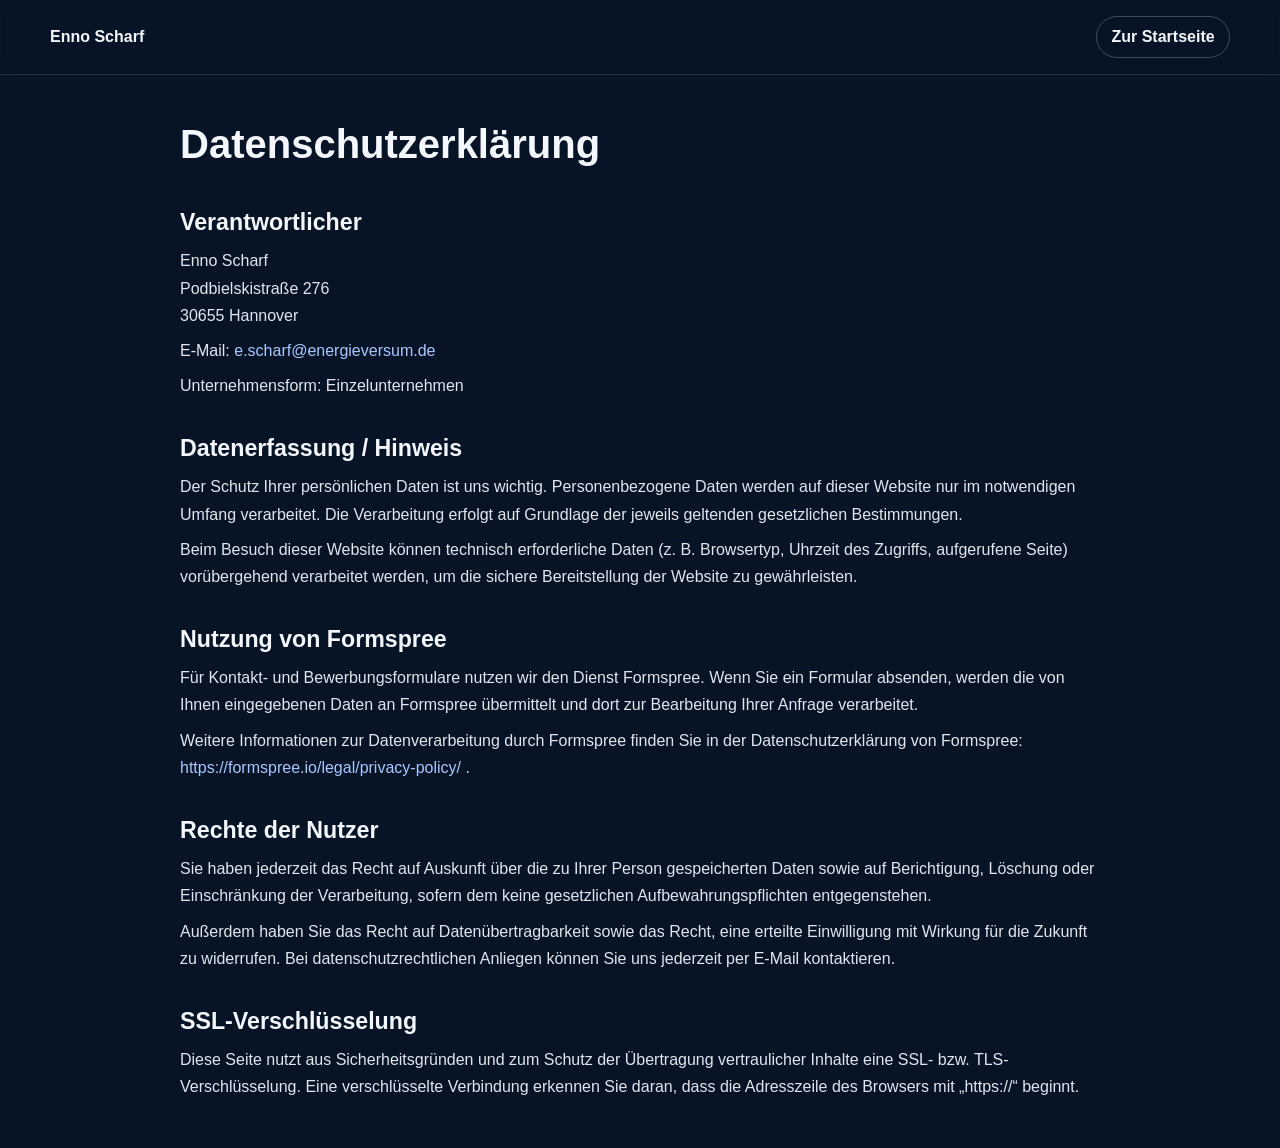
==== datenschutz.html @ aa44514f "Add files via upload" ====
<!DOCTYPE html>
<html lang="de">
<head>
  <meta charset="UTF-8">
  <meta name="viewport" content="width=device-width, initial-scale=1.0">
  <meta name="description" content="Datenschutzerklärung von Enno Scharf.">
  <title>Datenschutz | Enno Scharf</title>
  <link rel="stylesheet" href="style.css">
  <style>
    :root { color-scheme: dark; }
    body {
      margin: 0;
      background: #071426;
      color: #f4f7ff;
    }
    .legal-page {
      min-height: 100vh;
      display: flex;
      flex-direction: column;
    }
    .legal-header {
      border-bottom: 1px solid rgba(255, 255, 255, 0.12);
      background: rgba(7, 20, 38, 0.9);
      backdrop-filter: blur(8px);
    }
    .legal-header__inner {
      display: flex;
      align-items: center;
      justify-content: space-between;
      gap: 1rem;
      padding: 1rem 0;
    }
    .legal-back {
      color: #f4f7ff;
      text-decoration: none;
      border: 1px solid rgba(255, 255, 255, 0.24);
      border-radius: 999px;
      padding: 0.5rem 0.9rem;
      font-weight: 600;
    }
    .legal-main {
      width: min(920px, 92vw);
      margin: 0 auto;
      padding: 2.5rem 0 3rem;
    }
    .legal-main h1 {
      margin-top: 0;
      font-size: clamp(1.8rem, 5vw, 2.5rem);
    }
    .legal-main h2 {
      margin-top: 2rem;
      font-size: clamp(1.15rem, 3.6vw, 1.45rem);
    }
    .legal-main p {
      line-height: 1.7;
      margin: 0.5rem 0 0;
      color: rgba(244, 247, 255, 0.92);
    }
    .legal-main a {
      color: #a9c7ff;
    }
  </style>
</head>
<body>
  <div class="legal-page">
    <header class="legal-header">
      <div class="container legal-header__inner">
        <strong>Enno Scharf</strong>
        <a class="legal-back" href="index.html" aria-label="Zur Startseite">
          Zur Startseite
        </a>
      </div>
    </header>

    <main class="legal-main">
      <h1>Datenschutzerklärung</h1>

      <section aria-labelledby="verantwortlicher">
        <h2 id="verantwortlicher">Verantwortlicher</h2>
        <p>Enno Scharf<br>Podbielskistraße 276<br>30655 Hannover</p>
        <p>E-Mail: <a href="mailto:e.scharf@energieversum.de">e.scharf@energieversum.de</a></p>
        <p>Unternehmensform: Einzelunternehmen</p>
      </section>

      <section aria-labelledby="datenerfassung">
        <h2 id="datenerfassung">Datenerfassung / Hinweis</h2>
        <p>
          Der Schutz Ihrer persönlichen Daten ist uns wichtig. Personenbezogene Daten werden auf dieser Website nur im notwendigen Umfang
          verarbeitet. Die Verarbeitung erfolgt auf Grundlage der jeweils geltenden gesetzlichen Bestimmungen.
        </p>
        <p>
          Beim Besuch dieser Website können technisch erforderliche Daten (z. B. Browsertyp, Uhrzeit des Zugriffs, aufgerufene Seite)
          vorübergehend verarbeitet werden, um die sichere Bereitstellung der Website zu gewährleisten.
        </p>
      </section>

      <section aria-labelledby="formspree">
        <h2 id="formspree">Nutzung von Formspree</h2>
        <p>
          Für Kontakt- und Bewerbungsformulare nutzen wir den Dienst Formspree. Wenn Sie ein Formular absenden, werden die von Ihnen
          eingegebenen Daten an Formspree übermittelt und dort zur Bearbeitung Ihrer Anfrage verarbeitet.
        </p>
        <p>
          Weitere Informationen zur Datenverarbeitung durch Formspree finden Sie in der Datenschutzerklärung von Formspree:
          <a href="https://formspree.io/legal/privacy-policy/" target="_blank" rel="noopener noreferrer">
            https://formspree.io/legal/privacy-policy/
          </a>.
        </p>
      </section>

      <section aria-labelledby="rechte">
        <h2 id="rechte">Rechte der Nutzer</h2>
        <p>
          Sie haben jederzeit das Recht auf Auskunft über die zu Ihrer Person gespeicherten Daten sowie auf Berichtigung, Löschung
          oder Einschränkung der Verarbeitung, sofern dem keine gesetzlichen Aufbewahrungspflichten entgegenstehen.
        </p>
        <p>
          Außerdem haben Sie das Recht auf Datenübertragbarkeit sowie das Recht, eine erteilte Einwilligung mit Wirkung für die Zukunft
          zu widerrufen. Bei datenschutzrechtlichen Anliegen können Sie uns jederzeit per E-Mail kontaktieren.
        </p>
      </section>

      <section aria-labelledby="ssl">
        <h2 id="ssl">SSL-Verschlüsselung</h2>
        <p>
          Diese Seite nutzt aus Sicherheitsgründen und zum Schutz der Übertragung vertraulicher Inhalte eine SSL- bzw. TLS-Verschlüsselung.
          Eine verschlüsselte Verbindung erkennen Sie daran, dass die Adresszeile des Browsers mit „https://“ beginnt.
        </p>
      </section>
    </main>
  </div>
</body>
</html>
---- style.css ----
/* ============================================
   Enno Scharf – PV recruiting (premium LP)
   ============================================ */

:root {
  --navy-950: #020617;
  --navy-900: #071525;
  --navy-800: #0c2342;
  --navy-700: #12325c;
  --navy-600: #1a4480;
  --accent: #3b82f6;
  --accent-bright: #60a5fa;
  --accent-glow: rgba(59, 130, 246, 0.45);
  --white: #ffffff;
  --gray-50: #f8fafc;
  --gray-100: #f1f5f9;
  --gray-200: #e2e8f0;
  --gray-400: #94a3b8;
  --gray-500: #5c6b7d;
  --gray-600: #3d4d60;

  /* System UI stack (Apple-like; no bundled font files) */
  --font-sans: -apple-system, BlinkMacSystemFont, "SF Pro Text", "SF Pro Display", "Segoe UI", Roboto, "Helvetica Neue", Helvetica, Arial, sans-serif;

  --nav-height: 76px;
  --container: min(1180px, calc(100% - 2rem));
  --section-y: clamp(5.25rem, 12vw, 10.25rem);
  --ease: cubic-bezier(0.16, 1, 0.3, 1);
  --spring: cubic-bezier(0.34, 1.56, 0.64, 1);
  --dur-fast: 0.22s;
  --dur-md: 0.35s;
}

*, *::before, *::after { box-sizing: border-box; margin: 0; padding: 0; }

html {
  scroll-behavior: smooth;
  scroll-padding-top: var(--nav-height);
  -webkit-font-smoothing: antialiased;
}

body {
  font-family: var(--font-sans);
  font-size: 1rem;
  font-weight: 400;
  line-height: 1.47;
  color: var(--gray-600);
  background: var(--white);
  overflow-x: hidden;
}

img { max-width: 100%; height: auto; display: block; }
a { color: inherit; text-decoration: none; }
ul { list-style: none; }
button { font-family: inherit; cursor: pointer; border: none; background: none; }

.container { width: var(--container); margin-inline: auto; }

/* Logo fallback (prevents "broken image" boxes) */
.logo-text {
  display: inline-flex;
  align-items: center;
  font-weight: 700;
  letter-spacing: -0.02em;
  color: var(--navy-900);
}

.nav__logo img + .logo-text,
.footer__logo img + .logo-text { display: none; }

.footer .logo-text { color: rgba(255, 255, 255, 0.85); }

/* Grain overlay */
.grain {
  position: fixed;
  inset: 0;
  z-index: 9998;
  pointer-events: none;
  opacity: 0.035;
  background-image: url("data:image/svg+xml,%3Csvg viewBox='0 0 256 256' xmlns='http://www.w3.org/2000/svg'%3E%3Cfilter id='n'%3E%3CfeTurbulence type='fractalNoise' baseFrequency='0.85' numOctaves='4' stitchTiles='stitch'/%3E%3C/filter%3E%3Crect width='100%25' height='100%25' filter='url(%23n)'/%3E%3C/svg%3E");
}

/* Typography */
.section__eyebrow {
  display: inline-block;
  font-size: 0.7rem;
  font-weight: 600;
  letter-spacing: 0.16em;
  text-transform: uppercase;
  color: var(--accent);
  margin-bottom: 1rem;
}

.section__eyebrow--light { color: var(--accent-bright); }

.section__title {
  font-family: var(--font-sans);
  font-size: clamp(2.125rem, 4.75vw, 3.5rem);
  font-weight: 600;
  letter-spacing: -0.022em;
  line-height: 1.07;
  color: var(--navy-900);
  margin-bottom: 1.35rem;
}

.section__title--editorial { font-size: clamp(2.5rem, 5.5vw, 4rem); }
.section__title--light { color: var(--white); }

.text-gradient {
  background: linear-gradient(135deg, var(--navy-800) 0%, var(--accent) 100%);
  -webkit-background-clip: text;
  -webkit-text-fill-color: transparent;
  background-clip: text;
}

.text-gradient-light {
  background: linear-gradient(135deg, var(--white) 0%, var(--accent-bright) 100%);
  -webkit-background-clip: text;
  -webkit-text-fill-color: transparent;
  background-clip: text;
}

/* Buttons */
.btn {
  display: inline-flex;
  align-items: center;
  justify-content: center;
  font-size: 0.9375rem;
  font-weight: 600;
  padding: 0.875rem 1.75rem;
  border-radius: 100px;
  transition:
    transform var(--dur-md) var(--ease),
    box-shadow var(--dur-md) var(--ease),
    background var(--dur-md) var(--ease),
    color var(--dur-md) var(--ease),
    border-color var(--dur-md) var(--ease),
    filter var(--dur-md) var(--ease);
  white-space: nowrap;
}

.btn--sm { padding: 0.55rem 1.25rem; font-size: 0.8125rem; }
.btn--lg { padding: 1.05rem 2.25rem; font-size: 1rem; }
.btn--full { width: 100%; }

.btn--primary {
  background: var(--white);
  color: var(--navy-900);
  box-shadow: 0 4px 24px rgba(0, 0, 0, 0.15);
}

.btn--primary:hover {
  transform: translateY(-3px);
  box-shadow: 0 12px 40px rgba(0, 0, 0, 0.2);
  filter: brightness(1.03);
}

@media (hover: hover) and (pointer: fine) {
  .btn:active {
    transform: translateY(-1px) scale(0.99);
    transition-duration: var(--dur-fast);
  }
}

.btn--glow {
  box-shadow: 0 0 0 0 var(--accent-glow), 0 8px 32px rgba(59, 130, 246, 0.35);
  animation: btnPulse 3s ease-in-out infinite;
}

@keyframes btnPulse {
  0%, 100% { box-shadow: 0 0 0 0 rgba(59, 130, 246, 0.3), 0 8px 32px rgba(59, 130, 246, 0.25); }
  50% { box-shadow: 0 0 0 8px rgba(59, 130, 246, 0), 0 8px 40px rgba(59, 130, 246, 0.4); }
}

.btn--ghost {
  background: rgba(255, 255, 255, 0.06);
  color: var(--white);
  border: 1px solid rgba(255, 255, 255, 0.18);
  backdrop-filter: blur(12px);
}

.btn--ghost:hover {
  background: rgba(255, 255, 255, 0.12);
  border-color: rgba(255, 255, 255, 0.28);
  transform: translateY(-3px);
}

.btn--dark {
  background: var(--navy-900);
  color: var(--white);
}

.btn--dark:hover {
  background: var(--navy-800);
  transform: translateY(-3px);
  box-shadow: 0 10px 28px rgba(2, 6, 23, 0.18);
}

/* Nav */
.nav {
  position: fixed;
  inset: 0 0 auto 0;
  z-index: 1000;
  height: var(--nav-height);
  transition: background 0.4s var(--ease), box-shadow 0.4s var(--ease);
}

.nav--scrolled {
  background: rgba(7, 21, 37, 0.88);
  backdrop-filter: blur(24px);
  -webkit-backdrop-filter: blur(24px);
  box-shadow: 0 1px 0 rgba(255, 255, 255, 0.05);
}

.nav__inner {
  display: flex;
  align-items: center;
  justify-content: space-between;
  height: 100%;
  width: var(--container);
  margin-inline: auto;
}

.nav__logo img { height: 34px; width: auto; filter: brightness(0) invert(1); }

.nav__links { display: flex; gap: 2.25rem; }

.nav__links a {
  font-size: 0.8125rem;
  font-weight: 500;
  color: rgba(255, 255, 255, 0.65);
  transition: color var(--dur-md) var(--ease);
  position: relative;
}

.nav__links a:hover { color: var(--white); }

@media (hover: hover) and (pointer: fine) {
  .nav__links a::after {
    content: '';
    position: absolute;
    left: 0;
    bottom: -0.35rem;
    width: 100%;
    height: 1px;
    background: linear-gradient(90deg, transparent, rgba(255, 255, 255, 0.55), transparent);
    transform: scaleX(0);
    transform-origin: center;
    transition: transform var(--dur-md) var(--ease), opacity var(--dur-md) var(--ease);
    opacity: 0;
    pointer-events: none;
  }

  .nav__links a:hover::after,
  .nav__links a:focus-visible::after {
    transform: scaleX(1);
    opacity: 1;
  }
}

.nav__logo {
  transition: opacity var(--dur-md) var(--ease), transform var(--dur-md) var(--ease);
}

@media (hover: hover) and (pointer: fine) {
  .nav__logo:hover {
    opacity: 0.92;
    transform: translateY(-1px);
  }
}

.nav__toggle {
  display: none;
  flex-direction: column;
  gap: 6px;
  width: 28px;
}

.nav__toggle span {
  display: block;
  height: 2px;
  background: var(--white);
  border-radius: 2px;
  transition: transform 0.3s var(--ease), opacity 0.3s;
}

.nav__toggle.is-active span:first-child { transform: translateY(4px) rotate(45deg); }
.nav__toggle.is-active span:last-child { transform: translateY(-4px) rotate(-45deg); }

.nav__mobile {
  display: none;
  position: fixed;
  inset: var(--nav-height) 0 0 0;
  background: var(--navy-900);
  flex-direction: column;
  align-items: center;
  justify-content: center;
  gap: 1.75rem;
  opacity: 0;
  visibility: hidden;
  transition: opacity 0.3s, visibility 0.3s;
}

.nav__mobile.is-open { opacity: 1; visibility: visible; }
.nav__mobile a { font-size: 1.35rem; font-weight: 600; color: var(--white); }

/* Hero */
.hero {
  position: relative;
  min-height: 100vh;
  min-height: 100svh;
  min-height: 100dvh;
  display: flex;
  align-items: center;
  overflow: hidden;
}

.hero__bg {
  position: absolute;
  inset: 0;
  background: var(--navy-950);
}

.hero__img {
  position: absolute;
  inset: 0;
  width: 100%;
  height: 100%;
  object-fit: cover;
  object-position: center center;
  transform-origin: center center;
}

.hero__mesh {
  position: absolute;
  inset: 0;
  pointer-events: none;
  background:
    radial-gradient(ellipse 85% 65% at 15% 85%, rgba(59, 130, 246, 0.22) 0%, transparent 55%),
    radial-gradient(ellipse 70% 55% at 90% 15%, rgba(34, 197, 94, 0.1) 0%, transparent 48%);
  mix-blend-mode: soft-light;
  opacity: 0.65;
}

.hero__mesh::before {
  content: "";
  position: absolute;
  inset: 0;
  background-image:
    linear-gradient(rgba(255, 255, 255, 0.02) 1px, transparent 1px),
    linear-gradient(90deg, rgba(255, 255, 255, 0.02) 1px, transparent 1px);
  background-size: 52px 52px;
  mask-image: radial-gradient(ellipse 90% 80% at 50% 40%, #000 15%, transparent 72%);
  opacity: 0.5;
}

.hero__overlay {
  position: absolute;
  inset: 0;
  background:
    linear-gradient(
      180deg,
      rgba(2, 6, 23, 0.78) 0%,
      rgba(7, 21, 37, 0.42) 38%,
      rgba(2, 6, 23, 0.55) 62%,
      rgba(12, 35, 66, 0.88) 100%
    ),
    radial-gradient(ellipse 120% 90% at 50% 35%, rgba(2, 6, 23, 0.35) 0%, rgba(2, 6, 23, 0.72) 72%);
  pointer-events: none;
}

/* Sharpen-ish live layer — only populated when motion is allowed (see media query below) */
.hero__overlay::after {
  content: none;
}

.hero__glow {
  position: absolute;
  bottom: -20%;
  left: 50%;
  transform: translateX(-50%);
  width: 80%;
  height: 50%;
  background: radial-gradient(ellipse, rgba(59, 130, 246, 0.25) 0%, transparent 70%);
  pointer-events: none;
}

@media (prefers-reduced-motion: no-preference) {
  .hero__mesh {
    animation: hero-mesh-chroma 20s ease-in-out infinite alternate;
  }

  .hero__mesh::before {
    animation: hero-mesh-grid-drift 22s linear infinite;
  }

  .hero__glow {
    animation: hero-glow-chroma 18s ease-in-out infinite alternate;
  }

  .hero__img {
    animation: hero-img-breathe 24s ease-in-out infinite alternate;
  }

  .hero__overlay::after {
    content: "";
    position: absolute;
    inset: 0;
    pointer-events: none;
    background: transparent;
    -webkit-backdrop-filter: contrast(1.02) saturate(1.04);
    backdrop-filter: contrast(1.02) saturate(1.04);
    animation: hero-overlay-sharp-pulse 16s ease-in-out infinite alternate;
  }
}

/* Skip heavier backdrop / zoom on narrow viewports */
@media (prefers-reduced-motion: no-preference) and (max-width: 640px) {
  .hero__overlay::after {
    content: none;
    animation: none;
    backdrop-filter: none;
    -webkit-backdrop-filter: none;
  }

  .hero__img {
    animation: none;
  }
}

/* Titelbild: auf Phone nicht zuschneiden — vollflächig scharf im Viewport */
@media (max-width: 640px) {
  .hero__img {
    object-fit: contain;
    object-position: center center;
  }
}

@keyframes hero-mesh-chroma {
  0% {
    filter: hue-rotate(-10deg) saturate(1.02);
    opacity: 0.6;
  }
  100% {
    filter: hue-rotate(14deg) saturate(1.1);
    opacity: 0.72;
  }
}

@keyframes hero-mesh-grid-drift {
  0% {
    background-position: 0 0, 0 0;
    opacity: 0.48;
  }
  50% {
    opacity: 0.55;
  }
  100% {
    background-position: 28px 22px, 28px 22px;
    opacity: 0.48;
  }
}

@keyframes hero-glow-chroma {
  0% {
    filter: hue-rotate(-18deg);
    opacity: 0.88;
  }
  100% {
    filter: hue-rotate(22deg);
    opacity: 1;
  }
}

@keyframes hero-img-breathe {
  0% {
    transform: scale(1);
  }
  100% {
    transform: scale(1.028);
  }
}

@keyframes hero-overlay-sharp-pulse {
  0% {
    opacity: 0.65;
    -webkit-backdrop-filter: contrast(1.015) saturate(1.03) brightness(1.01);
    backdrop-filter: contrast(1.015) saturate(1.03) brightness(1.01);
  }
  100% {
    opacity: 0.85;
    -webkit-backdrop-filter: contrast(1.045) saturate(1.07) brightness(1.02);
    backdrop-filter: contrast(1.045) saturate(1.07) brightness(1.02);
  }
}

.hero__content {
  position: relative;
  z-index: 1;
  width: 100%;
  padding: calc(var(--nav-height) + 1rem) 0 1rem;
  text-align: center;
}

.hero__title {
  font-family: var(--font-sans);
  font-size: clamp(1.85rem, 5vw + 0.85rem, 6rem);
  font-weight: 600;
  letter-spacing: -0.028em;
  line-height: 1.04;
  color: var(--white);
  margin-bottom: clamp(0.65rem, 1.5vw + 0.35rem, 1.85rem);
}

.hero__title em {
  font-style: normal;
  background: linear-gradient(135deg, var(--white) 30%, var(--accent-bright) 100%);
  -webkit-background-clip: text;
  -webkit-text-fill-color: transparent;
  background-clip: text;
}

.hero__subtitle {
  font-size: clamp(0.8125rem, 1.65vw + 0.42rem, 1.25rem);
  font-weight: 400;
  color: rgba(255, 255, 255, 0.72);
  max-width: 40rem;
  margin-inline: auto;
  margin-bottom: clamp(0.85rem, 2vw + 0.5rem, 2.35rem);
  line-height: 1.34;
}

.hero__subtitle--stack p {
  margin: 0 0 0.5rem;
}

.hero__subtitle--stack p:last-child {
  margin-bottom: 0;
}

.hero__actions {
  display: flex;
  flex-wrap: wrap;
  gap: 0.625rem;
  justify-content: center;
}

.hero__actions .btn {
  min-height: 44px;
}

@media (min-width: 1200px) and (min-height: 800px) {
  .hero__content {
    padding: calc(var(--nav-height) + 2.75rem) 0 3.25rem;
  }

  .hero__subtitle--stack p {
    margin: 0 0 1rem;
  }

  .hero__actions {
    gap: 1rem;
  }
}

@media (max-height: 700px) {
  .hero__content {
    padding: calc(var(--nav-height) + 0.5rem) 0 0.5rem;
  }

  .hero__title {
    font-size: clamp(1.45rem, 3.8vw + 0.65rem, 3.75rem);
    line-height: 1.03;
    margin-bottom: 0.45rem;
  }

  .hero__subtitle {
    font-size: clamp(0.75rem, 1.35vw + 0.38rem, 1.0625rem);
    line-height: 1.3;
    margin-bottom: 0.55rem;
  }

  .hero__subtitle--stack p {
    margin: 0 0 0.3rem;
  }

  .hero__actions {
    gap: 0.5rem;
  }
}

.section--divider {
  position: relative;
}

.section--divider::before {
  content: '';
  position: absolute;
  top: 0;
  left: 50%;
  transform: translateX(-50%);
  width: min(720px, 70%);
  height: 1px;
  background: linear-gradient(90deg, transparent, rgba(26, 68, 128, 0.15), transparent);
  pointer-events: none;
}

.section--soft-top { padding-top: var(--section-y); }

.editorial { padding: var(--section-y) 0; }

.editorial--light { background: var(--white); }

.editorial--dark {
  background: var(--navy-900);
  color: rgba(255, 255, 255, 0.7);
  position: relative;
  overflow: hidden;
}

.editorial--dark::before {
  content: '';
  position: absolute;
  top: 0;
  right: -10%;
  width: 50%;
  height: 100%;
  background: radial-gradient(ellipse at center, rgba(59, 130, 246, 0.12) 0%, transparent 70%);
  pointer-events: none;
}

.editorial__copy--solo {
  max-width: min(44rem, 100%);
}

.editorial__lead {
  font-size: 1.2rem;
  line-height: 1.47;
  font-weight: 400;
  color: var(--navy-800);
  margin-bottom: 1.25rem;
}

.editorial__body p {
  margin-bottom: 1.1rem;
  color: var(--gray-600);
  line-height: 1.47;
}

.editorial__body em {
  color: var(--navy-800);
  font-style: italic;
}

.editorial__body strong { color: var(--navy-900); font-weight: 600; }

.editorial__closing {
  font-family: var(--font-sans);
  font-size: 1.15rem;
  font-weight: 500;
  color: var(--navy-900) !important;
  line-height: 1.35;
  padding-left: 1.25rem;
  border-left: 3px solid var(--accent);
  margin-top: 1.5rem !important;
}

.editorial--dark .editorial__closing {
  color: rgba(255, 255, 255, 0.93) !important;
  border-left-color: var(--accent-bright);
}

/* Pull quote */
.pull-quote {
  font-family: var(--font-sans);
  font-size: clamp(1.75rem, 4vw, 3rem);
  font-weight: 600;
  line-height: 1.15;
  letter-spacing: -0.022em;
  color: var(--white);
  text-align: center;
  max-width: min(38rem, 92%);
  margin: 0 auto 3.5rem;
  position: relative;
}

.pull-quote__mark {
  display: block;
  font-size: 4rem;
  line-height: 0.5;
  color: var(--accent);
  opacity: 0.6;
}

.pull-quote__text {
  display: block;
  margin: 0.25rem 0 0.75rem;
}

.pull-quote__mark--end { margin-top: 0.5rem; }

.editorial__split {
  display: grid;
  grid-template-columns: 1fr 1fr;
  gap: 3rem;
  margin-bottom: 2.5rem;
}

.editorial__body--light p { color: rgba(255, 255, 255, 0.72); line-height: 1.47; }
.editorial__body--light strong { color: var(--white); }

.highlight-num { color: var(--accent-bright); }

.pill-row {
  display: flex;
  flex-wrap: wrap;
  gap: 0.6rem;
  justify-content: center;
}

.pill {
  font-size: 0.8125rem;
  font-weight: 500;
  padding: 0.5rem 1.1rem;
  border-radius: 100px;
  background: rgba(255, 255, 255, 0.06);
  border: 1px solid rgba(255, 255, 255, 0.1);
  color: rgba(255, 255, 255, 0.75);
  transition:
    background var(--dur-md) var(--ease),
    border-color var(--dur-md) var(--ease),
    color var(--dur-md) var(--ease),
    transform var(--dur-md) var(--ease),
    box-shadow var(--dur-md) var(--ease);
}

@media (hover: hover) and (pointer: fine) {
  .pill:hover {
    background: rgba(255, 255, 255, 0.1);
    border-color: rgba(255, 255, 255, 0.16);
    color: rgba(255, 255, 255, 0.9);
    transform: translateY(-1px);
    box-shadow: 0 6px 20px rgba(2, 6, 23, 0.2);
  }
}

/* ─── Phone showcase (Intro-Film) ───────────────────────────── */
.phone-showcase {
  padding-block: var(--section-y) calc(var(--section-y) * 0.92);
  background: linear-gradient(180deg, var(--gray-50) 0%, #e9eef5 100%);
  color: var(--gray-600);
}

.phone-showcase .container {
  display: grid;
  gap: clamp(2rem, 5vw, 3rem);
  align-items: center;
  justify-items: center;
  text-align: center;
}

.phone-showcase__copy {
  width: min(100%, 26rem);
  display: grid;
  gap: 0.8rem;
  font-size: 0.95rem;
  line-height: 1.62;
  color: #334155;
}

.phone-showcase__copy h2 {
  font-family: var(--font-sans);
  font-size: clamp(1.3rem, 2.2vw, 1.75rem);
  font-weight: 600;
  letter-spacing: -0.022em;
  line-height: 1.12;
  color: var(--navy-900);
  margin-bottom: 0.15rem;
}

.phone-showcase__copy .phone-showcase__subhead {
  font-size: 0.78rem;
  font-weight: 600;
  letter-spacing: 0.1em;
  text-transform: uppercase;
  color: #475569;
  margin-bottom: 0.35rem;
}

.phone-showcase__copy p {
  margin: 0;
}

.phone-showcase__copy strong {
  color: var(--navy-900);
  font-weight: 600;
}

.phone-showcase__copy .phone-showcase__highlight {
  margin-top: 0.2rem;
  padding: 0.58rem 0.82rem 0.58rem 0.9rem;
  border-left: 3px solid var(--accent);
  border-radius: 0 12px 12px 0;
  background: linear-gradient(90deg, rgba(59, 130, 246, 0.14) 0%, rgba(59, 130, 246, 0.02) 100%);
  color: var(--navy-900);
  font-weight: 600;
  letter-spacing: -0.01em;
  line-height: 1.45;
  transition:
    border-left-color var(--dur-md) var(--ease),
    box-shadow var(--dur-md) var(--ease);
}

@media (hover: hover) and (pointer: fine) {
  .phone-showcase__copy .phone-showcase__highlight:hover {
    border-left-color: var(--accent-bright);
    box-shadow: 0 4px 20px rgba(15, 23, 42, 0.06);
  }
}

@media (max-width: 899px) {
  .phone-showcase__copy {
    width: min(100%, 31rem);
    gap: 0.72rem;
  }

  .phone-showcase__copy h2 {
    font-size: clamp(1.18rem, 5.6vw, 1.55rem);
  }

  .phone-showcase__copy .phone-showcase__subhead {
    font-size: 0.74rem;
    letter-spacing: 0.09em;
  }

  .phone-showcase__copy .phone-showcase__highlight {
    padding: 0.54rem 0.78rem 0.54rem 0.84rem;
  }
}

/* Device shell: bezel + inset screen; padding ≈ 2.5% device width (+ extra top for island) */
.phone-showcase__device {
  --phone-pad-x: 2.5%;
  --phone-pad-top: 3.1%;
  --phone-pad-bottom: 2.6%;
  --phone-r-outer: clamp(1.85rem, 7.2vw, 2.35rem);
  --phone-r-screen: clamp(1.28rem, 5.2vw, 1.72rem);

  position: relative;
  width: min(100%, 280px);
  max-width: 320px;
  padding: var(--phone-pad-top) var(--phone-pad-x) var(--phone-pad-bottom);
  border-radius: var(--phone-r-outer);
  background: linear-gradient(
    165deg,
    #2a3444 0%,
    var(--navy-900) 38%,
    var(--navy-950) 100%
  );
  box-shadow:
    inset 0 1px 0 rgba(255, 255, 255, 0.2),
    inset 0 -2px 2px rgba(0, 0, 0, 0.45),
    0 0 0 1px rgba(0, 0, 0, 0.35),
    0 12px 28px rgba(7, 21, 37, 0.18),
    0 28px 56px rgba(7, 21, 37, 0.12);
  transition:
    transform 0.55s var(--ease),
    box-shadow 0.55s var(--ease);
}

@media (hover: hover) and (pointer: fine) {
  .phone-showcase__device:hover {
    transform: translateY(-4px);
    box-shadow:
      inset 0 1px 0 rgba(255, 255, 255, 0.22),
      inset 0 -2px 2px rgba(0, 0, 0, 0.45),
      0 0 0 1px rgba(0, 0, 0, 0.3),
      0 18px 40px rgba(7, 21, 37, 0.22),
      0 34px 64px rgba(7, 21, 37, 0.14);
  }
}

.phone-showcase__island {
  display: block;
  width: min(34%, 5.5rem);
  height: 0.82rem;
  margin: 0 auto 0.55rem;
  border-radius: 999px;
  background: linear-gradient(180deg, #1c2431 0%, #0a0e14 100%);
  box-shadow:
    inset 0 1px 0 rgba(255, 255, 255, 0.12),
    inset 0 -1px 1px rgba(0, 0, 0, 0.6),
    0 0 0 1px rgba(0, 0, 0, 0.35);
  pointer-events: none;
}

.phone-showcase__screen {
  position: relative;
  width: 100%;
  aspect-ratio: 9 / 16;
  border-radius: var(--phone-r-screen);
  overflow: hidden;
  background: #020617;
  box-shadow:
    inset 0 0 0 1px rgba(255, 255, 255, 0.06),
    inset 0 2px 4px rgba(255, 255, 255, 0.04),
    inset 0 -12px 32px rgba(0, 0, 0, 0.35);
}

.phone-showcase__video {
  display: block;
  width: 100%;
  height: 100%;
  object-fit: cover;
  object-position: center;
  border-radius: inherit;
  background: #000;
}

@media (min-width: 900px) {
  .phone-showcase .container {
    grid-template-columns: minmax(0, 1fr) minmax(220px, 320px);
    justify-items: start;
    text-align: left;
    gap: clamp(2rem, 4vw, 3.5rem);
  }

  .phone-showcase__copy {
    justify-self: start;
    text-align: left;
  }

  .phone-showcase__device {
    justify-self: end;
  }
}

@media (max-width: 899px) {
  .phone-showcase__device {
    width: min(100%, 280px);
  }
}

@supports not (aspect-ratio: 9 / 16) {
  .phone-showcase__screen {
    min-height: 18rem;
  }
}

/* Recruit – Für dich */
.editorial--recruit {
  background: var(--navy-900);
  color: rgba(255, 255, 255, 0.7);
  position: relative;
  overflow: hidden;
}

.editorial--recruit::before {
  content: '';
  position: absolute;
  top: 0;
  right: -10%;
  width: 50%;
  height: 100%;
  background: radial-gradient(ellipse at center, rgba(59, 130, 246, 0.12) 0%, transparent 70%);
  pointer-events: none;
}

.editorial--recruit .container {
  position: relative;
  z-index: 1;
}

.recruit-panel {
  max-width: 560px;
}

.recruit-panel__title {
  font-family: var(--font-sans);
  font-size: clamp(2.65rem, 5.5vw, 4.25rem);
  font-weight: 600;
  letter-spacing: -0.028em;
  line-height: 1.07;
  color: var(--white);
  margin-bottom: 2rem;
}

.recruit-panel__quote {
  position: relative;
  padding: 1.5rem 0 1.5rem 1.5rem;
  margin-bottom: 1.5rem;
  border-left: 3px solid var(--accent);
}

.recruit-panel__quote p {
  font-family: var(--font-sans);
  font-size: clamp(1.25rem, 2.5vw, 1.6rem);
  font-weight: 500;
  line-height: 1.35;
  color: var(--white);
  letter-spacing: -0.015em;
}

.recruit-panel__body p {
  color: rgba(255, 255, 255, 0.72);
  margin-bottom: 1.5rem;
  font-size: 1.05rem;
  line-height: 1.47;
}

.recruit-checklist {
  margin-bottom: 2rem;
}

.recruit-checklist li {
  position: relative;
  padding: 0.6rem 0 0.6rem 2rem;
  color: rgba(255, 255, 255, 0.8);
  font-weight: 500;
  border-bottom: 1px solid rgba(255, 255, 255, 0.06);
  transition:
    background var(--dur-md) var(--ease),
    color var(--dur-md) var(--ease);
  border-radius: 6px;
}

@media (hover: hover) and (pointer: fine) {
  .recruit-checklist li:hover {
    background: rgba(255, 255, 255, 0.04);
    color: rgba(255, 255, 255, 0.92);
  }
}

.recruit-checklist li::before {
  content: '✓';
  position: absolute;
  left: 0;
  color: var(--accent-bright);
  font-weight: 700;
}

/* Bento benefits */
.benefits {
  padding: var(--section-y) 0 calc(var(--section-y) * 0.92);
  background: var(--gray-50);
}

/* Lead economics infographic (benefits follow-up) — iridescent glass / neon club accent */
.lead-econ,
.growth-section {
  --lead-iris-a: #ec4899;
  --lead-iris-b: #a855f7;
  --lead-iris-c: #22d3ee;
  --lead-iris-d: #6366f1;
  --lead-glass-top: rgba(255, 255, 255, 0.16);
  --lead-glass-mid: rgba(255, 255, 255, 0.05);
  margin-top: clamp(2.25rem, 4.5vw, 3.25rem);
}

.lead-econ__card,
.growth-section__card {
  position: relative;
  border-radius: clamp(20px, 3vw, 28px);
  padding: clamp(1.75rem, 3.5vw, 2.75rem) clamp(1.25rem, 3vw, 2.5rem);
  border: 1.5px solid transparent;
  background:
    linear-gradient(168deg, rgba(10, 14, 28, 0.97) 0%, rgba(7, 21, 37, 0.98) 42%, rgba(15, 23, 42, 0.96) 100%) padding-box,
    linear-gradient(125deg, var(--lead-iris-a), var(--lead-iris-b) 38%, var(--lead-iris-c) 68%, var(--lead-iris-d)) border-box;
  background-origin: padding-box, border-box;
  background-clip: padding-box, border-box;
  box-shadow:
    0 1px 0 rgba(255, 255, 255, 0.12) inset,
    0 0 0 1px rgba(255, 255, 255, 0.04) inset,
    0 32px 72px rgba(2, 6, 23, 0.55),
    0 0 48px rgba(236, 72, 153, 0.12),
    0 0 80px rgba(34, 211, 238, 0.08);
  overflow: hidden;
  transition:
    transform 0.5s var(--ease),
    box-shadow 0.5s var(--ease);
}

@media (hover: hover) and (pointer: fine) {
  .lead-econ__card:hover,
  .growth-section__card:hover {
    transform: translateY(-3px);
    box-shadow:
      0 1px 0 rgba(255, 255, 255, 0.14) inset,
      0 0 0 1px rgba(255, 255, 255, 0.06) inset,
      0 36px 80px rgba(2, 6, 23, 0.58),
      0 0 52px rgba(236, 72, 153, 0.14),
      0 0 88px rgba(34, 211, 238, 0.1);
  }
}

.lead-econ__card::before,
.growth-section__card::before {
  content: '';
  position: absolute;
  inset: -2px;
  background:
    radial-gradient(ellipse 85% 65% at 8% -10%, rgba(236, 72, 153, 0.22), transparent 55%),
    radial-gradient(ellipse 70% 55% at 96% 8%, rgba(34, 211, 238, 0.16), transparent 52%),
    radial-gradient(ellipse 60% 70% at 48% 108%, rgba(168, 85, 247, 0.2), transparent 55%),
    radial-gradient(ellipse 45% 40% at 72% 42%, rgba(99, 102, 241, 0.12), transparent 50%);
  opacity: 0.95;
  pointer-events: none;
}

.lead-econ__card::after,
.growth-section__card::after {
  content: '';
  position: absolute;
  inset: 0;
  border-radius: inherit;
  background: linear-gradient(180deg, rgba(255, 255, 255, 0.09) 0%, transparent 38%, transparent 62%, rgba(34, 211, 238, 0.04) 100%);
  box-shadow: inset 0 1px 0 rgba(255, 255, 255, 0.22);
  pointer-events: none;
}

.lead-econ__card > *,
.growth-section__card > * {
  position: relative;
  z-index: 1;
}

.lead-econ__header,
.growth-section__header {
  text-align: center;
  max-width: 40rem;
  margin: 0 auto clamp(1.75rem, 3vw, 2.25rem);
}

.lead-econ__eyebrow,
.growth-section__eyebrow {
  display: inline-block;
  font-size: 0.7rem;
  font-weight: 600;
  letter-spacing: 0.14em;
  text-transform: uppercase;
  background: linear-gradient(92deg, #f9a8d4, #c4b5fd 45%, #67e8f9);
  -webkit-background-clip: text;
  background-clip: text;
  color: transparent;
  -webkit-text-fill-color: transparent;
  margin-bottom: 0.65rem;
  filter: drop-shadow(0 0 14px rgba(236, 72, 153, 0.35));
}

.lead-econ__title,
.growth-section__title {
  font-family: var(--font-sans);
  font-size: clamp(1.35rem, 2.8vw, 1.85rem);
  font-weight: 600;
  letter-spacing: -0.022em;
  line-height: 1.15;
  color: rgba(255, 255, 255, 0.96);
  margin-bottom: 0.65rem;
  text-shadow: 0 1px 0 rgba(0, 0, 0, 0.35);
}

.lead-econ__lede,
.growth-section__lede {
  font-size: 0.9375rem;
  line-height: 1.47;
  color: rgba(203, 213, 225, 0.88);
}

.lead-econ__lede strong,
.growth-section__lede strong { color: rgba(255, 255, 255, 0.95); font-weight: 600; }

.lead-econ__flow {
  display: grid;
  grid-template-columns: 1fr auto 1fr auto 1fr;
  align-items: stretch;
  gap: clamp(0.5rem, 1.5vw, 1rem);
  max-width: 56rem;
  margin-inline: auto;
}

.lead-econ__step,
.growth-section__tile {
  display: flex;
  flex-direction: column;
  align-items: center;
  text-align: center;
  padding: 1.35rem 1rem 1.25rem;
  border-radius: 18px;
  position: relative;
  background:
    linear-gradient(155deg, var(--lead-glass-top) 0%, var(--lead-glass-mid) 48%, rgba(2, 6, 23, 0.35) 100%);
  border: 1px solid rgba(255, 255, 255, 0.14);
  box-shadow:
    inset 0 1px 0 rgba(255, 255, 255, 0.28),
    inset 0 -1px 0 rgba(0, 0, 0, 0.22),
    0 14px 40px rgba(2, 6, 23, 0.45),
    0 0 0 1px rgba(236, 72, 153, 0.06);
  backdrop-filter: blur(14px);
  -webkit-backdrop-filter: blur(14px);
  transition:
    border-color var(--dur-md) var(--ease),
    box-shadow var(--dur-md) var(--ease),
    transform var(--dur-md) var(--ease);
}

@media (hover: hover) and (pointer: fine) {
  .lead-econ__step:hover,
  .growth-section__tile:hover {
    border-color: rgba(255, 255, 255, 0.22);
    transform: translateY(-2px);
    box-shadow:
      inset 0 1px 0 rgba(255, 255, 255, 0.32),
      inset 0 -1px 0 rgba(0, 0, 0, 0.22),
      0 18px 46px rgba(2, 6, 23, 0.5),
      0 0 0 1px rgba(255, 255, 255, 0.06);
  }
}

.lead-econ__step::before,
.growth-section__tile::before {
  content: '';
  position: absolute;
  inset: 0;
  border-radius: inherit;
  background: radial-gradient(120% 80% at 50% -20%, rgba(255, 255, 255, 0.12), transparent 55%);
  pointer-events: none;
}

.lead-econ__step > *,
.growth-section__tile > * {
  position: relative;
  z-index: 1;
}

.lead-econ__step--accent,
.growth-section__tile--accent {
  background:
    linear-gradient(158deg, rgba(99, 102, 241, 0.22) 0%, rgba(15, 23, 42, 0.92) 38%, rgba(7, 21, 37, 0.95) 100%);
  border-color: rgba(255, 255, 255, 0.18);
  box-shadow:
    inset 0 1px 0 rgba(255, 255, 255, 0.22),
    0 0 0 1px rgba(34, 211, 238, 0.12),
    0 20px 56px rgba(2, 6, 23, 0.55),
    0 0 40px rgba(168, 85, 247, 0.15),
    0 0 64px rgba(236, 72, 153, 0.1);
}

.lead-econ__step--accent::before,
.growth-section__tile--accent::before {
  background:
    radial-gradient(100% 90% at 12% 0%, rgba(236, 72, 153, 0.18), transparent 50%),
    radial-gradient(90% 70% at 92% 100%, rgba(34, 211, 238, 0.14), transparent 52%);
}

.lead-econ__step--accent .lead-econ__step-label,
.growth-section__tile--accent .growth-section__label { color: rgba(226, 232, 240, 0.62); }

.lead-econ__step--accent .lead-econ__step-value {
  color: rgba(255, 255, 255, 0.98);
}

.growth-section__tile--accent .growth-section__big {
  color: rgba(255, 255, 255, 0.98);
}

.lead-econ__step--accent .lead-econ__approx {
  color: #a5f3fc;
  opacity: 0.95;
  text-shadow: 0 0 18px rgba(34, 211, 238, 0.45);
}

.lead-econ__step--accent .lead-econ__num { color: #fafafa; }

.lead-econ__step--accent .lead-econ__unit,
.lead-econ__step--accent .lead-econ__per { color: rgba(248, 250, 252, 0.9); }

.lead-econ__step--accent .lead-econ__step-meta,
.growth-section__tile--accent .growth-section__body { color: rgba(203, 213, 225, 0.62); }

.lead-econ__step-label,
.growth-section__label {
  font-size: 0.68rem;
  font-weight: 600;
  letter-spacing: 0.12em;
  text-transform: uppercase;
  color: rgba(186, 198, 214, 0.78);
  margin-bottom: 0.65rem;
}

.lead-econ__step-value {
  position: relative;
  overflow: hidden;
  border-radius: 0.35rem;
  font-family: var(--font-sans);
  font-weight: 600;
  font-size: clamp(1.45rem, 3.2vw, 2rem);
  letter-spacing: -0.025em;
  line-height: 1.12;
  color: rgba(255, 255, 255, 0.97);
  margin: 0 0 0.5rem;
  text-shadow: 0 1px 2px rgba(0, 0, 0, 0.45);
}

.lead-econ__step-value::after {
  content: '';
  position: absolute;
  inset: -50% -80%;
  background: linear-gradient(
    105deg,
    transparent 42%,
    rgba(255, 255, 255, 0) 44%,
    rgba(255, 255, 255, 0.55) 49.5%,
    rgba(244, 244, 255, 0.35) 50.5%,
    rgba(255, 255, 255, 0) 56%,
    transparent 58%
  );
  transform: translateX(-120%) skewX(-12deg);
  opacity: 0.85;
  pointer-events: none;
}

.lead-econ__approx {
  font-weight: 700;
  background: linear-gradient(100deg, #f472b6, #c4b5fd 50%, #22d3ee);
  -webkit-background-clip: text;
  background-clip: text;
  color: transparent;
  -webkit-text-fill-color: transparent;
  margin-right: 0.05em;
  filter: drop-shadow(0 0 10px rgba(168, 85, 247, 0.35));
}

.lead-econ__num {
  font-variant-numeric: tabular-nums;
  position: relative;
  z-index: 1;
}

.lead-econ__unit {
  font-size: 0.72em;
  font-weight: 700;
  color: rgba(226, 232, 240, 0.92);
}

.lead-econ__unit-wrap {
  display: inline;
  font-size: 0.58em;
  font-weight: 700;
  letter-spacing: -0.02em;
  vertical-align: middle;
  line-height: 1.35;
}

.lead-econ__thin { font-weight: 600; color: rgba(226, 232, 240, 0.9); }

.lead-econ__per {
  display: inline;
  font-size: 0.48em;
  font-weight: 600;
  letter-spacing: 0.01em;
  text-transform: none;
  color: rgba(203, 213, 225, 0.92);
}

.lead-econ__step--accent .lead-econ__unit-wrap .lead-econ__thin,
.lead-econ__step--accent .lead-econ__unit-wrap .lead-econ__per {
  color: rgba(248, 250, 252, 0.88);
}

.lead-econ__step-meta {
  font-size: 0.8125rem;
  line-height: 1.45;
  color: rgba(186, 198, 214, 0.82);
  max-width: 14rem;
  margin: 0;
}

.lead-econ__connector {
  display: flex;
  align-items: center;
  justify-content: center;
  min-width: 2rem;
}

.lead-econ__op {
  display: flex;
  align-items: center;
  justify-content: center;
  width: 2.35rem;
  height: 2.35rem;
  border-radius: 50%;
  font-family: var(--font-sans);
  font-size: 1.1rem;
  font-weight: 700;
  color: rgba(15, 23, 42, 0.92);
  background: linear-gradient(145deg, rgba(255, 255, 255, 0.98) 0%, rgba(226, 232, 240, 0.88) 45%, rgba(199, 210, 254, 0.75) 100%);
  border: 1px solid rgba(255, 255, 255, 0.45);
  box-shadow:
    0 1px 0 rgba(255, 255, 255, 0.65) inset,
    0 8px 22px rgba(2, 6, 23, 0.35);
}

.lead-econ__note,
.growth-section__closing {
  margin: clamp(1.5rem, 2.5vw, 1.85rem) auto 0;
  max-width: 38rem;
  text-align: center;
  font-size: 0.8125rem;
  line-height: 1.55;
  color: rgba(186, 198, 214, 0.82);
}

.lead-econ__note strong,
.growth-section__closing strong { color: rgba(255, 255, 255, 0.92); font-weight: 600; }

.lead-econ__sr {
  position: absolute;
  width: 1px;
  height: 1px;
  padding: 0;
  margin: -1px;
  overflow: hidden;
  clip: rect(0, 0, 0, 0);
  white-space: nowrap;
  border: 0;
}

@media (prefers-reduced-motion: no-preference) {
  .lead-econ__step-value::after {
    animation: lead-econ-sheen 5.2s ease-in-out infinite;
  }

  .lead-econ__flow > .lead-econ__step:nth-child(3) .lead-econ__step-value::after {
    animation-delay: 1.1s;
  }

  .lead-econ__flow > .lead-econ__step:nth-child(5) .lead-econ__step-value::after {
    animation-delay: 2.2s;
  }

  .lead-econ__num {
    animation: lead-econ-num-shimmer 4s ease-in-out infinite alternate;
  }

  .lead-econ__flow > .lead-econ__step:nth-child(3) .lead-econ__num {
    animation-delay: 0.6s;
  }

  .lead-econ__flow > .lead-econ__step:nth-child(5) .lead-econ__num {
    animation-delay: 1.2s;
  }

  .lead-econ__op {
    animation: lead-econ-op-pulse 2.75s ease-in-out infinite;
  }

  .lead-econ__flow > .lead-econ__connector:nth-child(4) .lead-econ__op {
    animation-delay: 0.55s;
  }
}

@keyframes lead-econ-sheen {
  0%, 18% { transform: translateX(-130%) skewX(-12deg); opacity: 0; }
  22% { opacity: 0.9; }
  42%, 100% { transform: translateX(130%) skewX(-12deg); opacity: 0; }
}

@keyframes lead-econ-num-shimmer {
  0% {
    text-shadow:
      0 0 0 transparent,
      0 1px 2px rgba(0, 0, 0, 0.45);
  }
  100% {
    text-shadow:
      0 0 14px rgba(236, 72, 153, 0.45),
      0 0 28px rgba(34, 211, 238, 0.28),
      0 0 42px rgba(168, 85, 247, 0.22),
      0 1px 2px rgba(0, 0, 0, 0.45);
  }
}

@keyframes lead-econ-op-pulse {
  0%, 100% {
    box-shadow:
      0 1px 0 rgba(255, 255, 255, 0.65) inset,
      0 8px 22px rgba(2, 6, 23, 0.35),
      0 0 0 0 rgba(236, 72, 153, 0.25),
      0 0 0 0 rgba(34, 211, 238, 0.12);
  }
  50% {
    box-shadow:
      0 1px 0 rgba(255, 255, 255, 0.75) inset,
      0 8px 22px rgba(2, 6, 23, 0.35),
      0 0 22px 3px rgba(236, 72, 153, 0.38),
      0 0 36px 6px rgba(34, 211, 238, 0.22);
  }
}

@media (max-width: 960px) {
  .lead-econ__flow {
    grid-template-columns: 1fr;
    gap: 0;
    max-width: 22rem;
  }

  .lead-econ__connector {
    min-height: 2.25rem;
    padding: 0.35rem 0;
  }
}

@media (max-width: 480px) {
  .lead-econ__step,
  .growth-section__tile { padding-inline: 0.85rem; }
}

/* Personal growth — same glass / neon system as .lead-econ */
.growth-section__grid {
  display: grid;
  grid-template-columns: repeat(3, 1fr);
  gap: clamp(0.65rem, 1.8vw, 1.15rem);
  max-width: 56rem;
  margin: clamp(0.25rem, 1vw, 0.5rem) auto 0;
  align-items: stretch;
}

.growth-section__big {
  font-family: var(--font-sans);
  font-weight: 600;
  font-size: clamp(1.2rem, 2.35vw, 1.42rem);
  letter-spacing: -0.024em;
  line-height: 1.18;
  color: rgba(255, 255, 255, 0.96);
  margin: 0 0 0.55rem;
  text-shadow:
    0 1px 2px rgba(0, 0, 0, 0.45),
    0 0 20px rgba(236, 72, 153, 0.12);
}

.growth-section__body {
  font-size: 0.875rem;
  line-height: 1.5;
  color: rgba(186, 198, 214, 0.86);
  max-width: 17.5rem;
  margin: 0;
}

.growth-section__tile--pink::before {
  background:
    radial-gradient(100% 90% at 12% 0%, rgba(236, 72, 153, 0.16), transparent 48%),
    radial-gradient(120% 80% at 50% -20%, rgba(255, 255, 255, 0.12), transparent 55%);
}

.growth-section__tile--cyan::before {
  background:
    radial-gradient(100% 90% at 90% 0%, rgba(34, 211, 238, 0.14), transparent 48%),
    radial-gradient(120% 80% at 50% -20%, rgba(255, 255, 255, 0.12), transparent 55%);
}

.growth-section__tile--pink {
  box-shadow:
    inset 0 1px 0 rgba(255, 255, 255, 0.28),
    inset 0 -1px 0 rgba(0, 0, 0, 0.22),
    0 14px 40px rgba(2, 6, 23, 0.45),
    0 0 0 1px rgba(236, 72, 153, 0.1),
    0 0 36px rgba(236, 72, 153, 0.08);
}

.growth-section__tile--cyan {
  box-shadow:
    inset 0 1px 0 rgba(255, 255, 255, 0.28),
    inset 0 -1px 0 rgba(0, 0, 0, 0.22),
    0 14px 40px rgba(2, 6, 23, 0.45),
    0 0 0 1px rgba(34, 211, 238, 0.12),
    0 0 36px rgba(34, 211, 238, 0.08);
}

.growth-section__closing {
  margin-top: clamp(1.85rem, 3.2vw, 2.35rem);
}

.growth-section__cta {
  margin-top: clamp(1.35rem, 2.5vw, 1.85rem);
  display: flex;
  flex-direction: column;
  align-items: center;
  gap: 1rem;
  text-align: center;
}

.growth-section__cta-line {
  font-family: var(--font-sans);
  font-size: clamp(1rem, 2vw, 1.125rem);
  font-weight: 600;
  letter-spacing: -0.018em;
  line-height: 1.35;
  color: rgba(255, 255, 255, 0.94);
  margin: 0;
  text-shadow: 0 1px 0 rgba(0, 0, 0, 0.35);
}

@media (prefers-reduced-motion: no-preference) {
  .growth-section__card::before {
    animation: growth-card-iris-hue 19s ease-in-out infinite alternate;
  }

  .growth-section__card::after {
    animation: growth-card-glass-pulse 14s ease-in-out infinite alternate;
  }

  .growth-section__tile::before {
    animation: growth-tile-mist 18s ease-in-out infinite alternate;
  }

  .growth-section__tile:nth-child(1)::before {
    animation-delay: 0s;
  }

  .growth-section__tile:nth-child(2)::before {
    animation-delay: -6s;
  }

  .growth-section__tile:nth-child(3)::before {
    animation-delay: -12s;
  }
}

@keyframes growth-card-iris-hue {
  0% {
    filter: hue-rotate(-9deg) saturate(1);
    opacity: 0.92;
  }
  100% {
    filter: hue-rotate(14deg) saturate(1.08);
    opacity: 1;
  }
}

@keyframes growth-card-glass-pulse {
  0% {
    filter: contrast(1) saturate(1);
  }
  100% {
    filter: contrast(1.04) saturate(1.06);
  }
}

@keyframes growth-tile-mist {
  0% {
    filter: hue-rotate(-6deg);
  }
  100% {
    filter: hue-rotate(10deg);
  }
}

@media (max-width: 960px) {
  .growth-section__grid {
    grid-template-columns: 1fr;
    max-width: 22rem;
  }
}

/* Trust */
.trust {
  padding: var(--section-y) 0 calc(var(--section-y) * 0.85);
  background: var(--white);
}

.trust-banner {
  display: flex;
  align-items: center;
  justify-content: center;
  flex-wrap: wrap;
  gap: 2rem;
  padding: 2.5rem 3rem;
  background: var(--navy-900);
  border-radius: 24px;
  margin-bottom: 4rem;
  border: 1px solid rgba(255, 255, 255, 0.06);
  transition:
    box-shadow var(--dur-md) var(--ease),
    border-color var(--dur-md) var(--ease),
    transform var(--dur-md) var(--ease);
}

@media (hover: hover) and (pointer: fine) {
  .trust-banner:hover {
    border-color: rgba(255, 255, 255, 0.1);
    box-shadow:
      0 20px 48px rgba(2, 6, 23, 0.12),
      0 0 0 1px rgba(59, 130, 246, 0.08);
    transform: translateY(-2px);
  }
}

.trust-banner__item { text-align: center; }

.trust-banner__value {
  display: block;
  font-family: var(--font-sans);
  font-size: clamp(2rem, 4vw, 3rem);
  font-weight: 600;
  color: var(--white);
  letter-spacing: -0.025em;
  line-height: 1;
}

.trust-banner__label {
  display: block;
  font-size: 0.8125rem;
  color: rgba(255, 255, 255, 0.58);
  margin-top: 0.4rem;
}

.trust-banner__divider {
  width: 1px;
  height: 48px;
  background: rgba(255, 255, 255, 0.1);
}

.trust__grid {
  display: grid;
  grid-template-columns: 1fr 1fr;
  gap: 4rem;
  align-items: center;
}

.trust__text .section__title { margin-bottom: 1rem; }

.trust__text p {
  color: var(--gray-600);
  margin-bottom: 2rem;
  font-size: 1.0625rem;
  line-height: 1.47;
}

.trust__visual {
  position: relative;
  border-radius: 24px;
  overflow: hidden;
  aspect-ratio: 4/5;
  box-shadow: 0 8px 32px rgba(2, 6, 23, 0.08);
  transition: box-shadow 0.6s var(--ease);
}

@media (hover: hover) and (pointer: fine) {
  .trust__visual:hover {
    box-shadow:
      0 12px 40px rgba(2, 6, 23, 0.1),
      0 36px 72px rgba(2, 6, 23, 0.06);
  }
}

.trust__visual img {
  width: 100%;
  height: 100%;
  object-fit: cover;
  transition: transform 1s var(--ease);
}

@media (hover: hover) {
  .trust__visual:hover img {
    transform: scale(1.04);
  }
}

.trust__badge {
  position: absolute;
  bottom: 1.5rem;
  left: 1.5rem;
  right: 1.5rem;
  display: flex;
  align-items: center;
  gap: 1rem;
  padding: 1rem 1.25rem;
  background: rgba(255, 255, 255, 0.95);
  backdrop-filter: blur(12px);
  border-radius: 16px;
  box-shadow: 0 12px 40px rgba(0, 0, 0, 0.15);
}

.trust__badge img { width: 40px; height: 40px; object-fit: contain; }

.trust__badge strong {
  display: block;
  font-family: var(--font-sans);
  font-size: 0.9375rem;
  color: var(--navy-900);
}

.trust__badge span { font-size: 0.75rem; color: var(--gray-500); }

/* FAQ */
.faq {
  padding: var(--section-y) 0 calc(var(--section-y) * 0.85);
  background: var(--gray-50);
}

.section__header--center { text-align: center; margin-bottom: 3rem; }

.faq__list { max-width: 720px; margin-inline: auto; }

.faq__item {
  background: var(--white);
  border-radius: 16px;
  margin-bottom: 0.65rem;
  border: 1px solid var(--gray-200);
  overflow: hidden;
  transition:
    box-shadow var(--dur-md) var(--ease),
    border-color var(--dur-md) var(--ease),
    transform var(--dur-md) var(--ease);
}

.faq__item[open] { box-shadow: 0 8px 32px rgba(10, 22, 40, 0.08); }

@media (hover: hover) and (pointer: fine) {
  .faq__item:hover {
    border-color: rgba(148, 163, 184, 0.55);
    transform: translateY(-1px);
  }
}

.faq__item summary {
  display: flex;
  align-items: center;
  justify-content: space-between;
  gap: 1rem;
  padding: 1.35rem 1.5rem;
  font-family: var(--font-sans);
  font-size: 1.05rem;
  font-weight: 500;
  color: var(--navy-900);
  cursor: pointer;
  list-style: none;
  transition: background var(--dur-md) var(--ease);
}

@media (hover: hover) and (pointer: fine) {
  .faq__item summary:hover {
    background: rgba(248, 250, 252, 0.85);
  }

  .faq__item[open] summary:hover {
    background: rgba(248, 250, 252, 0.5);
  }
}

.faq__item summary::-webkit-details-marker { display: none; }

.faq__item summary::after {
  content: '+';
  flex-shrink: 0;
  width: 32px;
  height: 32px;
  display: flex;
  align-items: center;
  justify-content: center;
  font-size: 1.25rem;
  font-weight: 400;
  color: var(--accent);
  background: var(--gray-100);
  border-radius: 50%;
  transition: transform 0.3s var(--spring), background 0.2s, color 0.2s;
}

.faq__item[open] summary::after {
  content: '−';
  background: var(--navy-900);
  color: var(--white);
  transform: rotate(180deg);
}

.faq__item p {
  padding: 0 1.5rem 1.35rem;
  font-size: 0.9375rem;
  color: var(--gray-600);
  line-height: 1.47;
}

/* Apply */
.apply {
  position: relative;
  padding: var(--section-y) 0;
  overflow: hidden;
}

.apply__bg {
  position: absolute;
  inset: 0;
  background: linear-gradient(145deg, var(--navy-950) 0%, var(--navy-800) 60%, var(--navy-700) 100%);
}

.apply__bg::after {
  content: '';
  position: absolute;
  top: -30%;
  right: -15%;
  width: 60%;
  height: 80%;
  background: radial-gradient(ellipse, rgba(59, 130, 246, 0.2) 0%, transparent 65%);
}

.apply__inner {
  position: relative;
  z-index: 1;
  display: grid;
  grid-template-columns: 1fr 1.1fr;
  gap: 4rem;
  align-items: start;
}

.apply__text p {
  color: rgba(255, 255, 255, 0.7);
  font-size: 1.0625rem;
  margin-bottom: 1.5rem;
  line-height: 1.47;
}

.apply__trust {
  display: flex;
  flex-wrap: wrap;
  gap: 1rem;
}

.apply__trust span {
  font-size: 0.8125rem;
  font-weight: 500;
  color: rgba(255, 255, 255, 0.55);
  padding: 0.4rem 0.9rem;
  background: rgba(255, 255, 255, 0.06);
  border-radius: 100px;
  border: 1px solid rgba(255, 255, 255, 0.08);
  transition:
    background var(--dur-md) var(--ease),
    border-color var(--dur-md) var(--ease),
    color var(--dur-md) var(--ease);
}

@media (hover: hover) and (pointer: fine) {
  .apply__trust span:hover {
    background: rgba(255, 255, 255, 0.09);
    border-color: rgba(255, 255, 255, 0.14);
    color: rgba(255, 255, 255, 0.72);
  }
}

.apply__form {
  background: rgba(255, 255, 255, 0.04);
  border: 1px solid rgba(255, 255, 255, 0.1);
  border-radius: 24px;
  padding: 2rem;
  backdrop-filter: blur(16px);
}

.form__row {
  display: grid;
  grid-template-columns: 1fr 1fr;
  gap: 1rem;
}

.form__field { display: block; margin-bottom: 1rem; }

.form__field span {
  display: block;
  font-size: 0.75rem;
  font-weight: 600;
  letter-spacing: 0.04em;
  text-transform: uppercase;
  color: rgba(255, 255, 255, 0.5);
  margin-bottom: 0.4rem;
}

.form__field input,
.form__field textarea,
.form__field select {
  width: 100%;
  padding: 0.9rem 1rem;
  font-family: inherit;
  font-size: 0.9375rem;
  color: var(--white);
  background: rgba(255, 255, 255, 0.06);
  border: 1px solid rgba(255, 255, 255, 0.12);
  border-radius: 12px;
  transition: border-color 0.2s, box-shadow 0.2s;
}

.form__field input::placeholder,
.form__field textarea::placeholder { color: rgba(255, 255, 255, 0.28); }

.form__field input:focus,
.form__field textarea:focus,
.form__field select:focus {
  outline: none;
  border-color: var(--accent-bright);
  box-shadow: 0 0 0 3px rgba(59, 130, 246, 0.2);
}

.form__field textarea { resize: vertical; min-height: 88px; }

.form__field select {
  appearance: none;
  background-image:
    linear-gradient(45deg, transparent 50%, rgba(255, 255, 255, 0.72) 50%),
    linear-gradient(135deg, rgba(255, 255, 255, 0.72) 50%, transparent 50%);
  background-position:
    calc(100% - 18px) calc(50% - 4px),
    calc(100% - 12px) calc(50% - 4px);
  background-size: 6px 6px, 6px 6px;
  background-repeat: no-repeat;
  padding-right: 2.4rem;
}

.form__checkbox {
  display: flex;
  align-items: flex-start;
  gap: 0.75rem;
  margin-bottom: 1.25rem;
  cursor: pointer;
}

.form__checkbox input { margin-top: 0.2rem; accent-color: var(--accent); width: 18px; height: 18px; }

.form__checkbox span { font-size: 0.8125rem; color: rgba(255, 255, 255, 0.5); line-height: 1.5; }

/* Footer */
.footer {
  background: var(--navy-950);
  padding: 3rem 0 2rem;
  color: rgba(255, 255, 255, 0.45);
}

.footer__top {
  display: flex;
  align-items: center;
  justify-content: space-between;
  padding-bottom: 2rem;
  border-bottom: 1px solid rgba(255, 255, 255, 0.06);
  margin-bottom: 1.5rem;
}

.footer__logo img { height: 30px; filter: brightness(0) invert(1); opacity: 0.85; }

.footer__nav { display: flex; gap: 2rem; }

.footer__nav a {
  font-size: 0.875rem;
  color: rgba(255, 255, 255, 0.5);
  transition: color var(--dur-md) var(--ease);
}

.footer__nav a:hover { color: var(--white); }

.footer__bottom {
  display: flex;
  justify-content: space-between;
  flex-wrap: wrap;
  gap: 1rem;
  font-size: 0.8125rem;
}

.footer__legal { display: flex; gap: 1.5rem; }
.footer__legal a {
  color: rgba(255, 255, 255, 0.45);
  transition: color var(--dur-md) var(--ease);
}
.footer__legal a:hover { color: var(--white); }

/* Keyboard focus — visible rings, clipped shapes avoided where needed */
.nav__links a:focus-visible,
.nav__mobile a:focus-visible,
.nav__cta:focus-visible,
.nav__toggle:focus-visible,
.footer__nav a:focus-visible,
.footer__legal a:focus-visible,
.footer__logo:focus-visible,
.nav__logo:focus-visible {
  outline: 2px solid rgba(96, 165, 250, 0.95);
  outline-offset: 3px;
}

.btn:focus-visible {
  outline: 2px solid rgba(96, 165, 250, 0.95);
  outline-offset: 3px;
}

.trust__text .btn--dark:focus-visible {
  outline-color: rgba(147, 197, 253, 0.95);
}

.faq__item summary:focus-visible {
  outline: none;
  box-shadow: inset 0 0 0 2px var(--accent);
}

/* Reveal */
.reveal {
  opacity: 0;
  transform: translate3d(0, 26px, 0);
  transition: opacity 0.88s var(--ease), transform 0.88s var(--ease);
}

.reveal.is-visible { opacity: 1; transform: translate3d(0, 0, 0); }

.reveal--delay-1 { transition-delay: 0.1s; }
.reveal--delay-2 { transition-delay: 0.2s; }
.reveal--delay-3 { transition-delay: 0.32s; }
.reveal--delay-4 { transition-delay: 0.44s; }
.reveal--delay-5 { transition-delay: 0.54s; }
.reveal--delay-6 { transition-delay: 0.64s; }

/* Toast */
.toast {
  position: fixed;
  bottom: 5rem;
  left: 50%;
  transform: translateX(-50%) translateY(80px);
  background: var(--navy-900);
  color: var(--white);
  padding: 1rem 1.5rem;
  border-radius: 14px;
  font-weight: 500;
  font-size: 0.9375rem;
  box-shadow: 0 16px 48px rgba(0, 0, 0, 0.3);
  z-index: 10000;
  opacity: 0;
  transition: transform 0.5s var(--spring), opacity 0.3s;
}

.toast.is-visible {
  transform: translateX(-50%) translateY(0);
  opacity: 1;
}

/* Responsive */
@media (max-width: 1024px) {
  .editorial__split,
  .trust__grid,
  .apply__inner { grid-template-columns: 1fr; }

  .trust-banner__divider { display: none; }
}

@media (max-width: 768px) {
  :root { --nav-height: 64px; }

  .nav__links, .nav__cta { display: none; }
  .nav__toggle { display: flex; }
  .nav__mobile { display: flex; }

  .form__row { grid-template-columns: 1fr; }

  .footer__top { flex-direction: column; align-items: flex-start; gap: 1.5rem; }
  .footer__bottom { flex-direction: column; }

}

@media (min-width: 769px) {}

@media (max-width: 480px) {
  .hero__actions { flex-direction: column; width: 100%; }
  .hero__actions .btn { width: 100%; }
}

@media (prefers-reduced-motion: reduce) {
  *, *::before, *::after {
    animation-duration: 0.01ms !important;
    animation-iteration-count: 1 !important;
    transition-duration: 0.01ms !important;
  }
  .btn--glow { animation: none !important; }
  .reveal {
    opacity: 1 !important;
    transform: none !important;
    transition: none !important;
  }
  html { scroll-behavior: auto; }
}
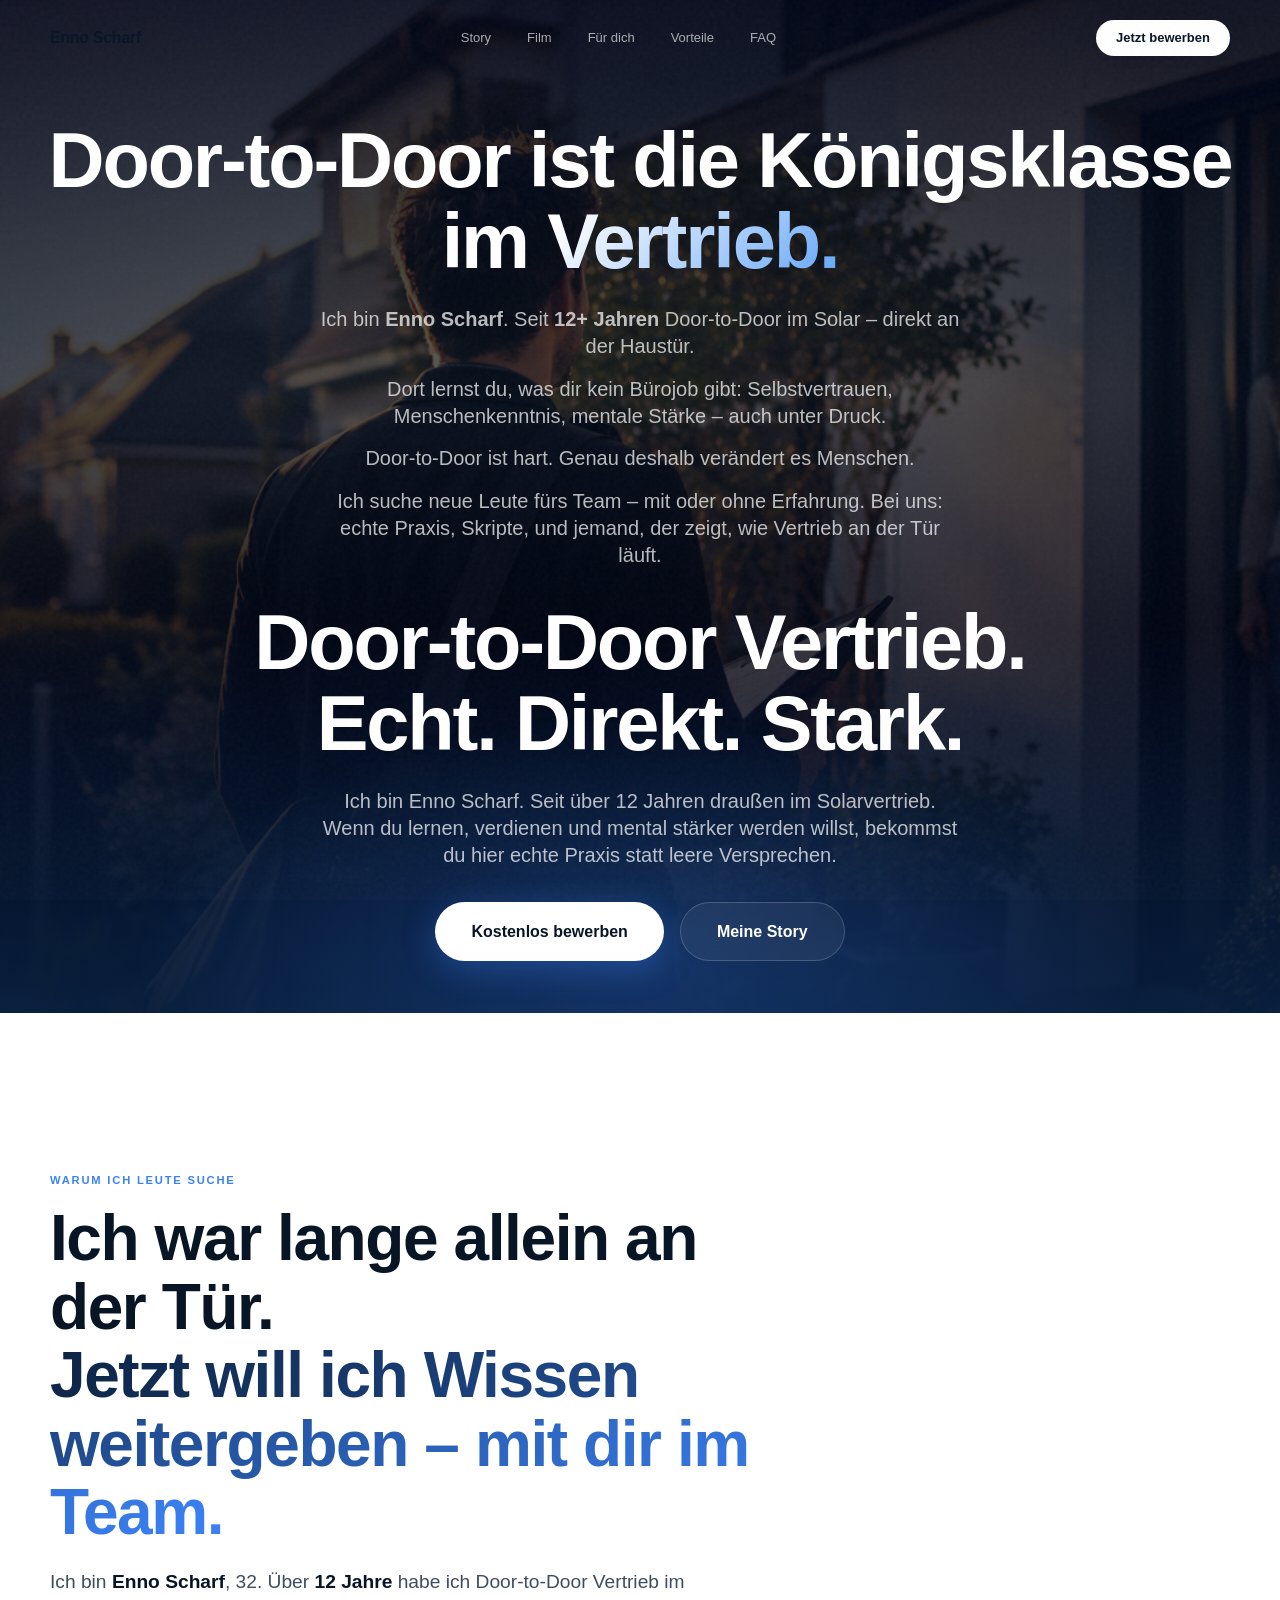
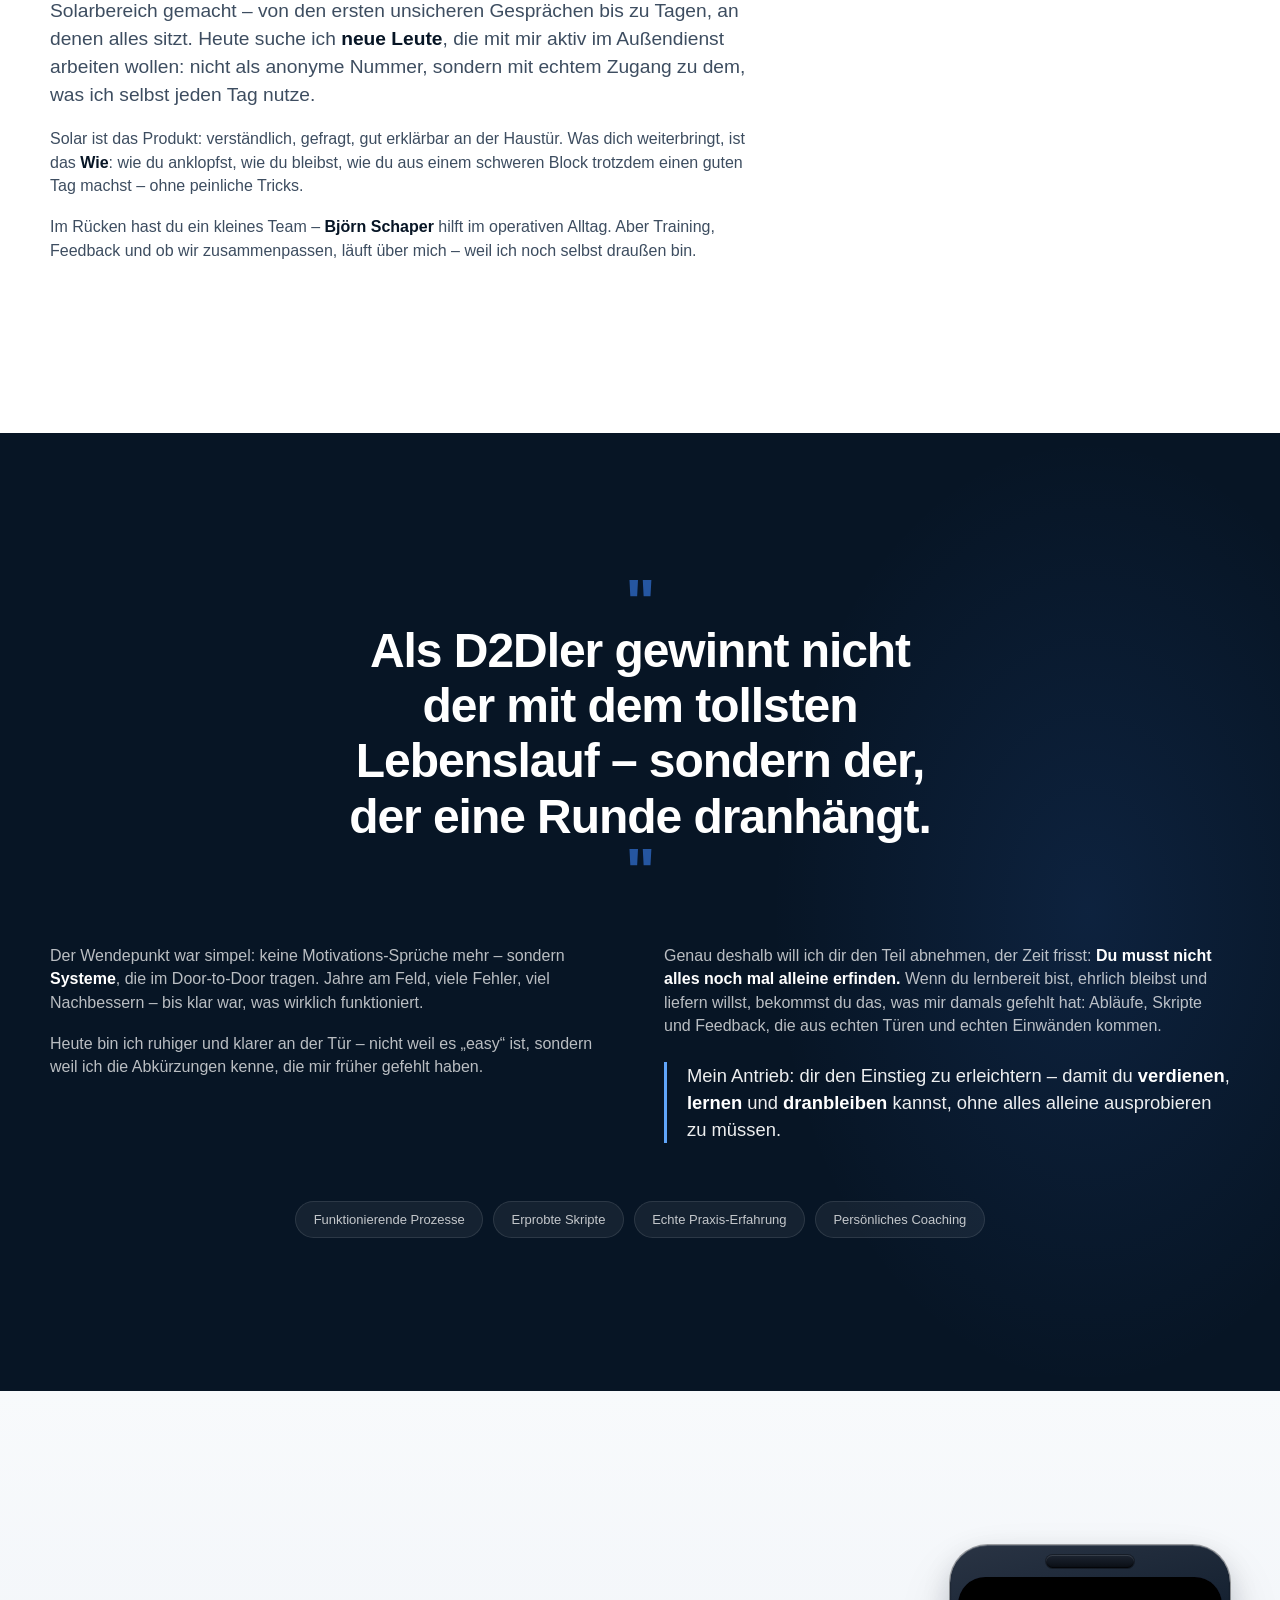
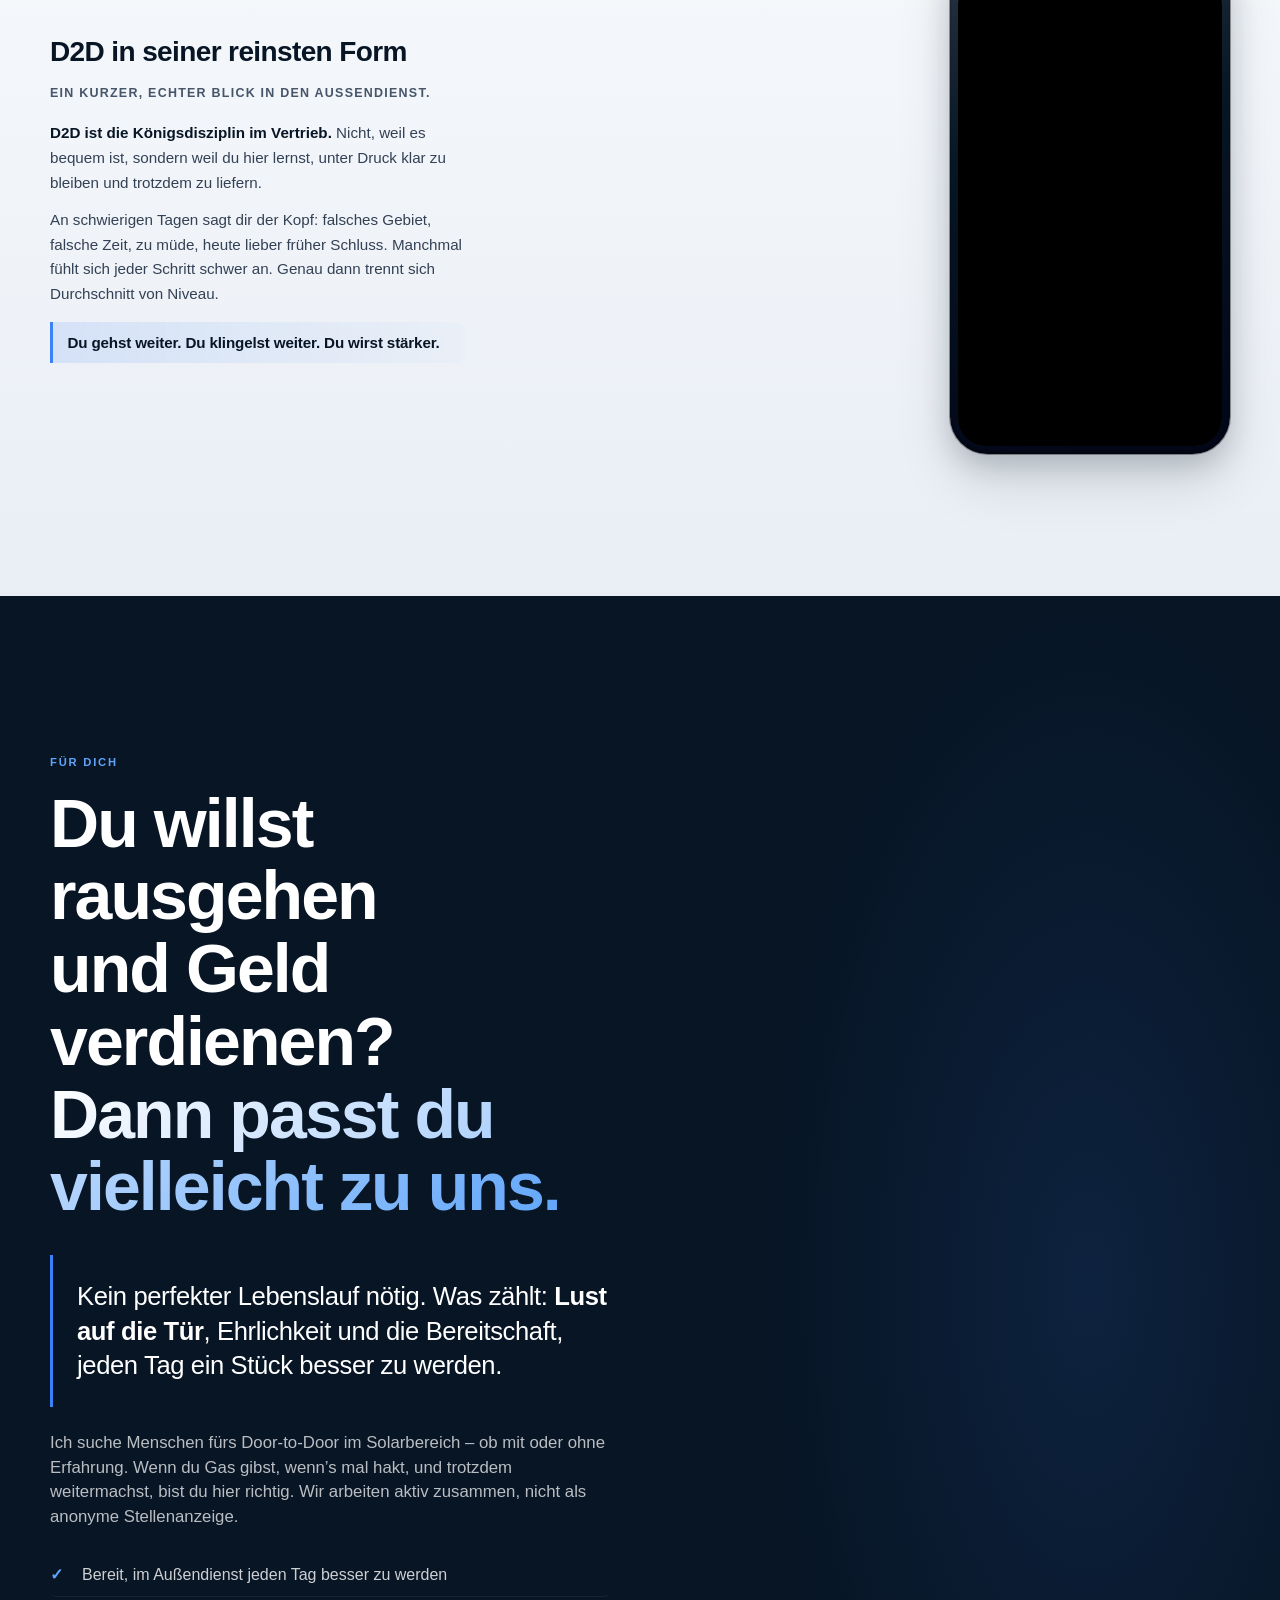
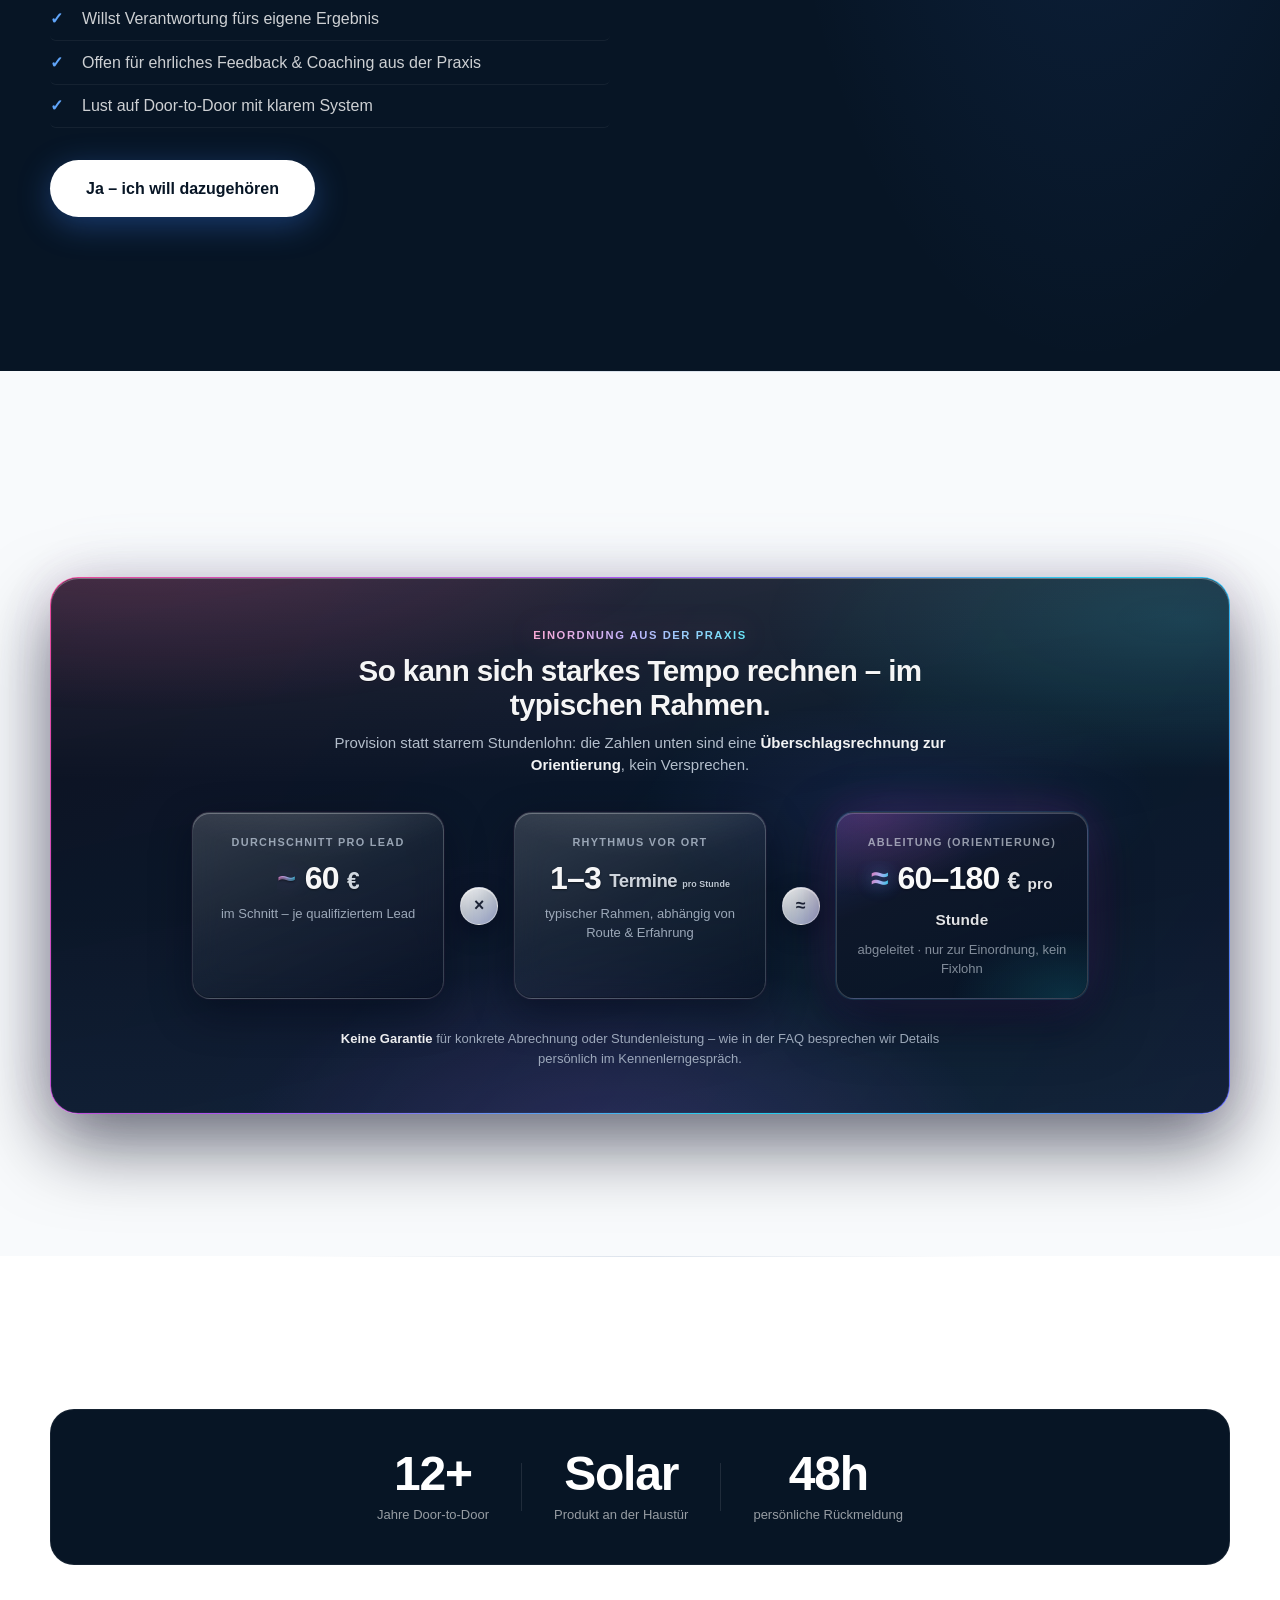
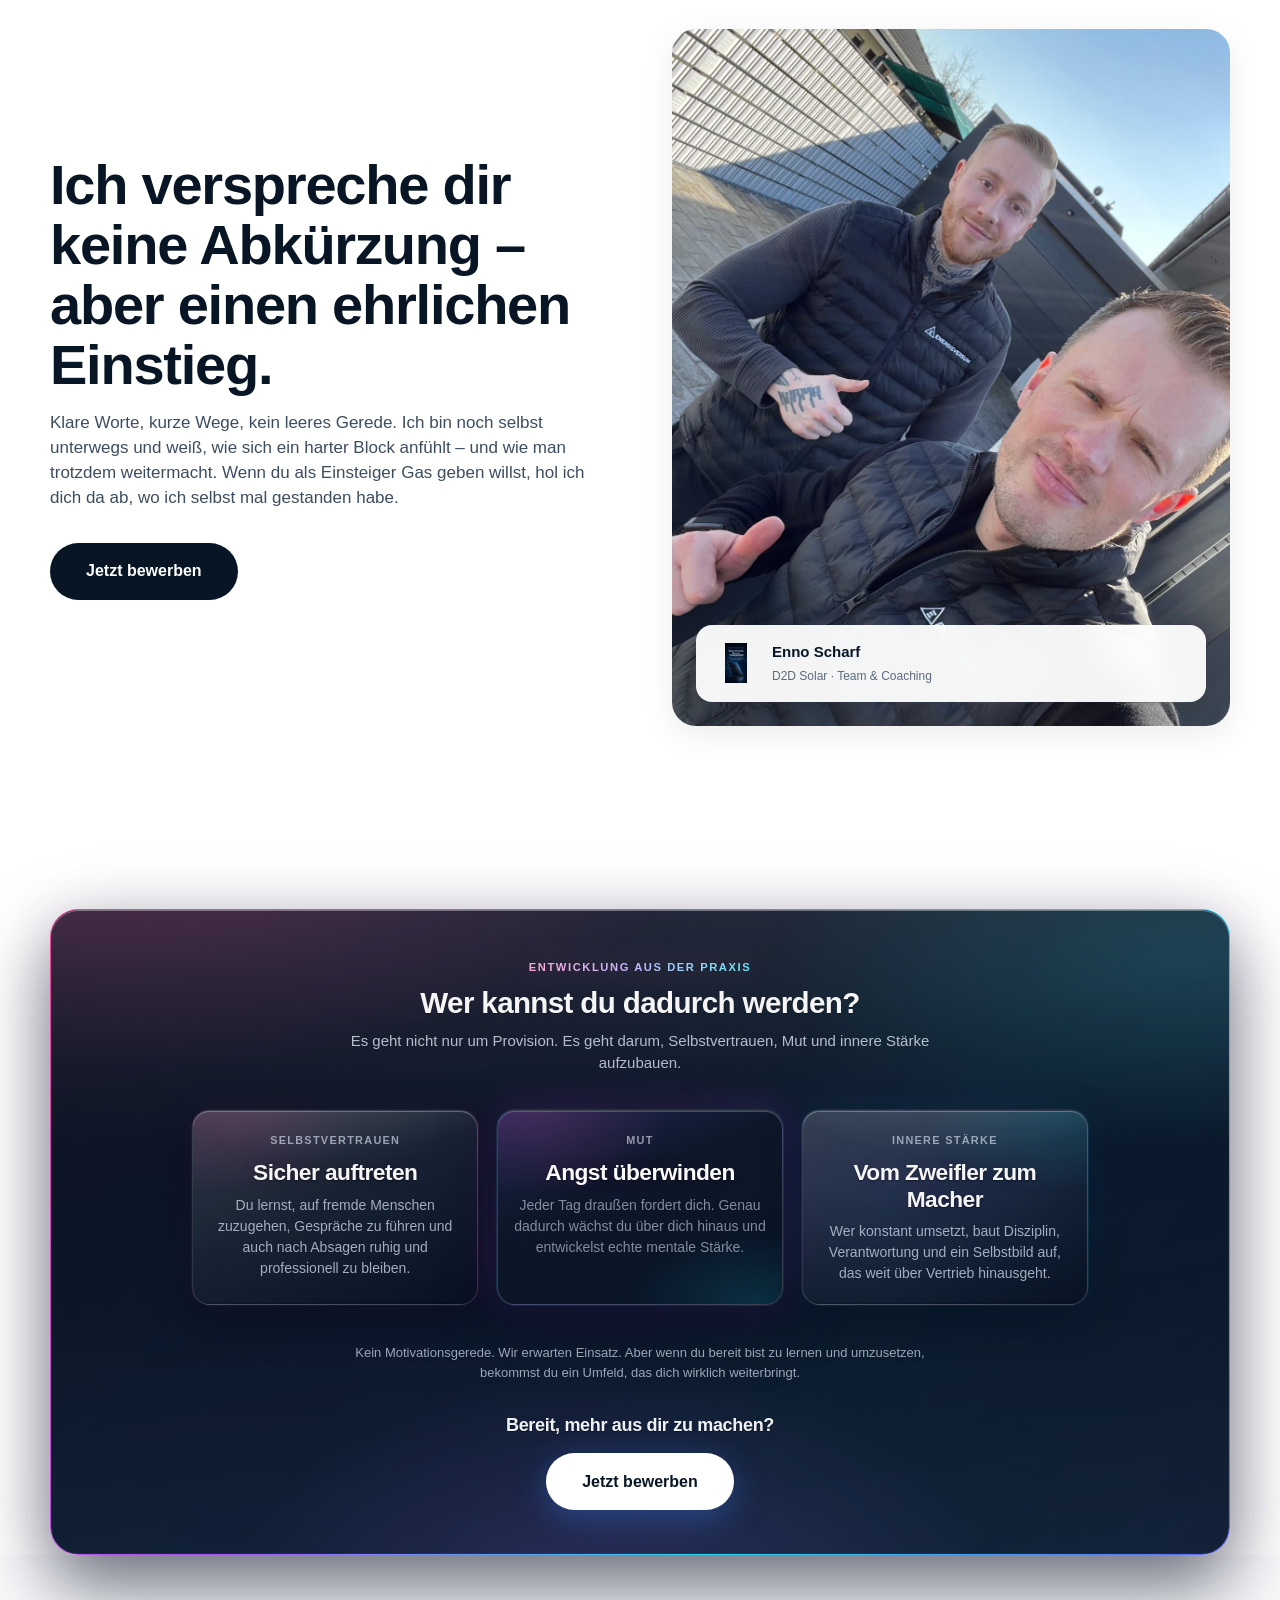
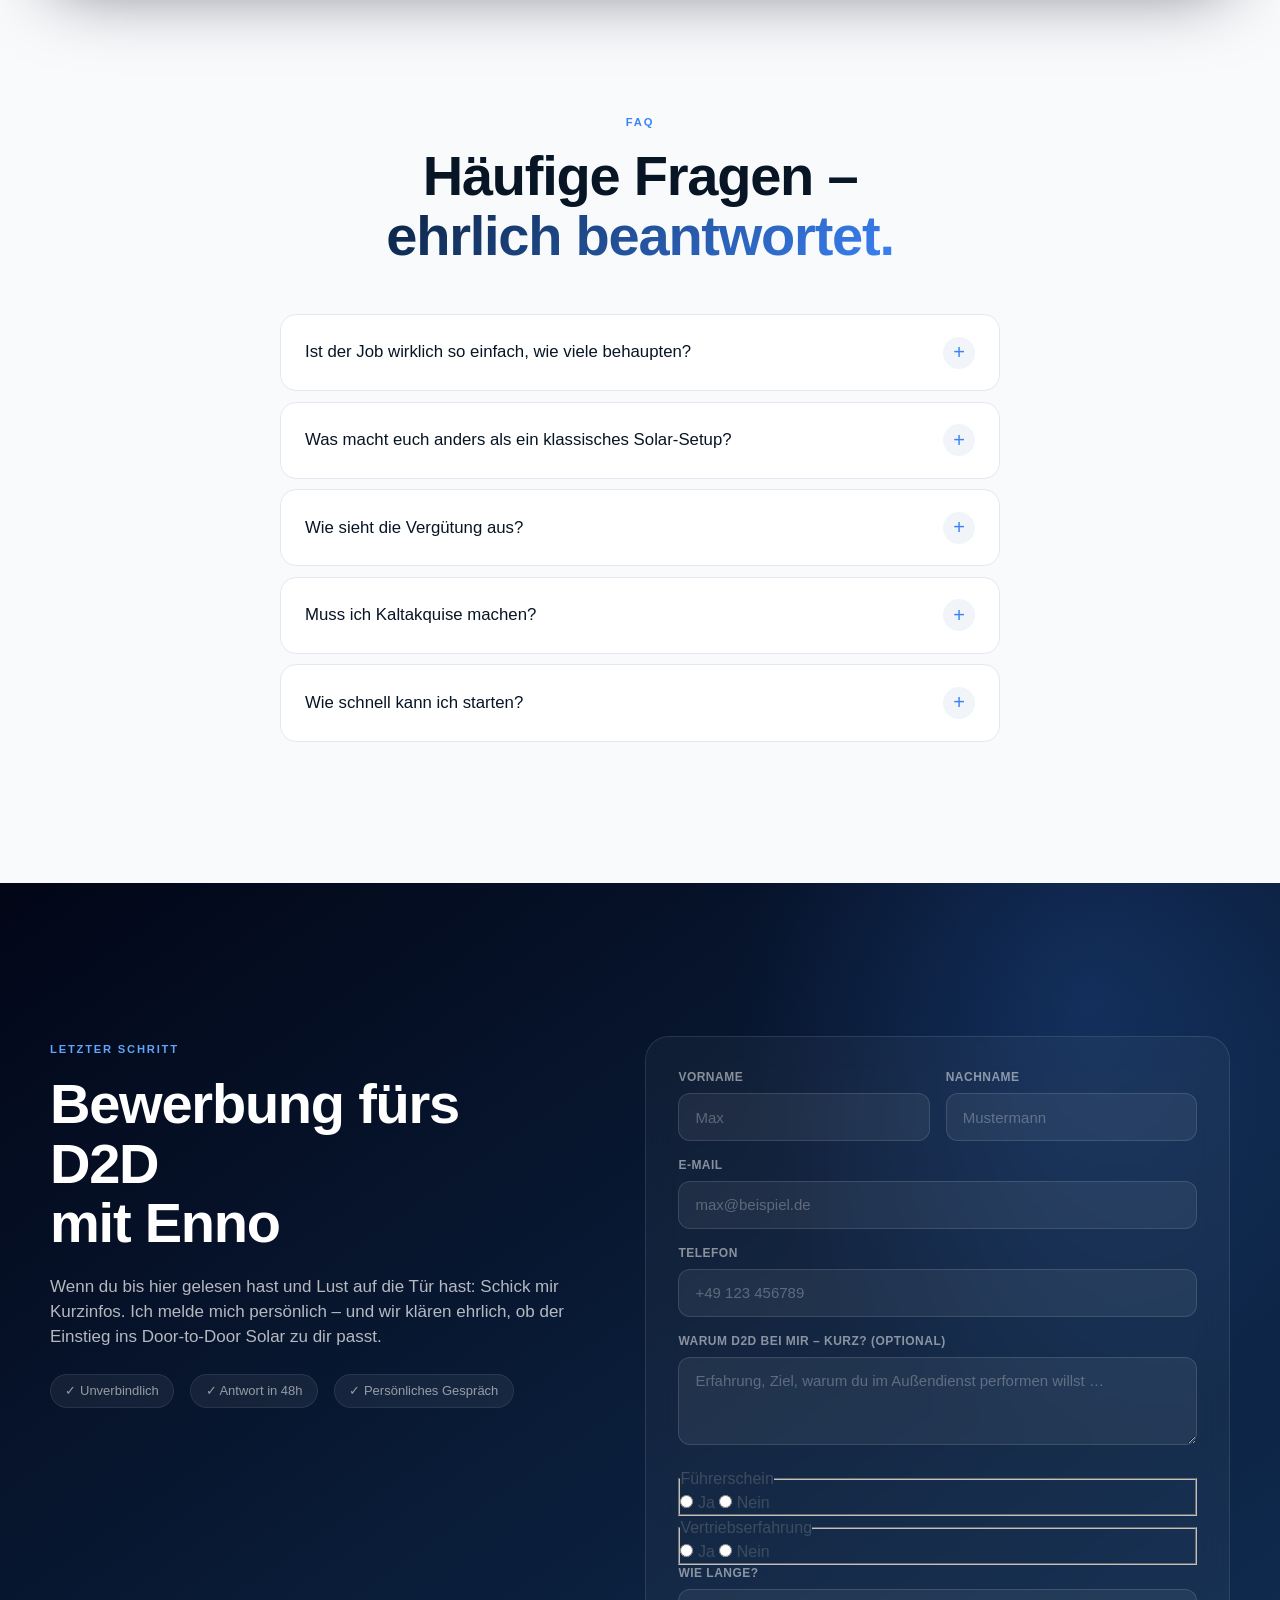
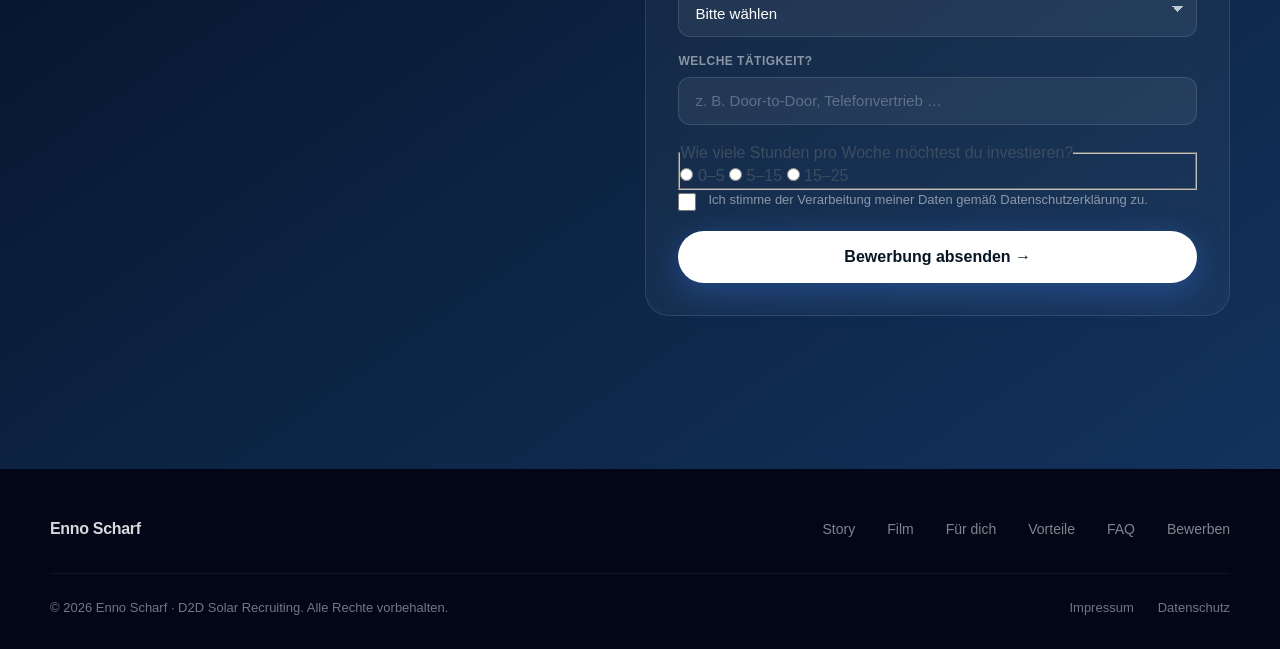
==== commit e5d80341: "Update datenschutz.html" ====
--- a/datenschutz.html
+++ b/datenschutz.html
@@ -3,131 +3,541 @@
 <head>
   <meta charset="UTF-8">
   <meta name="viewport" content="width=device-width, initial-scale=1.0">
-  <meta name="description" content="Datenschutzerklärung von Enno Scharf.">
-  <title>Datenschutz | Enno Scharf</title>
+  <meta name="description" content="Door-to-Door ist die Königsklasse im Vertrieb: Enno Scharf, 12+ Jahre D2D Solar an der Haustür. Team, Praxis, Skripte – auch für Einsteiger.">
+  <title>D2D Solar Recruiting | Mit Enno Scharf ins Team</title>
   <link rel="stylesheet" href="style.css">
-  <style>
-    :root { color-scheme: dark; }
-    body {
-      margin: 0;
-      background: #071426;
-      color: #f4f7ff;
-    }
-    .legal-page {
-      min-height: 100vh;
-      display: flex;
-      flex-direction: column;
-    }
-    .legal-header {
-      border-bottom: 1px solid rgba(255, 255, 255, 0.12);
-      background: rgba(7, 20, 38, 0.9);
-      backdrop-filter: blur(8px);
-    }
-    .legal-header__inner {
-      display: flex;
-      align-items: center;
-      justify-content: space-between;
-      gap: 1rem;
-      padding: 1rem 0;
-    }
-    .legal-back {
-      color: #f4f7ff;
-      text-decoration: none;
-      border: 1px solid rgba(255, 255, 255, 0.24);
-      border-radius: 999px;
-      padding: 0.5rem 0.9rem;
-      font-weight: 600;
-    }
-    .legal-main {
-      width: min(920px, 92vw);
-      margin: 0 auto;
-      padding: 2.5rem 0 3rem;
-    }
-    .legal-main h1 {
-      margin-top: 0;
-      font-size: clamp(1.8rem, 5vw, 2.5rem);
-    }
-    .legal-main h2 {
-      margin-top: 2rem;
-      font-size: clamp(1.15rem, 3.6vw, 1.45rem);
-    }
-    .legal-main p {
-      line-height: 1.7;
-      margin: 0.5rem 0 0;
-      color: rgba(244, 247, 255, 0.92);
-    }
-    .legal-main a {
-      color: #a9c7ff;
-    }
-  </style>
 </head>
 <body>
-  <div class="legal-page">
-    <header class="legal-header">
-      <div class="container legal-header__inner">
-        <strong>Enno Scharf</strong>
-        <a class="legal-back" href="index.html" aria-label="Zur Startseite">
-          Zur Startseite
+
+  <div class="grain" aria-hidden="true"></div>
+
+  <!-- Navigation -->
+  <header class="nav" id="nav">
+    <div class="nav__inner">
+      <a href="#" class="nav__logo" aria-label="Startseite">
+        <span class="logo-text" aria-hidden="true">Enno Scharf</span>
+      </a>
+      <nav class="nav__links" aria-label="Hauptnavigation">
+        <a href="#story">Story</a>
+        <a href="#company-video">Film</a>
+        <a href="#recruit">Für dich</a>
+        <a href="#benefits">Vorteile</a>
+        <a href="#faq">FAQ</a>
+      </nav>
+      <a href="#apply" class="nav__cta btn btn--primary btn--sm">Jetzt bewerben</a>
+      <button class="nav__toggle" id="navToggle" aria-label="Menü öffnen" aria-expanded="false">
+        <span></span><span></span>
+      </button>
+    </div>
+    <div class="nav__mobile" id="navMobile" aria-hidden="true">
+      <a href="#story">Story</a>
+      <a href="#company-video">Film</a>
+      <a href="#recruit">Für dich</a>
+      <a href="#benefits">Vorteile</a>
+      <a href="#faq">FAQ</a>
+      <a href="#apply" class="btn btn--primary">Jetzt bewerben</a>
+    </div>
+  </header>
+
+  <main>
+
+    <!-- 1. Hero -->
+    <section class="hero" id="hero">
+      <div class="hero__bg" aria-hidden="true">
+        <img
+          src="Titelbild.PNG"
+          alt=""
+          class="hero__img"
+          width="1920"
+          height="1080"
+          fetchpriority="high"
+          decoding="async"
+          onerror="this.remove()"
+        >
+        <div class="hero__mesh"></div>
+        <div class="hero__overlay"></div>
+        <div class="hero__glow"></div>
+      </div>
+      <div class="hero__content container">
+        <div class="desktop-only">
+          <h1 class="hero__title reveal">
+            Door-to-Door ist die Königsklasse<br>
+            <em>im Vertrieb.</em>
+          </h1>
+          <div class="hero__subtitle hero__subtitle--stack reveal reveal--delay-1">
+            <p>
+              Ich bin <strong>Enno Scharf</strong>. Seit <strong>12+ Jahren</strong> Door-to-Door im Solar – direkt an der Haustür.
+            </p>
+            <p>
+              Dort lernst du, was dir kein Bürojob gibt: Selbstvertrauen, Menschenkenntnis, mentale Stärke – auch unter Druck.
+            </p>
+            <p>
+              Door-to-Door ist hart. Genau deshalb verändert es Menschen.
+            </p>
+            <p>
+              Ich suche neue Leute fürs Team – mit oder ohne Erfahrung. Bei uns: echte Praxis, Skripte, und jemand, der zeigt, wie Vertrieb an der Tür läuft.
+            </p>
+          </div>
+        </div>
+        <div class="mobile-only">
+          <h1 class="hero__title reveal">
+            Door-to-Door Vertrieb.<br>
+            Echt. Direkt. Stark.
+          </h1>
+          <p class="hero__subtitle reveal reveal--delay-1">
+            Ich bin Enno Scharf. Seit über 12 Jahren draußen im Solarvertrieb. Wenn du lernen, verdienen und mental stärker werden willst, bekommst du hier echte Praxis statt leere Versprechen.
+          </p>
+        </div>
+        <div class="hero__actions reveal reveal--delay-2">
+          <a href="#apply" class="btn btn--primary btn--lg btn--glow">Kostenlos bewerben</a>
+          <a href="#story" class="btn btn--ghost btn--lg">Meine Story</a>
+        </div>
+      </div>
+    </section>
+
+    <!-- 2. Story – Enno-led -->
+    <section class="editorial editorial--light section--soft-top" id="story">
+      <div class="container">
+        <div class="editorial__copy editorial__copy--solo reveal">
+            <span class="section__eyebrow">Warum ich Leute suche</span>
+            <h2 class="section__title section__title--editorial">
+              Ich war lange allein an der Tür.<br>
+              <span class="text-gradient">Jetzt will ich Wissen weitergeben – mit dir im Team.</span>
+            </h2>
+            <div class="editorial__body">
+              <p class="editorial__lead">
+                Ich bin <strong>Enno Scharf</strong>, 32. Über <strong>12 Jahre</strong> habe ich Door-to-Door Vertrieb im Solarbereich gemacht – von den ersten unsicheren Gesprächen bis zu Tagen, an denen alles sitzt. Heute suche ich <strong>neue Leute</strong>, die mit mir aktiv im Außendienst arbeiten wollen: nicht als anonyme Nummer, sondern mit echtem Zugang zu dem, was ich selbst jeden Tag nutze.
+              </p>
+              <p>
+                Solar ist das Produkt: verständlich, gefragt, gut erklärbar an der Haustür. Was dich weiterbringt, ist das <strong>Wie</strong>: wie du anklopfst, wie du bleibst, wie du aus einem schweren Block trotzdem einen guten Tag machst – ohne peinliche Tricks.
+              </p>
+              <p>
+                Im Rücken hast du ein kleines Team – <strong>Björn Schaper</strong> hilft im operativen Alltag. Aber Training, Feedback und ob wir zusammenpassen, läuft über mich – weil ich noch selbst draußen bin.
+              </p>
+            </div>
+        </div>
+      </div>
+    </section>
+
+    <!-- Story Teil 2 – Dunkle Sektion -->
+    <section class="editorial editorial--dark">
+      <div class="container">
+        <blockquote class="pull-quote reveal">
+          <span class="pull-quote__mark" aria-hidden="true">"</span>
+          <span class="pull-quote__text">Als D2Dler gewinnt nicht der mit dem tollsten Lebenslauf – sondern der, der eine Runde dranhängt.</span>
+          <span class="pull-quote__mark pull-quote__mark--end" aria-hidden="true">"</span>
+        </blockquote>
+        <div class="editorial__split reveal reveal--delay-1">
+          <div class="editorial__body editorial__body--light">
+            <p>
+              Der Wendepunkt war simpel: keine Motivations-Sprüche mehr – sondern <strong>Systeme</strong>, die im Door-to-Door tragen. Jahre am Feld, viele Fehler, viel Nachbessern – bis klar war, was wirklich funktioniert.
+            </p>
+            <p>
+              Heute bin ich ruhiger und klarer an der Tür – nicht weil es „easy“ ist, sondern weil ich die Abkürzungen kenne, die mir früher gefehlt haben.
+            </p>
+          </div>
+          <div class="editorial__body editorial__body--light">
+            <p>
+              Genau deshalb will ich dir den Teil abnehmen, der Zeit frisst: <strong>Du musst nicht alles noch mal alleine erfinden.</strong> Wenn du lernbereit bist, ehrlich bleibst und liefern willst, bekommst du das, was mir damals gefehlt hat: Abläufe, Skripte und Feedback, die aus echten Türen und echten Einwänden kommen.
+            </p>
+            <p class="editorial__closing">
+              Mein Antrieb: dir den Einstieg zu erleichtern – damit du <strong>verdienen</strong>, <strong>lernen</strong> und <strong>dranbleiben</strong> kannst, ohne alles alleine ausprobieren zu müssen.
+            </p>
+          </div>
+        </div>
+        <div class="pill-row reveal reveal--delay-2">
+          <span class="pill">Funktionierende Prozesse</span>
+          <span class="pill">Erprobte Skripte</span>
+          <span class="pill">Echte Praxis-Erfahrung</span>
+          <span class="pill">Persönliches Coaching</span>
+        </div>
+      </div>
+    </section>
+
+    <!-- Intro-Film (iPhone-Demo) -->
+    <section class="phone-showcase section--soft-top" id="company-video" aria-labelledby="phone-showcase-heading">
+      <div class="container">
+        <div class="phone-showcase__copy reveal">
+          <h2 id="phone-showcase-heading">D2D in seiner reinsten Form</h2>
+          <p class="phone-showcase__subhead">Ein kurzer, echter Blick in den Außendienst.</p>
+          <p>
+            <strong>D2D ist die Königsdisziplin im Vertrieb.</strong> Nicht, weil es bequem ist, sondern weil du hier lernst,
+            unter Druck klar zu bleiben und trotzdem zu liefern.
+          </p>
+          <p>
+            An schwierigen Tagen sagt dir der Kopf: falsches Gebiet, falsche Zeit, zu müde, heute lieber früher Schluss.
+            Manchmal fühlt sich jeder Schritt schwer an. Genau dann trennt sich Durchschnitt von Niveau.
+          </p>
+          <p class="phone-showcase__highlight">
+            Du gehst weiter. Du klingelst weiter. Du wirst stärker.
+          </p>
+        </div>
+        <div
+          class="phone-showcase__device"
+          role="group"
+          aria-label="Videoplayer: Enno Scharf – Außendienst &amp; Zusammenarbeit"
+        >
+          <span class="phone-showcase__island" aria-hidden="true"></span>
+          <div class="phone-showcase__screen">
+            <iframe
+              class="phone-showcase__video"
+              src="https://www.youtube.com/embed/DAJzPwBrLqo"
+              title="Enno Scharf Video"
+              frameborder="0"
+              allow="accelerometer; autoplay; clipboard-write; encrypted-media; gyroscope; picture-in-picture"
+              allowfullscreen>
+            </iframe>
+          </div>
+        </div>
+      </div>
+    </section>
+
+    <!-- Recruit Block – Für dich -->
+    <section class="editorial editorial--recruit" id="recruit">
+      <div class="container">
+        <div class="recruit-panel reveal">
+          <span class="section__eyebrow section__eyebrow--light">Für dich</span>
+          <h2 class="recruit-panel__title">
+            Du willst rausgehen<br>
+            und Geld verdienen?<br>
+            <span class="text-gradient-light">Dann passt du vielleicht zu uns.</span>
+          </h2>
+          <div class="recruit-panel__quote">
+            <p>Kein perfekter Lebenslauf nötig. Was zählt: <strong>Lust auf die Tür</strong>, Ehrlichkeit und die Bereitschaft, jeden Tag ein Stück besser zu werden.</p>
+          </div>
+          <div class="recruit-panel__body">
+            <p>
+              Ich suche Menschen fürs Door-to-Door im Solarbereich – ob mit oder ohne Erfahrung. Wenn du Gas gibst, wenn’s mal hakt, und trotzdem weitermachst, bist du hier richtig. Wir arbeiten aktiv zusammen, nicht als anonyme Stellenanzeige.
+            </p>
+          </div>
+          <ul class="recruit-checklist">
+            <li>Bereit, im Außendienst jeden Tag besser zu werden</li>
+            <li>Willst Verantwortung fürs eigene Ergebnis</li>
+            <li>Offen für ehrliches Feedback &amp; Coaching aus der Praxis</li>
+            <li>Lust auf Door-to-Door mit klarem System</li>
+          </ul>
+          <a href="#apply" class="btn btn--primary btn--lg btn--glow">Ja – ich will dazugehören</a>
+        </div>
+      </div>
+    </section>
+
+    <!-- 3. Vorteile -->
+    <section class="section benefits section--divider" id="benefits">
+      <div class="container">
+        <aside class="lead-econ reveal reveal--delay-2" aria-labelledby="lead-econ-title">
+          <div class="lead-econ__card">
+            <header class="lead-econ__header">
+              <span class="lead-econ__eyebrow">Einordnung aus der Praxis</span>
+              <h3 class="lead-econ__title" id="lead-econ-title">So kann sich starkes Tempo rechnen – im typischen Rahmen.</h3>
+              <p class="lead-econ__lede">Provision statt starrem Stundenlohn: die Zahlen unten sind eine <strong>Überschlagsrechnung zur Orientierung</strong>, kein Versprechen.</p>
+            </header>
+
+            <div class="lead-econ__flow" role="group" aria-describedby="lead-econ-note">
+              <div class="lead-econ__step">
+                <span class="lead-econ__step-label">Durchschnitt pro Lead</span>
+                <p class="lead-econ__step-value">
+                  <span class="lead-econ__approx" aria-hidden="true">~</span><span class="lead-econ__sr">circa</span>&nbsp;<span class="lead-econ__num">60</span>&nbsp;<span class="lead-econ__unit">€</span>
+                </p>
+                <p class="lead-econ__step-meta">im Schnitt – je qualifiziertem Lead</p>
+              </div>
+
+              <div class="lead-econ__connector" aria-hidden="true">
+                <span class="lead-econ__op">×</span>
+              </div>
+
+              <div class="lead-econ__step">
+                <span class="lead-econ__step-label">Rhythmus vor Ort</span>
+                <p class="lead-econ__step-value">
+                  <span class="lead-econ__num">1–3</span>&nbsp;<span class="lead-econ__unit-wrap"><span class="lead-econ__thin">Termine</span> <span class="lead-econ__per">pro Stunde</span></span>
+                </p>
+                <p class="lead-econ__step-meta">typischer Rahmen, abhängig von Route &amp; Erfahrung</p>
+              </div>
+
+              <div class="lead-econ__connector" aria-hidden="true">
+                <span class="lead-econ__op">≈</span>
+              </div>
+
+              <div class="lead-econ__step lead-econ__step--accent">
+                <span class="lead-econ__step-label">Ableitung (Orientierung)</span>
+                <p class="lead-econ__step-value">
+                  <span class="lead-econ__approx" aria-hidden="true">≈</span><span class="lead-econ__sr">ungefähr</span>&nbsp;<span class="lead-econ__num">60–180</span>&nbsp;<span class="lead-econ__unit">€</span>&nbsp;<span class="lead-econ__per">pro Stunde</span>
+                </p>
+                <p class="lead-econ__step-meta">abgeleitet · nur zur Einordnung, kein Fixlohn</p>
+              </div>
+            </div>
+
+            <p class="lead-econ__note" id="lead-econ-note"><strong>Keine Garantie</strong> für konkrete Abrechnung oder Stundenleistung – wie in der FAQ besprechen wir Details persönlich im Kennenlerngespräch.</p>
+          </div>
+        </aside>
+
+      </div>
+    </section>
+
+    <!-- 4. Vertrauen -->
+    <section class="section trust section--divider section--soft-top" id="trust">
+      <div class="container">
+        <div class="trust-banner reveal">
+          <div class="trust-banner__item">
+            <span class="trust-banner__value">12+</span>
+            <span class="trust-banner__label">Jahre Door-to-Door</span>
+          </div>
+          <div class="trust-banner__divider"></div>
+          <div class="trust-banner__item">
+            <span class="trust-banner__value">Solar</span>
+            <span class="trust-banner__label">Produkt an der Haustür</span>
+          </div>
+          <div class="trust-banner__divider"></div>
+          <div class="trust-banner__item">
+            <span class="trust-banner__value">48h</span>
+            <span class="trust-banner__label">persönliche Rückmeldung</span>
+          </div>
+        </div>
+        <div class="trust__grid reveal reveal--delay-1">
+          <div class="trust__text">
+            <h2 class="section__title">Ich verspreche dir keine Abkürzung – aber einen ehrlichen Einstieg.</h2>
+            <p>Klare Worte, kurze Wege, kein leeres Gerede. Ich bin noch selbst unterwegs und weiß, wie sich ein harter Block anfühlt – und wie man trotzdem weitermacht. Wenn du als Einsteiger Gas geben willst, hol ich dich da ab, wo ich selbst mal gestanden habe.</p>
+            <a href="#apply" class="btn btn--dark btn--lg">Jetzt bewerben</a>
+          </div>
+          <div class="trust__visual">
+            <img src="Schaper Scharf.jpg" alt="Enno Scharf – Door-to-Door &amp; Team" onerror="this.remove()">
+            <div class="trust__badge">
+              <img src="logo 1.PNG" alt="" onerror="this.remove()">
+              <div>
+                <strong>Enno Scharf</strong>
+                <span>D2D Solar · Team &amp; Coaching</span>
+              </div>
+            </div>
+          </div>
+        </div>
+      </div>
+    </section>
+
+    <section class="section">
+      <div class="container">
+        <aside class="growth-section reveal reveal--delay-3" aria-labelledby="growth-section-title">
+          <div class="growth-section__card">
+            <header class="growth-section__header">
+              <span class="growth-section__eyebrow">ENTWICKLUNG AUS DER PRAXIS</span>
+              <h2 class="growth-section__title" id="growth-section-title">Wer kannst du dadurch werden?</h2>
+              <p class="growth-section__lede">Es geht nicht nur um Provision. Es geht darum, Selbstvertrauen, Mut und innere Stärke aufzubauen.</p>
+            </header>
+
+            <div class="growth-section__grid">
+              <article class="growth-section__tile growth-section__tile--pink">
+                <span class="growth-section__label">SELBSTVERTRAUEN</span>
+                <h3 class="growth-section__big">Sicher auftreten</h3>
+                <p class="growth-section__body">Du lernst, auf fremde Menschen zuzugehen, Gespräche zu führen und auch nach Absagen ruhig und professionell zu bleiben.</p>
+              </article>
+              <article class="growth-section__tile growth-section__tile--accent">
+                <span class="growth-section__label">MUT</span>
+                <h3 class="growth-section__big">Angst überwinden</h3>
+                <p class="growth-section__body">Jeder Tag draußen fordert dich. Genau dadurch wächst du über dich hinaus und entwickelst echte mentale Stärke.</p>
+              </article>
+              <article class="growth-section__tile growth-section__tile--cyan">
+                <span class="growth-section__label">INNERE STÄRKE</span>
+                <h3 class="growth-section__big">Vom Zweifler zum Macher</h3>
+                <p class="growth-section__body">Wer konstant umsetzt, baut Disziplin, Verantwortung und ein Selbstbild auf, das weit über Vertrieb hinausgeht.</p>
+              </article>
+            </div>
+
+            <p class="growth-section__closing">Kein Motivationsgerede. Wir erwarten Einsatz. Aber wenn du bereit bist zu lernen und umzusetzen, bekommst du ein Umfeld, das dich wirklich weiterbringt.</p>
+
+            <div class="growth-section__cta">
+              <p class="growth-section__cta-line">Bereit, mehr aus dir zu machen?</p>
+              <a href="#apply" class="btn btn--primary btn--lg btn--glow">Jetzt bewerben</a>
+            </div>
+          </div>
+        </aside>
+      </div>
+    </section>
+
+    <!-- 5. FAQ -->
+    <section class="section faq" id="faq">
+      <div class="container">
+        <div class="section__header section__header--center reveal">
+          <span class="section__eyebrow">FAQ</span>
+          <h2 class="section__title">Häufige Fragen –<br><span class="text-gradient">ehrlich beantwortet.</span></h2>
+        </div>
+        <div class="faq__list reveal reveal--delay-1">
+          <details class="faq__item">
+            <summary>Ist der Job wirklich so einfach, wie viele behaupten?</summary>
+            <p>Nein. Vertrieb ist leistungsorientiert – nichts für Leute, die nur auf schnelles Geld hoffen, ohne etwas dafür zu tun.</p>
+            <p>Im Door-to-Door brauchst du Disziplin, Kommunikation und den Mut, jeden Tag auf Menschen zuzugehen. Es gibt gute und schlechte Tage. Wer lernt und dranbleibt, kann sich hier ein starkes Einkommen aufbauen.</p>
+          </details>
+          <details class="faq__item">
+            <summary>Was macht euch anders als ein klassisches Solar-Setup?</summary>
+            <p>Keine aufpolierte Solar-Show von der Zentrale: Du arbeitest mit jemandem, der selbst noch an der Tür ist. Skripte, Abläufe und Feedback kommen aus der Praxis – nicht aus Folien.</p>
+          </details>
+          <details class="faq__item">
+            <summary>Wie sieht die Vergütung aus?</summary>
+            <p>Provision, ungedeckelt: Wenn du im Feld lieferst, verdienst du mit. Konkrete Rahmen klären wir transparent im Kennenlerngespräch – ohne leere Versprechen.</p>
+          </details>
+          <details class="faq__item">
+            <summary>Muss ich Kaltakquise machen?</summary>
+            <p>Ja – Door-to-Door heißt, aktiv an Haustüren zu gehen. Aber mit Struktur, Skripten und Begleitung von jemandem, der denselben Job kennt. Kein planloses Drauflos.</p>
+          </details>
+          <details class="faq__item">
+            <summary>Wie schnell kann ich starten?</summary>
+            <p>Bewerbung absenden → kurzes Gespräch → Kennenlernen im Team → Start. Ich melde mich innerhalb von 48 Stunden persönlich bei dir.</p>
+          </details>
+        </div>
+      </div>
+    </section>
+
+    <!-- 6. Bewerbung -->
+    <section class="section apply" id="apply">
+      <div class="apply__bg" aria-hidden="true"></div>
+      <div class="container">
+        <div class="apply__inner reveal">
+          <div class="apply__text">
+            <span class="section__eyebrow section__eyebrow--light">Letzter Schritt</span>
+            <h2 class="section__title section__title--light">
+              Bewerbung fürs D2D<br>mit Enno
+            </h2>
+            <p>
+              Wenn du bis hier gelesen hast und Lust auf die Tür hast: Schick mir Kurzinfos. Ich melde mich persönlich – und wir klären ehrlich, ob der Einstieg ins Door-to-Door Solar zu dir passt.
+            </p>
+            <div class="apply__trust">
+              <span>✓ Unverbindlich</span>
+              <span>✓ Antwort in 48h</span>
+              <span>✓ Persönliches Gespräch</span>
+            </div>
+          </div>
+          <form class="apply__form" id="applyForm" action="https://formspree.io/f/xlgvoyrr" method="POST" accept-charset="UTF-8">
+            <input type="hidden" name="_subject" value="Neue Bewerbung – D2D Solar">
+            <div class="form__row">
+              <label class="form__field">
+                <span>Vorname</span>
+                <input type="text" name="firstname" placeholder="Max" required autocomplete="given-name">
+              </label>
+              <label class="form__field">
+                <span>Nachname</span>
+                <input type="text" name="lastname" placeholder="Mustermann" required autocomplete="family-name">
+              </label>
+            </div>
+            <label class="form__field">
+              <span>E-Mail</span>
+              <input type="email" name="email" placeholder="max@beispiel.de" required autocomplete="email">
+            </label>
+            <label class="form__field">
+              <span>Telefon</span>
+              <input type="tel" name="phone" placeholder="+49 123 456789" required autocomplete="tel">
+            </label>
+            <label class="form__field">
+              <span>Warum D2D bei mir – kurz? (optional)</span>
+              <textarea name="message" rows="3" placeholder="Erfahrung, Ziel, warum du im Außendienst performen willst …"></textarea>
+            </label>
+
+            <div class="form__steps" id="applyFormSteps">
+              <div class="form__step form__step--visible" id="step-drivers" data-form-step="drivers">
+                <fieldset class="form__group">
+                  <legend class="form__legend">Führerschein</legend>
+                  <div class="form__options" role="radiogroup" aria-required="true">
+                    <label class="form__option">
+                      <input type="radio" name="drivers_license" value="Ja" required>
+                      <span>Ja</span>
+                    </label>
+                    <label class="form__option">
+                      <input type="radio" name="drivers_license" value="Nein">
+                      <span>Nein</span>
+                    </label>
+                  </div>
+                </fieldset>
+              </div>
+
+              <div class="form__step" id="step-sales" data-form-step="sales" aria-hidden="true">
+                <fieldset class="form__group">
+                  <legend class="form__legend">Vertriebserfahrung</legend>
+                  <div class="form__options" role="radiogroup" aria-required="true">
+                    <label class="form__option">
+                      <input type="radio" name="sales_experience" value="Ja">
+                      <span>Ja</span>
+                    </label>
+                    <label class="form__option">
+                      <input type="radio" name="sales_experience" value="Nein">
+                      <span>Nein</span>
+                    </label>
+                  </div>
+                </fieldset>
+              </div>
+
+              <div class="form__step" id="step-sales-detail" data-form-step="sales-detail" aria-hidden="true">
+                <label class="form__field">
+                  <span>Wie lange?</span>
+                  <select name="sales_experience_duration">
+                    <option value="" disabled selected>Bitte wählen</option>
+                    <option value="Weniger als 6 Monate">Weniger als 6 Monate</option>
+                    <option value="6–12 Monate">6–12 Monate</option>
+                    <option value="1–2 Jahre">1–2 Jahre</option>
+                    <option value="2–5 Jahre">2–5 Jahre</option>
+                    <option value="Mehr als 5 Jahre">Mehr als 5 Jahre</option>
+                  </select>
+                </label>
+                <label class="form__field">
+                  <span>Welche Tätigkeit?</span>
+                  <input type="text" name="sales_experience_activity" placeholder="z. B. Door-to-Door, Telefonvertrieb …" autocomplete="off">
+                </label>
+              </div>
+
+              <div class="form__step" id="step-hours" data-form-step="hours" aria-hidden="true">
+                <fieldset class="form__group">
+                  <legend class="form__legend">Wie viele Stunden pro Woche möchtest du investieren?</legend>
+                  <div class="form__options form__options--triple" role="radiogroup" aria-required="true">
+                    <label class="form__option">
+                      <input type="radio" name="hours_per_week" value="0–5">
+                      <span>0–5</span>
+                    </label>
+                    <label class="form__option">
+                      <input type="radio" name="hours_per_week" value="5–15">
+                      <span>5–15</span>
+                    </label>
+                    <label class="form__option">
+                      <input type="radio" name="hours_per_week" value="15–25">
+                      <span>15–25</span>
+                    </label>
+                  </div>
+                </fieldset>
+              </div>
+            </div>
+
+            <label class="form__checkbox">
+              <input type="checkbox" name="privacy" required>
+              <span>Ich stimme der Verarbeitung meiner Daten gemäß Datenschutzerklärung zu.</span>
+            </label>
+            <button type="submit" class="btn btn--primary btn--lg btn--full btn--glow">Bewerbung absenden →</button>
+          </form>
+        </div>
+      </div>
+    </section>
+
+  </main>
+
+  <!-- 7. Footer -->
+  <footer class="footer">
+    <div class="container">
+      <div class="footer__top">
+        <a href="#" class="footer__logo">
+          <span class="logo-text" aria-hidden="true">Enno Scharf</span>
         </a>
-      </div>
-    </header>
-
-    <main class="legal-main">
-      <h1>Datenschutzerklärung</h1>
-
-      <section aria-labelledby="verantwortlicher">
-        <h2 id="verantwortlicher">Verantwortlicher</h2>
-        <p>Enno Scharf<br>Podbielskistraße 276<br>30655 Hannover</p>
-        <p>E-Mail: <a href="mailto:e.scharf@energieversum.de">e.scharf@energieversum.de</a></p>
-        <p>Unternehmensform: Einzelunternehmen</p>
-      </section>
-
-      <section aria-labelledby="datenerfassung">
-        <h2 id="datenerfassung">Datenerfassung / Hinweis</h2>
-        <p>
-          Der Schutz Ihrer persönlichen Daten ist uns wichtig. Personenbezogene Daten werden auf dieser Website nur im notwendigen Umfang
-          verarbeitet. Die Verarbeitung erfolgt auf Grundlage der jeweils geltenden gesetzlichen Bestimmungen.
-        </p>
-        <p>
-          Beim Besuch dieser Website können technisch erforderliche Daten (z. B. Browsertyp, Uhrzeit des Zugriffs, aufgerufene Seite)
-          vorübergehend verarbeitet werden, um die sichere Bereitstellung der Website zu gewährleisten.
-        </p>
-      </section>
-
-      <section aria-labelledby="formspree">
-        <h2 id="formspree">Nutzung von Formspree</h2>
-        <p>
-          Für Kontakt- und Bewerbungsformulare nutzen wir den Dienst Formspree. Wenn Sie ein Formular absenden, werden die von Ihnen
-          eingegebenen Daten an Formspree übermittelt und dort zur Bearbeitung Ihrer Anfrage verarbeitet.
-        </p>
-        <p>
-          Weitere Informationen zur Datenverarbeitung durch Formspree finden Sie in der Datenschutzerklärung von Formspree:
-          <a href="https://formspree.io/legal/privacy-policy/" target="_blank" rel="noopener noreferrer">
-            https://formspree.io/legal/privacy-policy/
-          </a>.
-        </p>
-      </section>
-
-      <section aria-labelledby="rechte">
-        <h2 id="rechte">Rechte der Nutzer</h2>
-        <p>
-          Sie haben jederzeit das Recht auf Auskunft über die zu Ihrer Person gespeicherten Daten sowie auf Berichtigung, Löschung
-          oder Einschränkung der Verarbeitung, sofern dem keine gesetzlichen Aufbewahrungspflichten entgegenstehen.
-        </p>
-        <p>
-          Außerdem haben Sie das Recht auf Datenübertragbarkeit sowie das Recht, eine erteilte Einwilligung mit Wirkung für die Zukunft
-          zu widerrufen. Bei datenschutzrechtlichen Anliegen können Sie uns jederzeit per E-Mail kontaktieren.
-        </p>
-      </section>
-
-      <section aria-labelledby="ssl">
-        <h2 id="ssl">SSL-Verschlüsselung</h2>
-        <p>
-          Diese Seite nutzt aus Sicherheitsgründen und zum Schutz der Übertragung vertraulicher Inhalte eine SSL- bzw. TLS-Verschlüsselung.
-          Eine verschlüsselte Verbindung erkennen Sie daran, dass die Adresszeile des Browsers mit „https://“ beginnt.
-        </p>
-      </section>
-    </main>
-  </div>
+        <nav class="footer__nav" aria-label="Footer Navigation">
+          <a href="#story">Story</a>
+          <a href="#company-video">Film</a>
+          <a href="#recruit">Für dich</a>
+          <a href="#benefits">Vorteile</a>
+          <a href="#faq">FAQ</a>
+          <a href="#apply">Bewerben</a>
+        </nav>
+      </div>
+      <div class="footer__bottom">
+        <p>&copy; <span id="year"></span> Enno Scharf · D2D Solar Recruiting. Alle Rechte vorbehalten.</p>
+        <div class="footer__legal">
+          <a href="impressum.html">Impressum</a>
+          <a href="datenschutz.html">Datenschutz</a>
+        </div>
+      </div>
+    </div>
+  </footer>
+
+  <script src="script.js"></script>
 </body>
 </html>
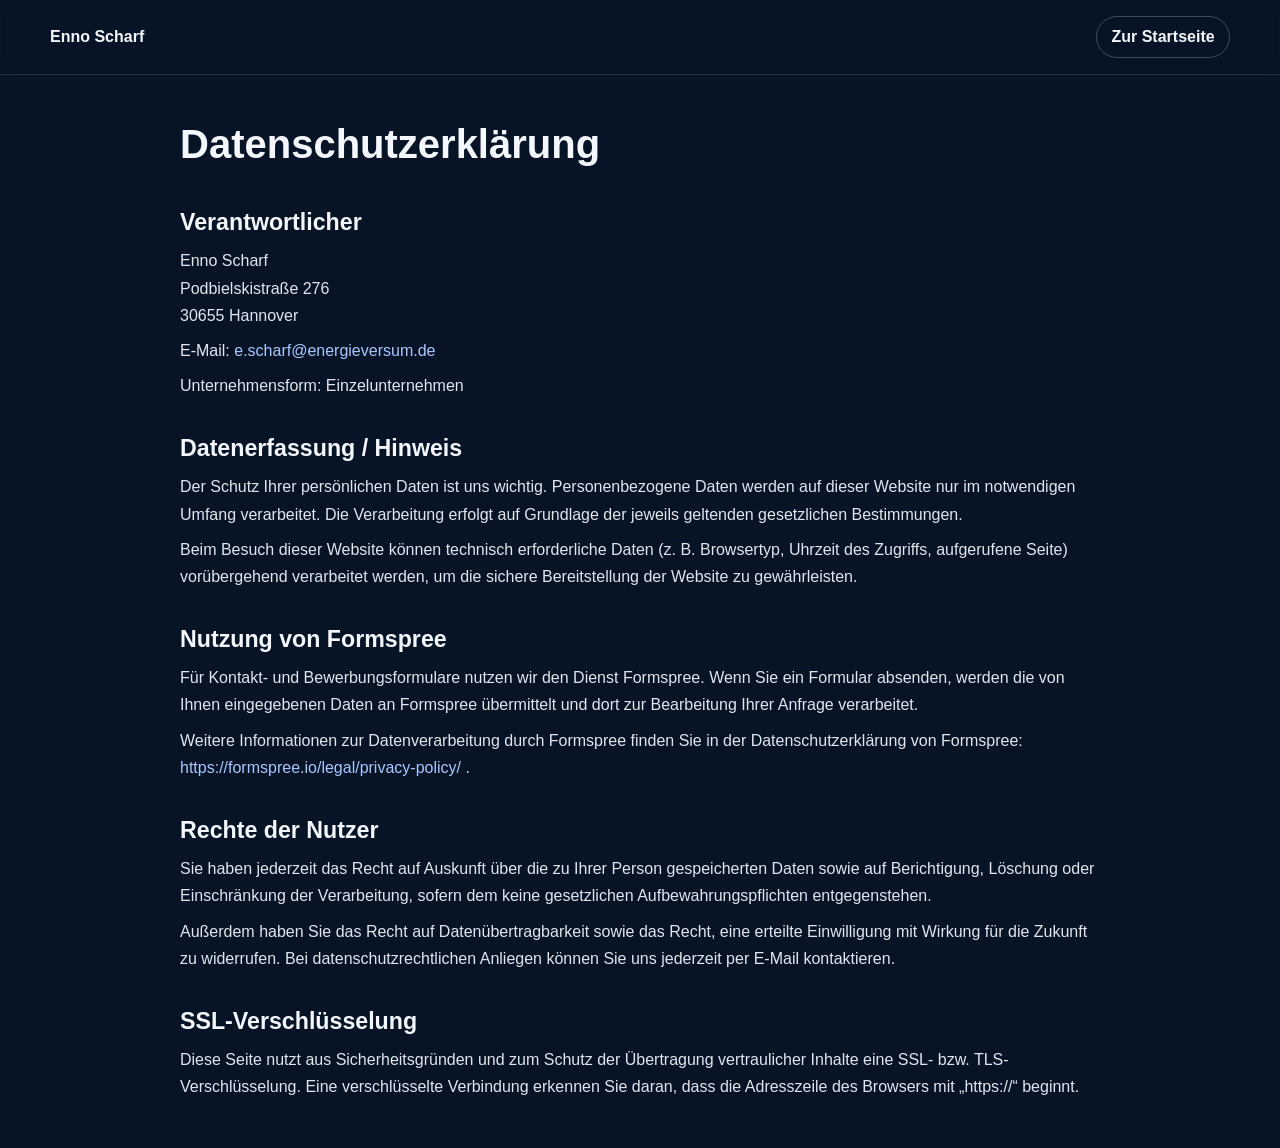
==== commit aef6c614: "Update datenschutz.html" ====
--- a/datenschutz.html
+++ b/datenschutz.html
@@ -3,541 +3,131 @@
 <head>
   <meta charset="UTF-8">
   <meta name="viewport" content="width=device-width, initial-scale=1.0">
-  <meta name="description" content="Door-to-Door ist die Königsklasse im Vertrieb: Enno Scharf, 12+ Jahre D2D Solar an der Haustür. Team, Praxis, Skripte – auch für Einsteiger.">
-  <title>D2D Solar Recruiting | Mit Enno Scharf ins Team</title>
+  <meta name="description" content="Datenschutzerklärung von Enno Scharf.">
+  <title>Datenschutz | Enno Scharf</title>
   <link rel="stylesheet" href="style.css">
+  <style>
+    :root { color-scheme: dark; }
+    body {
+      margin: 0;
+      background: #071426;
+      color: #f4f7ff;
+    }
+    .legal-page {
+      min-height: 100vh;
+      display: flex;
+      flex-direction: column;
+    }
+    .legal-header {
+      border-bottom: 1px solid rgba(255, 255, 255, 0.12);
+      background: rgba(7, 20, 38, 0.9);
+      backdrop-filter: blur(8px);
+    }
+    .legal-header__inner {
+      display: flex;
+      align-items: center;
+      justify-content: space-between;
+      gap: 1rem;
+      padding: 1rem 0;
+    }
+    .legal-back {
+      color: #f4f7ff;
+      text-decoration: none;
+      border: 1px solid rgba(255, 255, 255, 0.24);
+      border-radius: 999px;
+      padding: 0.5rem 0.9rem;
+      font-weight: 600;
+    }
+    .legal-main {
+      width: min(920px, 92vw);
+      margin: 0 auto;
+      padding: 2.5rem 0 3rem;
+    }
+    .legal-main h1 {
+      margin-top: 0;
+      font-size: clamp(1.8rem, 5vw, 2.5rem);
+    }
+    .legal-main h2 {
+      margin-top: 2rem;
+      font-size: clamp(1.15rem, 3.6vw, 1.45rem);
+    }
+    .legal-main p {
+      line-height: 1.7;
+      margin: 0.5rem 0 0;
+      color: rgba(244, 247, 255, 0.92);
+    }
+    .legal-main a {
+      color: #a9c7ff;
+    }
+  </style>
 </head>
 <body>
+  <div class="legal-page">
+    <header class="legal-header">
+      <div class="container legal-header__inner">
+        <strong>Enno Scharf</strong>
+        <a class="legal-back" href="index.html" aria-label="Zur Startseite">
+          Zur Startseite
+        </a>
+      </div>
+    </header>
 
-  <div class="grain" aria-hidden="true"></div>
+    <main class="legal-main">
+      <h1>Datenschutzerklärung</h1>
 
-  <!-- Navigation -->
-  <header class="nav" id="nav">
-    <div class="nav__inner">
-      <a href="#" class="nav__logo" aria-label="Startseite">
-        <span class="logo-text" aria-hidden="true">Enno Scharf</span>
-      </a>
-      <nav class="nav__links" aria-label="Hauptnavigation">
-        <a href="#story">Story</a>
-        <a href="#company-video">Film</a>
-        <a href="#recruit">Für dich</a>
-        <a href="#benefits">Vorteile</a>
-        <a href="#faq">FAQ</a>
-      </nav>
-      <a href="#apply" class="nav__cta btn btn--primary btn--sm">Jetzt bewerben</a>
-      <button class="nav__toggle" id="navToggle" aria-label="Menü öffnen" aria-expanded="false">
-        <span></span><span></span>
-      </button>
-    </div>
-    <div class="nav__mobile" id="navMobile" aria-hidden="true">
-      <a href="#story">Story</a>
-      <a href="#company-video">Film</a>
-      <a href="#recruit">Für dich</a>
-      <a href="#benefits">Vorteile</a>
-      <a href="#faq">FAQ</a>
-      <a href="#apply" class="btn btn--primary">Jetzt bewerben</a>
-    </div>
-  </header>
+      <section aria-labelledby="verantwortlicher">
+        <h2 id="verantwortlicher">Verantwortlicher</h2>
+        <p>Enno Scharf<br>Podbielskistraße 276<br>30655 Hannover</p>
+        <p>E-Mail: <a href="mailto:e.scharf@energieversum.de">e.scharf@energieversum.de</a></p>
+        <p>Unternehmensform: Einzelunternehmen</p>
+      </section>
 
-  <main>
+      <section aria-labelledby="datenerfassung">
+        <h2 id="datenerfassung">Datenerfassung / Hinweis</h2>
+        <p>
+          Der Schutz Ihrer persönlichen Daten ist uns wichtig. Personenbezogene Daten werden auf dieser Website nur im notwendigen Umfang
+          verarbeitet. Die Verarbeitung erfolgt auf Grundlage der jeweils geltenden gesetzlichen Bestimmungen.
+        </p>
+        <p>
+          Beim Besuch dieser Website können technisch erforderliche Daten (z. B. Browsertyp, Uhrzeit des Zugriffs, aufgerufene Seite)
+          vorübergehend verarbeitet werden, um die sichere Bereitstellung der Website zu gewährleisten.
+        </p>
+      </section>
 
-    <!-- 1. Hero -->
-    <section class="hero" id="hero">
-      <div class="hero__bg" aria-hidden="true">
-        <img
-          src="Titelbild.PNG"
-          alt=""
-          class="hero__img"
-          width="1920"
-          height="1080"
-          fetchpriority="high"
-          decoding="async"
-          onerror="this.remove()"
-        >
-        <div class="hero__mesh"></div>
-        <div class="hero__overlay"></div>
-        <div class="hero__glow"></div>
-      </div>
-      <div class="hero__content container">
-        <div class="desktop-only">
-          <h1 class="hero__title reveal">
-            Door-to-Door ist die Königsklasse<br>
-            <em>im Vertrieb.</em>
-          </h1>
-          <div class="hero__subtitle hero__subtitle--stack reveal reveal--delay-1">
-            <p>
-              Ich bin <strong>Enno Scharf</strong>. Seit <strong>12+ Jahren</strong> Door-to-Door im Solar – direkt an der Haustür.
-            </p>
-            <p>
-              Dort lernst du, was dir kein Bürojob gibt: Selbstvertrauen, Menschenkenntnis, mentale Stärke – auch unter Druck.
-            </p>
-            <p>
-              Door-to-Door ist hart. Genau deshalb verändert es Menschen.
-            </p>
-            <p>
-              Ich suche neue Leute fürs Team – mit oder ohne Erfahrung. Bei uns: echte Praxis, Skripte, und jemand, der zeigt, wie Vertrieb an der Tür läuft.
-            </p>
-          </div>
-        </div>
-        <div class="mobile-only">
-          <h1 class="hero__title reveal">
-            Door-to-Door Vertrieb.<br>
-            Echt. Direkt. Stark.
-          </h1>
-          <p class="hero__subtitle reveal reveal--delay-1">
-            Ich bin Enno Scharf. Seit über 12 Jahren draußen im Solarvertrieb. Wenn du lernen, verdienen und mental stärker werden willst, bekommst du hier echte Praxis statt leere Versprechen.
-          </p>
-        </div>
-        <div class="hero__actions reveal reveal--delay-2">
-          <a href="#apply" class="btn btn--primary btn--lg btn--glow">Kostenlos bewerben</a>
-          <a href="#story" class="btn btn--ghost btn--lg">Meine Story</a>
-        </div>
-      </div>
-    </section>
+      <section aria-labelledby="formspree">
+        <h2 id="formspree">Nutzung von Formspree</h2>
+        <p>
+          Für Kontakt- und Bewerbungsformulare nutzen wir den Dienst Formspree. Wenn Sie ein Formular absenden, werden die von Ihnen
+          eingegebenen Daten an Formspree übermittelt und dort zur Bearbeitung Ihrer Anfrage verarbeitet.
+        </p>
+        <p>
+          Weitere Informationen zur Datenverarbeitung durch Formspree finden Sie in der Datenschutzerklärung von Formspree:
+          <a href="https://formspree.io/legal/privacy-policy/" target="_blank" rel="noopener noreferrer">
+            https://formspree.io/legal/privacy-policy/
+          </a>.
+        </p>
+      </section>
 
-    <!-- 2. Story – Enno-led -->
-    <section class="editorial editorial--light section--soft-top" id="story">
-      <div class="container">
-        <div class="editorial__copy editorial__copy--solo reveal">
-            <span class="section__eyebrow">Warum ich Leute suche</span>
-            <h2 class="section__title section__title--editorial">
-              Ich war lange allein an der Tür.<br>
-              <span class="text-gradient">Jetzt will ich Wissen weitergeben – mit dir im Team.</span>
-            </h2>
-            <div class="editorial__body">
-              <p class="editorial__lead">
-                Ich bin <strong>Enno Scharf</strong>, 32. Über <strong>12 Jahre</strong> habe ich Door-to-Door Vertrieb im Solarbereich gemacht – von den ersten unsicheren Gesprächen bis zu Tagen, an denen alles sitzt. Heute suche ich <strong>neue Leute</strong>, die mit mir aktiv im Außendienst arbeiten wollen: nicht als anonyme Nummer, sondern mit echtem Zugang zu dem, was ich selbst jeden Tag nutze.
-              </p>
-              <p>
-                Solar ist das Produkt: verständlich, gefragt, gut erklärbar an der Haustür. Was dich weiterbringt, ist das <strong>Wie</strong>: wie du anklopfst, wie du bleibst, wie du aus einem schweren Block trotzdem einen guten Tag machst – ohne peinliche Tricks.
-              </p>
-              <p>
-                Im Rücken hast du ein kleines Team – <strong>Björn Schaper</strong> hilft im operativen Alltag. Aber Training, Feedback und ob wir zusammenpassen, läuft über mich – weil ich noch selbst draußen bin.
-              </p>
-            </div>
-        </div>
-      </div>
-    </section>
+      <section aria-labelledby="rechte">
+        <h2 id="rechte">Rechte der Nutzer</h2>
+        <p>
+          Sie haben jederzeit das Recht auf Auskunft über die zu Ihrer Person gespeicherten Daten sowie auf Berichtigung, Löschung
+          oder Einschränkung der Verarbeitung, sofern dem keine gesetzlichen Aufbewahrungspflichten entgegenstehen.
+        </p>
+        <p>
+          Außerdem haben Sie das Recht auf Datenübertragbarkeit sowie das Recht, eine erteilte Einwilligung mit Wirkung für die Zukunft
+          zu widerrufen. Bei datenschutzrechtlichen Anliegen können Sie uns jederzeit per E-Mail kontaktieren.
+        </p>
+      </section>
 
-    <!-- Story Teil 2 – Dunkle Sektion -->
-    <section class="editorial editorial--dark">
-      <div class="container">
-        <blockquote class="pull-quote reveal">
-          <span class="pull-quote__mark" aria-hidden="true">"</span>
-          <span class="pull-quote__text">Als D2Dler gewinnt nicht der mit dem tollsten Lebenslauf – sondern der, der eine Runde dranhängt.</span>
-          <span class="pull-quote__mark pull-quote__mark--end" aria-hidden="true">"</span>
-        </blockquote>
-        <div class="editorial__split reveal reveal--delay-1">
-          <div class="editorial__body editorial__body--light">
-            <p>
-              Der Wendepunkt war simpel: keine Motivations-Sprüche mehr – sondern <strong>Systeme</strong>, die im Door-to-Door tragen. Jahre am Feld, viele Fehler, viel Nachbessern – bis klar war, was wirklich funktioniert.
-            </p>
-            <p>
-              Heute bin ich ruhiger und klarer an der Tür – nicht weil es „easy“ ist, sondern weil ich die Abkürzungen kenne, die mir früher gefehlt haben.
-            </p>
-          </div>
-          <div class="editorial__body editorial__body--light">
-            <p>
-              Genau deshalb will ich dir den Teil abnehmen, der Zeit frisst: <strong>Du musst nicht alles noch mal alleine erfinden.</strong> Wenn du lernbereit bist, ehrlich bleibst und liefern willst, bekommst du das, was mir damals gefehlt hat: Abläufe, Skripte und Feedback, die aus echten Türen und echten Einwänden kommen.
-            </p>
-            <p class="editorial__closing">
-              Mein Antrieb: dir den Einstieg zu erleichtern – damit du <strong>verdienen</strong>, <strong>lernen</strong> und <strong>dranbleiben</strong> kannst, ohne alles alleine ausprobieren zu müssen.
-            </p>
-          </div>
-        </div>
-        <div class="pill-row reveal reveal--delay-2">
-          <span class="pill">Funktionierende Prozesse</span>
-          <span class="pill">Erprobte Skripte</span>
-          <span class="pill">Echte Praxis-Erfahrung</span>
-          <span class="pill">Persönliches Coaching</span>
-        </div>
-      </div>
-    </section>
-
-    <!-- Intro-Film (iPhone-Demo) -->
-    <section class="phone-showcase section--soft-top" id="company-video" aria-labelledby="phone-showcase-heading">
-      <div class="container">
-        <div class="phone-showcase__copy reveal">
-          <h2 id="phone-showcase-heading">D2D in seiner reinsten Form</h2>
-          <p class="phone-showcase__subhead">Ein kurzer, echter Blick in den Außendienst.</p>
-          <p>
-            <strong>D2D ist die Königsdisziplin im Vertrieb.</strong> Nicht, weil es bequem ist, sondern weil du hier lernst,
-            unter Druck klar zu bleiben und trotzdem zu liefern.
-          </p>
-          <p>
-            An schwierigen Tagen sagt dir der Kopf: falsches Gebiet, falsche Zeit, zu müde, heute lieber früher Schluss.
-            Manchmal fühlt sich jeder Schritt schwer an. Genau dann trennt sich Durchschnitt von Niveau.
-          </p>
-          <p class="phone-showcase__highlight">
-            Du gehst weiter. Du klingelst weiter. Du wirst stärker.
-          </p>
-        </div>
-        <div
-          class="phone-showcase__device"
-          role="group"
-          aria-label="Videoplayer: Enno Scharf – Außendienst &amp; Zusammenarbeit"
-        >
-          <span class="phone-showcase__island" aria-hidden="true"></span>
-          <div class="phone-showcase__screen">
-            <iframe
-              class="phone-showcase__video"
-              src="https://www.youtube.com/embed/DAJzPwBrLqo"
-              title="Enno Scharf Video"
-              frameborder="0"
-              allow="accelerometer; autoplay; clipboard-write; encrypted-media; gyroscope; picture-in-picture"
-              allowfullscreen>
-            </iframe>
-          </div>
-        </div>
-      </div>
-    </section>
-
-    <!-- Recruit Block – Für dich -->
-    <section class="editorial editorial--recruit" id="recruit">
-      <div class="container">
-        <div class="recruit-panel reveal">
-          <span class="section__eyebrow section__eyebrow--light">Für dich</span>
-          <h2 class="recruit-panel__title">
-            Du willst rausgehen<br>
-            und Geld verdienen?<br>
-            <span class="text-gradient-light">Dann passt du vielleicht zu uns.</span>
-          </h2>
-          <div class="recruit-panel__quote">
-            <p>Kein perfekter Lebenslauf nötig. Was zählt: <strong>Lust auf die Tür</strong>, Ehrlichkeit und die Bereitschaft, jeden Tag ein Stück besser zu werden.</p>
-          </div>
-          <div class="recruit-panel__body">
-            <p>
-              Ich suche Menschen fürs Door-to-Door im Solarbereich – ob mit oder ohne Erfahrung. Wenn du Gas gibst, wenn’s mal hakt, und trotzdem weitermachst, bist du hier richtig. Wir arbeiten aktiv zusammen, nicht als anonyme Stellenanzeige.
-            </p>
-          </div>
-          <ul class="recruit-checklist">
-            <li>Bereit, im Außendienst jeden Tag besser zu werden</li>
-            <li>Willst Verantwortung fürs eigene Ergebnis</li>
-            <li>Offen für ehrliches Feedback &amp; Coaching aus der Praxis</li>
-            <li>Lust auf Door-to-Door mit klarem System</li>
-          </ul>
-          <a href="#apply" class="btn btn--primary btn--lg btn--glow">Ja – ich will dazugehören</a>
-        </div>
-      </div>
-    </section>
-
-    <!-- 3. Vorteile -->
-    <section class="section benefits section--divider" id="benefits">
-      <div class="container">
-        <aside class="lead-econ reveal reveal--delay-2" aria-labelledby="lead-econ-title">
-          <div class="lead-econ__card">
-            <header class="lead-econ__header">
-              <span class="lead-econ__eyebrow">Einordnung aus der Praxis</span>
-              <h3 class="lead-econ__title" id="lead-econ-title">So kann sich starkes Tempo rechnen – im typischen Rahmen.</h3>
-              <p class="lead-econ__lede">Provision statt starrem Stundenlohn: die Zahlen unten sind eine <strong>Überschlagsrechnung zur Orientierung</strong>, kein Versprechen.</p>
-            </header>
-
-            <div class="lead-econ__flow" role="group" aria-describedby="lead-econ-note">
-              <div class="lead-econ__step">
-                <span class="lead-econ__step-label">Durchschnitt pro Lead</span>
-                <p class="lead-econ__step-value">
-                  <span class="lead-econ__approx" aria-hidden="true">~</span><span class="lead-econ__sr">circa</span>&nbsp;<span class="lead-econ__num">60</span>&nbsp;<span class="lead-econ__unit">€</span>
-                </p>
-                <p class="lead-econ__step-meta">im Schnitt – je qualifiziertem Lead</p>
-              </div>
-
-              <div class="lead-econ__connector" aria-hidden="true">
-                <span class="lead-econ__op">×</span>
-              </div>
-
-              <div class="lead-econ__step">
-                <span class="lead-econ__step-label">Rhythmus vor Ort</span>
-                <p class="lead-econ__step-value">
-                  <span class="lead-econ__num">1–3</span>&nbsp;<span class="lead-econ__unit-wrap"><span class="lead-econ__thin">Termine</span> <span class="lead-econ__per">pro Stunde</span></span>
-                </p>
-                <p class="lead-econ__step-meta">typischer Rahmen, abhängig von Route &amp; Erfahrung</p>
-              </div>
-
-              <div class="lead-econ__connector" aria-hidden="true">
-                <span class="lead-econ__op">≈</span>
-              </div>
-
-              <div class="lead-econ__step lead-econ__step--accent">
-                <span class="lead-econ__step-label">Ableitung (Orientierung)</span>
-                <p class="lead-econ__step-value">
-                  <span class="lead-econ__approx" aria-hidden="true">≈</span><span class="lead-econ__sr">ungefähr</span>&nbsp;<span class="lead-econ__num">60–180</span>&nbsp;<span class="lead-econ__unit">€</span>&nbsp;<span class="lead-econ__per">pro Stunde</span>
-                </p>
-                <p class="lead-econ__step-meta">abgeleitet · nur zur Einordnung, kein Fixlohn</p>
-              </div>
-            </div>
-
-            <p class="lead-econ__note" id="lead-econ-note"><strong>Keine Garantie</strong> für konkrete Abrechnung oder Stundenleistung – wie in der FAQ besprechen wir Details persönlich im Kennenlerngespräch.</p>
-          </div>
-        </aside>
-
-      </div>
-    </section>
-
-    <!-- 4. Vertrauen -->
-    <section class="section trust section--divider section--soft-top" id="trust">
-      <div class="container">
-        <div class="trust-banner reveal">
-          <div class="trust-banner__item">
-            <span class="trust-banner__value">12+</span>
-            <span class="trust-banner__label">Jahre Door-to-Door</span>
-          </div>
-          <div class="trust-banner__divider"></div>
-          <div class="trust-banner__item">
-            <span class="trust-banner__value">Solar</span>
-            <span class="trust-banner__label">Produkt an der Haustür</span>
-          </div>
-          <div class="trust-banner__divider"></div>
-          <div class="trust-banner__item">
-            <span class="trust-banner__value">48h</span>
-            <span class="trust-banner__label">persönliche Rückmeldung</span>
-          </div>
-        </div>
-        <div class="trust__grid reveal reveal--delay-1">
-          <div class="trust__text">
-            <h2 class="section__title">Ich verspreche dir keine Abkürzung – aber einen ehrlichen Einstieg.</h2>
-            <p>Klare Worte, kurze Wege, kein leeres Gerede. Ich bin noch selbst unterwegs und weiß, wie sich ein harter Block anfühlt – und wie man trotzdem weitermacht. Wenn du als Einsteiger Gas geben willst, hol ich dich da ab, wo ich selbst mal gestanden habe.</p>
-            <a href="#apply" class="btn btn--dark btn--lg">Jetzt bewerben</a>
-          </div>
-          <div class="trust__visual">
-            <img src="Schaper Scharf.jpg" alt="Enno Scharf – Door-to-Door &amp; Team" onerror="this.remove()">
-            <div class="trust__badge">
-              <img src="logo 1.PNG" alt="" onerror="this.remove()">
-              <div>
-                <strong>Enno Scharf</strong>
-                <span>D2D Solar · Team &amp; Coaching</span>
-              </div>
-            </div>
-          </div>
-        </div>
-      </div>
-    </section>
-
-    <section class="section">
-      <div class="container">
-        <aside class="growth-section reveal reveal--delay-3" aria-labelledby="growth-section-title">
-          <div class="growth-section__card">
-            <header class="growth-section__header">
-              <span class="growth-section__eyebrow">ENTWICKLUNG AUS DER PRAXIS</span>
-              <h2 class="growth-section__title" id="growth-section-title">Wer kannst du dadurch werden?</h2>
-              <p class="growth-section__lede">Es geht nicht nur um Provision. Es geht darum, Selbstvertrauen, Mut und innere Stärke aufzubauen.</p>
-            </header>
-
-            <div class="growth-section__grid">
-              <article class="growth-section__tile growth-section__tile--pink">
-                <span class="growth-section__label">SELBSTVERTRAUEN</span>
-                <h3 class="growth-section__big">Sicher auftreten</h3>
-                <p class="growth-section__body">Du lernst, auf fremde Menschen zuzugehen, Gespräche zu führen und auch nach Absagen ruhig und professionell zu bleiben.</p>
-              </article>
-              <article class="growth-section__tile growth-section__tile--accent">
-                <span class="growth-section__label">MUT</span>
-                <h3 class="growth-section__big">Angst überwinden</h3>
-                <p class="growth-section__body">Jeder Tag draußen fordert dich. Genau dadurch wächst du über dich hinaus und entwickelst echte mentale Stärke.</p>
-              </article>
-              <article class="growth-section__tile growth-section__tile--cyan">
-                <span class="growth-section__label">INNERE STÄRKE</span>
-                <h3 class="growth-section__big">Vom Zweifler zum Macher</h3>
-                <p class="growth-section__body">Wer konstant umsetzt, baut Disziplin, Verantwortung und ein Selbstbild auf, das weit über Vertrieb hinausgeht.</p>
-              </article>
-            </div>
-
-            <p class="growth-section__closing">Kein Motivationsgerede. Wir erwarten Einsatz. Aber wenn du bereit bist zu lernen und umzusetzen, bekommst du ein Umfeld, das dich wirklich weiterbringt.</p>
-
-            <div class="growth-section__cta">
-              <p class="growth-section__cta-line">Bereit, mehr aus dir zu machen?</p>
-              <a href="#apply" class="btn btn--primary btn--lg btn--glow">Jetzt bewerben</a>
-            </div>
-          </div>
-        </aside>
-      </div>
-    </section>
-
-    <!-- 5. FAQ -->
-    <section class="section faq" id="faq">
-      <div class="container">
-        <div class="section__header section__header--center reveal">
-          <span class="section__eyebrow">FAQ</span>
-          <h2 class="section__title">Häufige Fragen –<br><span class="text-gradient">ehrlich beantwortet.</span></h2>
-        </div>
-        <div class="faq__list reveal reveal--delay-1">
-          <details class="faq__item">
-            <summary>Ist der Job wirklich so einfach, wie viele behaupten?</summary>
-            <p>Nein. Vertrieb ist leistungsorientiert – nichts für Leute, die nur auf schnelles Geld hoffen, ohne etwas dafür zu tun.</p>
-            <p>Im Door-to-Door brauchst du Disziplin, Kommunikation und den Mut, jeden Tag auf Menschen zuzugehen. Es gibt gute und schlechte Tage. Wer lernt und dranbleibt, kann sich hier ein starkes Einkommen aufbauen.</p>
-          </details>
-          <details class="faq__item">
-            <summary>Was macht euch anders als ein klassisches Solar-Setup?</summary>
-            <p>Keine aufpolierte Solar-Show von der Zentrale: Du arbeitest mit jemandem, der selbst noch an der Tür ist. Skripte, Abläufe und Feedback kommen aus der Praxis – nicht aus Folien.</p>
-          </details>
-          <details class="faq__item">
-            <summary>Wie sieht die Vergütung aus?</summary>
-            <p>Provision, ungedeckelt: Wenn du im Feld lieferst, verdienst du mit. Konkrete Rahmen klären wir transparent im Kennenlerngespräch – ohne leere Versprechen.</p>
-          </details>
-          <details class="faq__item">
-            <summary>Muss ich Kaltakquise machen?</summary>
-            <p>Ja – Door-to-Door heißt, aktiv an Haustüren zu gehen. Aber mit Struktur, Skripten und Begleitung von jemandem, der denselben Job kennt. Kein planloses Drauflos.</p>
-          </details>
-          <details class="faq__item">
-            <summary>Wie schnell kann ich starten?</summary>
-            <p>Bewerbung absenden → kurzes Gespräch → Kennenlernen im Team → Start. Ich melde mich innerhalb von 48 Stunden persönlich bei dir.</p>
-          </details>
-        </div>
-      </div>
-    </section>
-
-    <!-- 6. Bewerbung -->
-    <section class="section apply" id="apply">
-      <div class="apply__bg" aria-hidden="true"></div>
-      <div class="container">
-        <div class="apply__inner reveal">
-          <div class="apply__text">
-            <span class="section__eyebrow section__eyebrow--light">Letzter Schritt</span>
-            <h2 class="section__title section__title--light">
-              Bewerbung fürs D2D<br>mit Enno
-            </h2>
-            <p>
-              Wenn du bis hier gelesen hast und Lust auf die Tür hast: Schick mir Kurzinfos. Ich melde mich persönlich – und wir klären ehrlich, ob der Einstieg ins Door-to-Door Solar zu dir passt.
-            </p>
-            <div class="apply__trust">
-              <span>✓ Unverbindlich</span>
-              <span>✓ Antwort in 48h</span>
-              <span>✓ Persönliches Gespräch</span>
-            </div>
-          </div>
-          <form class="apply__form" id="applyForm" action="https://formspree.io/f/xlgvoyrr" method="POST" accept-charset="UTF-8">
-            <input type="hidden" name="_subject" value="Neue Bewerbung – D2D Solar">
-            <div class="form__row">
-              <label class="form__field">
-                <span>Vorname</span>
-                <input type="text" name="firstname" placeholder="Max" required autocomplete="given-name">
-              </label>
-              <label class="form__field">
-                <span>Nachname</span>
-                <input type="text" name="lastname" placeholder="Mustermann" required autocomplete="family-name">
-              </label>
-            </div>
-            <label class="form__field">
-              <span>E-Mail</span>
-              <input type="email" name="email" placeholder="max@beispiel.de" required autocomplete="email">
-            </label>
-            <label class="form__field">
-              <span>Telefon</span>
-              <input type="tel" name="phone" placeholder="+49 123 456789" required autocomplete="tel">
-            </label>
-            <label class="form__field">
-              <span>Warum D2D bei mir – kurz? (optional)</span>
-              <textarea name="message" rows="3" placeholder="Erfahrung, Ziel, warum du im Außendienst performen willst …"></textarea>
-            </label>
-
-            <div class="form__steps" id="applyFormSteps">
-              <div class="form__step form__step--visible" id="step-drivers" data-form-step="drivers">
-                <fieldset class="form__group">
-                  <legend class="form__legend">Führerschein</legend>
-                  <div class="form__options" role="radiogroup" aria-required="true">
-                    <label class="form__option">
-                      <input type="radio" name="drivers_license" value="Ja" required>
-                      <span>Ja</span>
-                    </label>
-                    <label class="form__option">
-                      <input type="radio" name="drivers_license" value="Nein">
-                      <span>Nein</span>
-                    </label>
-                  </div>
-                </fieldset>
-              </div>
-
-              <div class="form__step" id="step-sales" data-form-step="sales" aria-hidden="true">
-                <fieldset class="form__group">
-                  <legend class="form__legend">Vertriebserfahrung</legend>
-                  <div class="form__options" role="radiogroup" aria-required="true">
-                    <label class="form__option">
-                      <input type="radio" name="sales_experience" value="Ja">
-                      <span>Ja</span>
-                    </label>
-                    <label class="form__option">
-                      <input type="radio" name="sales_experience" value="Nein">
-                      <span>Nein</span>
-                    </label>
-                  </div>
-                </fieldset>
-              </div>
-
-              <div class="form__step" id="step-sales-detail" data-form-step="sales-detail" aria-hidden="true">
-                <label class="form__field">
-                  <span>Wie lange?</span>
-                  <select name="sales_experience_duration">
-                    <option value="" disabled selected>Bitte wählen</option>
-                    <option value="Weniger als 6 Monate">Weniger als 6 Monate</option>
-                    <option value="6–12 Monate">6–12 Monate</option>
-                    <option value="1–2 Jahre">1–2 Jahre</option>
-                    <option value="2–5 Jahre">2–5 Jahre</option>
-                    <option value="Mehr als 5 Jahre">Mehr als 5 Jahre</option>
-                  </select>
-                </label>
-                <label class="form__field">
-                  <span>Welche Tätigkeit?</span>
-                  <input type="text" name="sales_experience_activity" placeholder="z. B. Door-to-Door, Telefonvertrieb …" autocomplete="off">
-                </label>
-              </div>
-
-              <div class="form__step" id="step-hours" data-form-step="hours" aria-hidden="true">
-                <fieldset class="form__group">
-                  <legend class="form__legend">Wie viele Stunden pro Woche möchtest du investieren?</legend>
-                  <div class="form__options form__options--triple" role="radiogroup" aria-required="true">
-                    <label class="form__option">
-                      <input type="radio" name="hours_per_week" value="0–5">
-                      <span>0–5</span>
-                    </label>
-                    <label class="form__option">
-                      <input type="radio" name="hours_per_week" value="5–15">
-                      <span>5–15</span>
-                    </label>
-                    <label class="form__option">
-                      <input type="radio" name="hours_per_week" value="15–25">
-                      <span>15–25</span>
-                    </label>
-                  </div>
-                </fieldset>
-              </div>
-            </div>
-
-            <label class="form__checkbox">
-              <input type="checkbox" name="privacy" required>
-              <span>Ich stimme der Verarbeitung meiner Daten gemäß Datenschutzerklärung zu.</span>
-            </label>
-            <button type="submit" class="btn btn--primary btn--lg btn--full btn--glow">Bewerbung absenden →</button>
-          </form>
-        </div>
-      </div>
-    </section>
-
-  </main>
-
-  <!-- 7. Footer -->
-  <footer class="footer">
-    <div class="container">
-      <div class="footer__top">
-        <a href="#" class="footer__logo">
-          <span class="logo-text" aria-hidden="true">Enno Scharf</span>
-        </a>
-        <nav class="footer__nav" aria-label="Footer Navigation">
-          <a href="#story">Story</a>
-          <a href="#company-video">Film</a>
-          <a href="#recruit">Für dich</a>
-          <a href="#benefits">Vorteile</a>
-          <a href="#faq">FAQ</a>
-          <a href="#apply">Bewerben</a>
-        </nav>
-      </div>
-      <div class="footer__bottom">
-        <p>&copy; <span id="year"></span> Enno Scharf · D2D Solar Recruiting. Alle Rechte vorbehalten.</p>
-        <div class="footer__legal">
-          <a href="impressum.html">Impressum</a>
-          <a href="datenschutz.html">Datenschutz</a>
-        </div>
-      </div>
-    </div>
-  </footer>
-
-  <script src="script.js"></script>
+      <section aria-labelledby="ssl">
+        <h2 id="ssl">SSL-Verschlüsselung</h2>
+        <p>
+          Diese Seite nutzt aus Sicherheitsgründen und zum Schutz der Übertragung vertraulicher Inhalte eine SSL- bzw. TLS-Verschlüsselung.
+          Eine verschlüsselte Verbindung erkennen Sie daran, dass die Adresszeile des Browsers mit „https://“ beginnt.
+        </p>
+      </section>
+    </main>
+  </div>
 </body>
 </html>
--- a/style.css
+++ b/style.css
@@ -302,7 +302,12 @@
 }
 
 .nav__mobile.is-open { opacity: 1; visibility: visible; }
-.nav__mobile a { font-size: 1.35rem; font-weight: 600; color: var(--white); }
+  .nav__mobile a { font-size: 1.35rem; font-weight: 600; color: var(--white); }
+
+  .nav__mobile .btn {
+    min-height: 48px;
+    width: min(100%, 18rem);
+  }
 
 /* Hero */
 .hero {
@@ -537,6 +542,10 @@
 .hero__subtitle--stack p:last-child {
   margin-bottom: 0;
 }
+
+/* Hero desktop / mobile copy */
+.desktop-only { display: block; }
+.mobile-only { display: none; }
 
 .hero__actions {
   display: flex;
@@ -911,10 +920,16 @@
   display: block;
   width: 100%;
   height: 100%;
-  object-fit: cover;
-  object-position: center;
+  border: 0;
   border-radius: inherit;
   background: #000;
+}
+
+iframe.phone-showcase__video {
+  position: absolute;
+  inset: 0;
+  width: 100%;
+  height: 100%;
 }
 
 @media (min-width: 900px) {
@@ -1953,6 +1968,8 @@
   border-radius: 24px;
   padding: 2rem;
   backdrop-filter: blur(16px);
+  overflow-x: clip;
+  max-width: 100%;
 }
 
 .form__row {
@@ -2011,6 +2028,129 @@
   background-size: 6px 6px, 6px 6px;
   background-repeat: no-repeat;
   padding-right: 2.4rem;
+}
+
+.form__steps {
+  margin-top: 0.25rem;
+  padding-top: 0.25rem;
+  border-top: 1px solid rgba(255, 255, 255, 0.08);
+}
+
+.form__step {
+  overflow: hidden;
+  max-height: 0;
+  opacity: 0;
+  margin-bottom: 0;
+  pointer-events: none;
+  transition:
+    max-height 0.45s var(--ease),
+    opacity 0.35s var(--ease),
+    margin-bottom 0.35s var(--ease);
+}
+
+.form__step.form__step--visible {
+  max-height: 520px;
+  opacity: 1;
+  margin-bottom: 0.25rem;
+  pointer-events: auto;
+}
+
+.form__step.form__step--visible:last-child {
+  margin-bottom: 0.75rem;
+}
+
+.form__group {
+  margin: 0;
+  padding: 0;
+  border: 0;
+  min-width: 0;
+}
+
+.form__legend {
+  display: block;
+  font-size: 0.75rem;
+  font-weight: 600;
+  letter-spacing: 0.04em;
+  text-transform: uppercase;
+  color: rgba(255, 255, 255, 0.5);
+  margin-bottom: 0.55rem;
+  padding: 0;
+}
+
+.apply__form input[type="radio"] {
+  position: absolute;
+  opacity: 0;
+  width: 1px;
+  height: 1px;
+  padding: 0;
+  margin: -1px;
+  overflow: hidden;
+  clip: rect(0, 0, 0, 0);
+  white-space: nowrap;
+  border: 0;
+  pointer-events: none;
+}
+
+.form__options {
+  display: flex;
+  flex-wrap: wrap;
+  gap: 0.5rem;
+}
+
+.form__options--triple .form__option {
+  flex: 1 1 calc(33.333% - 0.34rem);
+  min-width: 5.5rem;
+}
+
+.form__option {
+  position: relative;
+  flex: 1 1 calc(50% - 0.25rem);
+  min-width: 7rem;
+  display: flex;
+  align-items: center;
+  justify-content: center;
+  margin: 0;
+  padding: 16px;
+  font-size: 0.9375rem;
+  font-weight: 500;
+  color: rgba(255, 255, 255, 0.92);
+  text-align: center;
+  background: rgba(255, 255, 255, 0.08);
+  border: 1px solid rgba(255, 255, 255, 0.16);
+  border-radius: 18px;
+  cursor: pointer;
+  -webkit-tap-highlight-color: transparent;
+  transition:
+    border-color 0.2s,
+    background 0.2s,
+    color 0.2s,
+    box-shadow 0.2s;
+}
+
+.form__option:has(input:focus-visible) {
+  outline: none;
+  border-color: rgba(92, 160, 255, 0.9);
+  box-shadow: 0 0 0 3px rgba(92, 160, 255, 0.25);
+}
+
+.form__option:has(input:checked) {
+  color: var(--white);
+  background: linear-gradient(135deg, rgba(77, 148, 255, 0.35), rgba(255, 255, 255, 0.1));
+  border-color: rgba(92, 160, 255, 0.9);
+  box-shadow:
+    0 0 0 1px rgba(92, 160, 255, 0.35),
+    0 12px 30px rgba(0, 0, 0, 0.22);
+}
+
+@media (hover: hover) and (pointer: fine) {
+  .form__option:hover {
+    border-color: rgba(255, 255, 255, 0.28);
+    color: var(--white);
+  }
+
+  .form__option:has(input:checked):hover {
+    border-color: rgba(92, 160, 255, 0.9);
+  }
 }
 
 .form__checkbox {
@@ -2144,24 +2284,514 @@
 }
 
 @media (max-width: 768px) {
-  :root { --nav-height: 64px; }
-
-  .nav__links, .nav__cta { display: none; }
+  :root {
+    --nav-height: 60px;
+    --section-y: clamp(3.25rem, 9vw, 5.5rem);
+    --container: min(1180px, calc(100% - 1.5rem));
+  }
+
+  body { line-height: 1.5; }
+
+  .nav__links { display: none; }
   .nav__toggle { display: flex; }
   .nav__mobile { display: flex; }
 
+  .nav__inner { gap: 0.5rem; }
+  .nav__logo img { height: 28px; }
+
+  .nav__cta {
+    display: inline-flex;
+    margin-left: auto;
+    margin-right: 0.35rem;
+    padding: 0.5rem 0.9rem;
+    font-size: 0.75rem;
+    min-height: 40px;
+    white-space: nowrap;
+  }
+
+  .section__title { margin-bottom: 1rem; }
+  .section__header--center { margin-bottom: 2rem; }
+
+  .editorial__lead {
+    font-size: 1.05rem;
+    line-height: 1.5;
+  }
+
+  .editorial__body p,
+  .recruit-panel__body p,
+  .trust__text p,
+  .apply__text p {
+    line-height: 1.52;
+    max-width: 36rem;
+  }
+
+  .pull-quote { margin-bottom: 2.25rem; }
+
+  .trust-banner {
+    gap: 1.25rem;
+    padding: 1.5rem 1.25rem;
+    margin-bottom: 2.5rem;
+  }
+
   .form__row { grid-template-columns: 1fr; }
 
+  /* Hero mobile — full viewport landing; story below fold */
+  .hero {
+    min-height: 100svh;
+    max-height: none;
+    display: flex;
+    flex-direction: column;
+    align-items: stretch;
+    justify-content: center;
+    overflow: hidden;
+    margin-bottom: 0;
+  }
+
+  .hero__overlay {
+    background:
+      linear-gradient(
+        180deg,
+        rgba(2, 6, 23, 0.68) 0%,
+        rgba(7, 21, 37, 0.36) 42%,
+        rgba(2, 6, 23, 0.58) 100%
+      ),
+      radial-gradient(ellipse 110% 85% at 50% 30%, rgba(2, 6, 23, 0.28) 0%, rgba(2, 6, 23, 0.62) 75%);
+  }
+
+  .hero__img {
+    object-fit: cover;
+    object-position: center 22%;
+  }
+
+  .desktop-only { display: none; }
+  .mobile-only { display: block; }
+
+  .hero__content {
+    flex: 0 1 auto;
+    display: flex;
+    flex-direction: column;
+    justify-content: center;
+    align-items: center;
+    width: 100%;
+    padding: calc(var(--nav-height) + 0.5rem) 0 0.75rem;
+    margin: auto 0;
+  }
+
+  .mobile-only .hero__title {
+    font-size: clamp(2.4rem, 10vw, 3.4rem);
+    line-height: 1.03;
+    letter-spacing: -0.028em;
+    margin-bottom: 0.75rem;
+  }
+
+  .mobile-only .hero__subtitle {
+    font-size: 1.05rem;
+    line-height: 1.55;
+    max-width: 34rem;
+    margin-bottom: 1rem;
+    color: rgba(255, 255, 255, 0.86);
+  }
+
+  .hero__actions {
+    gap: 0.45rem;
+    margin-top: 0.15rem;
+  }
+
+  .hero__actions .btn {
+    min-height: 46px;
+    padding: 0.78rem 1.2rem;
+  }
+
+  .hero__actions .btn--lg {
+    padding: 0.78rem 1.25rem;
+    font-size: 0.9375rem;
+  }
+
+  /* Story starts after hero — no overlap into first screen */
+  #story.editorial,
+  #story.section--soft-top {
+    margin-top: 0;
+    transform: none;
+  }
+
+  #story.section--soft-top {
+    padding-top: var(--section-y);
+  }
+
+  /* Form mobile */
+  .apply__inner {
+    gap: 2.25rem;
+  }
+
+  .apply__form {
+    width: 100%;
+    max-width: 100%;
+    padding: 1.35rem 20px;
+    border-radius: 20px;
+    overflow: hidden;
+  }
+
+  .form__group {
+    margin: 0;
+    padding: 0;
+    border: none;
+    min-width: 0;
+  }
+
+  .form__legend {
+    font-size: 0.8125rem;
+    margin-bottom: 0.65rem;
+    color: rgba(255, 255, 255, 0.65);
+  }
+
+  .form__options {
+    display: grid;
+    grid-template-columns: 1fr 1fr;
+    gap: 0.6rem;
+  }
+
+  .form__options--triple {
+    grid-template-columns: repeat(3, 1fr);
+  }
+
+  .form__option {
+    flex: none;
+    min-width: 0;
+    min-height: 52px;
+    padding: 16px;
+    font-size: 0.9375rem;
+    font-weight: 600;
+  }
+
+  .form__field input,
+  .form__field textarea,
+  .form__field select {
+    min-height: 50px;
+    border-radius: 14px;
+    font-size: 1rem;
+  }
+
+  .form__checkbox {
+    align-items: flex-start;
+    gap: 0.85rem;
+    margin-bottom: 1.35rem;
+  }
+
+  .form__checkbox input {
+    flex-shrink: 0;
+    width: 22px;
+    height: 22px;
+    margin-top: 0.15rem;
+    accent-color: var(--accent-bright);
+  }
+
+  .form__checkbox span {
+    flex: 1;
+    font-size: 0.875rem;
+    line-height: 1.5;
+    color: rgba(255, 255, 255, 0.72);
+  }
+
+  .apply__form .btn--full {
+    min-height: 56px;
+    padding: 1rem 1.5rem;
+    font-size: 1.0625rem;
+    font-weight: 700;
+    border-radius: 100px;
+    letter-spacing: 0.01em;
+  }
+
+  /* Footer mobile */
   .footer__top { flex-direction: column; align-items: flex-start; gap: 1.5rem; }
   .footer__bottom { flex-direction: column; }
 
-}
-
-@media (min-width: 769px) {}
+  html,
+  body {
+    overflow-x: hidden;
+    max-width: 100%;
+  }
+
+  .container,
+  .apply__form,
+  .phone-showcase__device {
+    max-width: 100%;
+  }
+}
+
+@media (max-width: 480px) and (max-height: 740px) {
+  .hero__content {
+    padding-top: calc(var(--nav-height) + 0.35rem);
+    padding-bottom: 0.5rem;
+  }
+
+  .mobile-only .hero__title {
+    margin-bottom: 0.55rem;
+  }
+
+  .mobile-only .hero__subtitle {
+    margin-bottom: 0.85rem;
+  }
+
+  .hero__actions {
+    gap: 0.4rem;
+  }
+
+  .hero__actions .btn,
+  .hero__actions .btn--lg {
+    min-height: 44px;
+    padding: 0.7rem 1.1rem;
+  }
+}
 
 @media (max-width: 480px) {
-  .hero__actions { flex-direction: column; width: 100%; }
-  .hero__actions .btn { width: 100%; }
+  :root {
+    --nav-height: 56px;
+    --section-y: clamp(2.5rem, 7.5vw, 3.75rem);
+    --container: min(1180px, calc(100% - 1.25rem));
+  }
+
+  .section--soft-top { padding-top: var(--section-y); }
+
+  .btn {
+    min-height: 48px;
+    white-space: normal;
+    text-align: center;
+  }
+
+  .btn--sm { min-height: 40px; }
+
+  /* Hero: stacked CTAs, still within 100svh from 768px rules */
+  .hero__img {
+    object-position: center 20%;
+  }
+
+  .hero__content {
+    padding-bottom: 0.65rem;
+  }
+
+  .hero__actions {
+    flex-direction: column;
+    width: 100%;
+    gap: 0.4rem;
+    margin-top: 0.1rem;
+  }
+
+  .hero__actions .btn {
+    width: 100%;
+    min-height: 46px;
+    padding: 0.75rem 1.15rem;
+  }
+
+  .btn--glow { animation: none; }
+
+  .section__title {
+    font-size: clamp(1.65rem, 6.8vw, 2.25rem);
+    line-height: 1.1;
+  }
+
+  .section__title--editorial { font-size: clamp(1.75rem, 7.2vw, 2.35rem); }
+
+  .editorial__lead { font-size: 1rem; margin-bottom: 1rem; }
+
+  .editorial__body p { margin-bottom: 0.9rem; }
+
+  .editorial__closing {
+    font-size: 1rem;
+    padding-left: 1rem;
+    margin-top: 1.15rem !important;
+  }
+
+  .pull-quote {
+    font-size: clamp(1.35rem, 5.5vw, 1.75rem);
+    margin-bottom: 1.75rem;
+  }
+
+  .pull-quote__mark { font-size: 2.75rem; }
+
+  .editorial__split { gap: 1.5rem; margin-bottom: 1.5rem; }
+
+  .pill-row { gap: 0.45rem; }
+
+  .pill {
+    font-size: 0.75rem;
+    padding: 0.4rem 0.85rem;
+  }
+
+  .phone-showcase {
+    padding-block: var(--section-y) calc(var(--section-y) * 0.85);
+  }
+
+  .phone-showcase .container { gap: 1.5rem; }
+
+  .phone-showcase__copy {
+    width: 100%;
+    font-size: 0.9rem;
+    line-height: 1.55;
+    gap: 0.6rem;
+  }
+
+  .phone-showcase__device {
+    width: min(100%, 252px);
+    max-width: min(268px, 100%);
+    margin-inline: auto;
+  }
+
+  .lead-econ__card,
+  .growth-section__card,
+  .trust-banner,
+  .apply__form {
+    max-width: 100%;
+  }
+
+  .recruit-panel__title {
+    font-size: clamp(1.85rem, 8vw, 2.5rem);
+    margin-bottom: 1.25rem;
+  }
+
+  .recruit-panel__quote { padding: 1rem 0 1rem 1rem; margin-bottom: 1rem; }
+
+  .recruit-panel__quote p { font-size: 1.1rem; line-height: 1.4; }
+
+  .recruit-checklist { margin-bottom: 1.35rem; }
+
+  .recruit-checklist li {
+    padding: 0.5rem 0 0.5rem 1.75rem;
+    font-size: 0.9375rem;
+  }
+
+  .lead-econ,
+  .growth-section { margin-top: 1.5rem; }
+
+  .lead-econ__card,
+  .growth-section__card {
+    padding: 1.35rem 1rem;
+    border-radius: 18px;
+  }
+
+  .lead-econ__header,
+  .growth-section__header { margin-bottom: 1.25rem; }
+
+  .lead-econ__title,
+  .growth-section__title { font-size: 1.15rem; }
+
+  .lead-econ__lede,
+  .growth-section__lede { font-size: 0.875rem; line-height: 1.5; }
+
+  .lead-econ__step-value { font-size: clamp(1.25rem, 5.5vw, 1.55rem); }
+
+  .trust-banner {
+    flex-direction: column;
+    gap: 1rem;
+    padding: 1.35rem 1rem;
+    border-radius: 18px;
+    margin-bottom: 2rem;
+  }
+
+  .trust-banner__value { font-size: clamp(1.65rem, 7vw, 2.25rem); }
+
+  .trust__text p { font-size: 1rem; margin-bottom: 1.35rem; }
+
+  .faq__item summary {
+    font-size: 0.95rem;
+    padding: 1.1rem 1rem;
+    gap: 0.65rem;
+  }
+
+  .faq__item p {
+    padding: 0 1rem 1.1rem;
+    font-size: 0.9rem;
+    line-height: 1.52;
+  }
+
+  .apply__inner { gap: 2rem; }
+
+  .apply__text p { font-size: 1rem; }
+
+  .apply__form {
+    padding: 1.25rem 20px;
+    border-radius: 18px;
+  }
+
+  .apply__trust { gap: 0.5rem; }
+
+  .apply__trust span {
+    font-size: 0.75rem;
+    padding: 0.35rem 0.7rem;
+  }
+
+  .form__options--triple {
+    grid-template-columns: 1fr;
+    gap: 0.5rem;
+  }
+
+  .form__option {
+    min-height: 50px;
+    padding: 16px;
+    font-size: 0.9rem;
+  }
+
+  .apply__form .btn--full {
+    min-height: 54px;
+    font-size: 1rem;
+  }
+
+  .footer { padding: 2.25rem 0 1.5rem; }
+
+  .footer__nav {
+    flex-wrap: wrap;
+    gap: 0.85rem 1.25rem;
+  }
+}
+
+@media (max-width: 390px) {
+  :root {
+    --container: min(1180px, calc(100% - 1rem));
+  }
+
+  .nav__cta {
+    padding: 0.45rem 0.7rem;
+    font-size: 0.6875rem;
+    min-height: 36px;
+  }
+
+  .mobile-only .hero__title {
+    margin-bottom: 0.65rem;
+  }
+
+  .mobile-only .hero__subtitle {
+    margin-bottom: 0.9rem;
+  }
+
+  .hero__actions {
+    gap: 0.38rem;
+  }
+
+  .form__options {
+    gap: 0.5rem;
+  }
+
+  .form__option {
+    min-height: 48px;
+    font-size: 0.875rem;
+  }
+
+  .trust__badge {
+    left: 0.75rem;
+    right: 0.75rem;
+    bottom: 0.75rem;
+    padding: 0.75rem 0.9rem;
+    gap: 0.65rem;
+  }
+
+  .lead-econ__unit-wrap {
+    display: block;
+    font-size: 0.52em;
+    margin-top: 0.15rem;
+  }
+
+  .growth-section__big { font-size: 1.1rem; }
+
+  .growth-section__body { font-size: 0.8125rem; max-width: 100%; }
 }
 
 @media (prefers-reduced-motion: reduce) {
@@ -2170,6 +2800,16 @@
     animation-iteration-count: 1 !important;
     transition-duration: 0.01ms !important;
   }
+  .hero__mesh,
+  .hero__mesh::before,
+  .hero__glow,
+  .hero__img,
+  .hero__overlay::after {
+    animation: none !important;
+  }
+  .form__step {
+    transition: none !important;
+  }
   .btn--glow { animation: none !important; }
   .reveal {
     opacity: 1 !important;
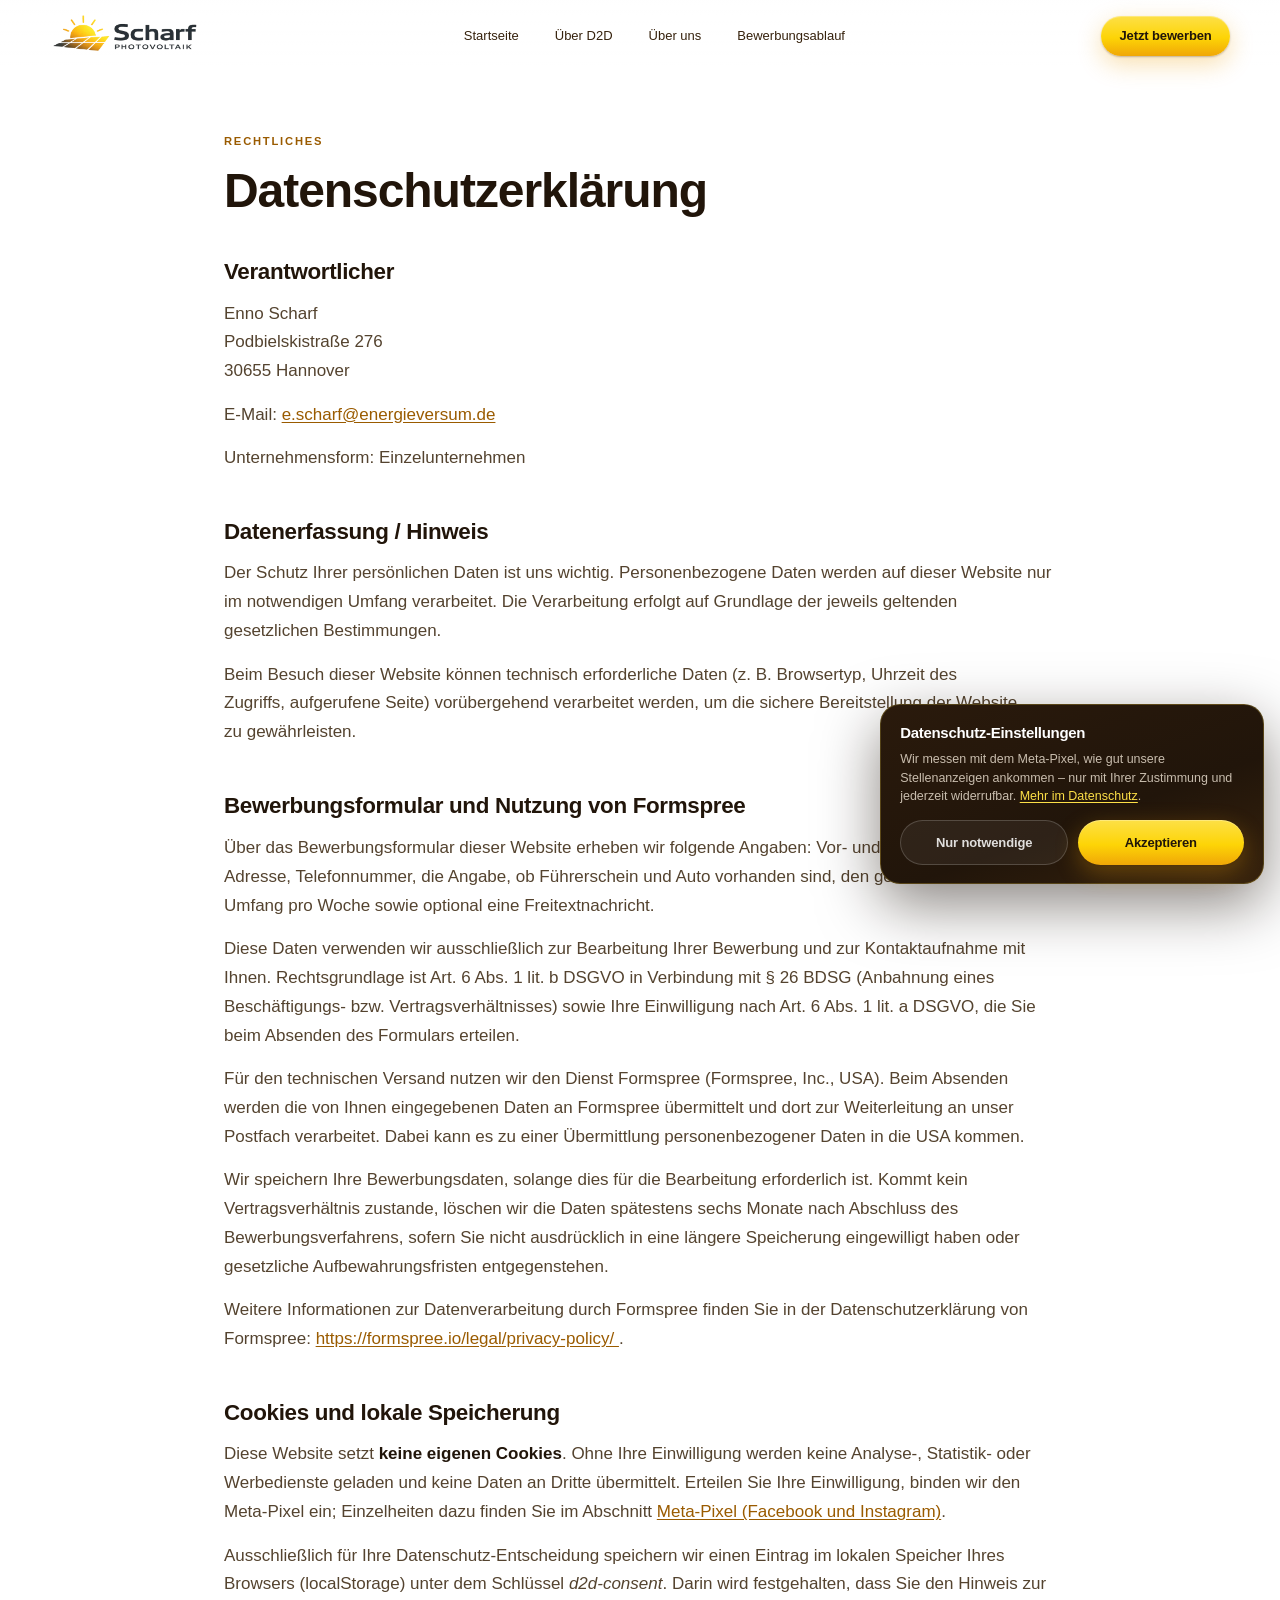
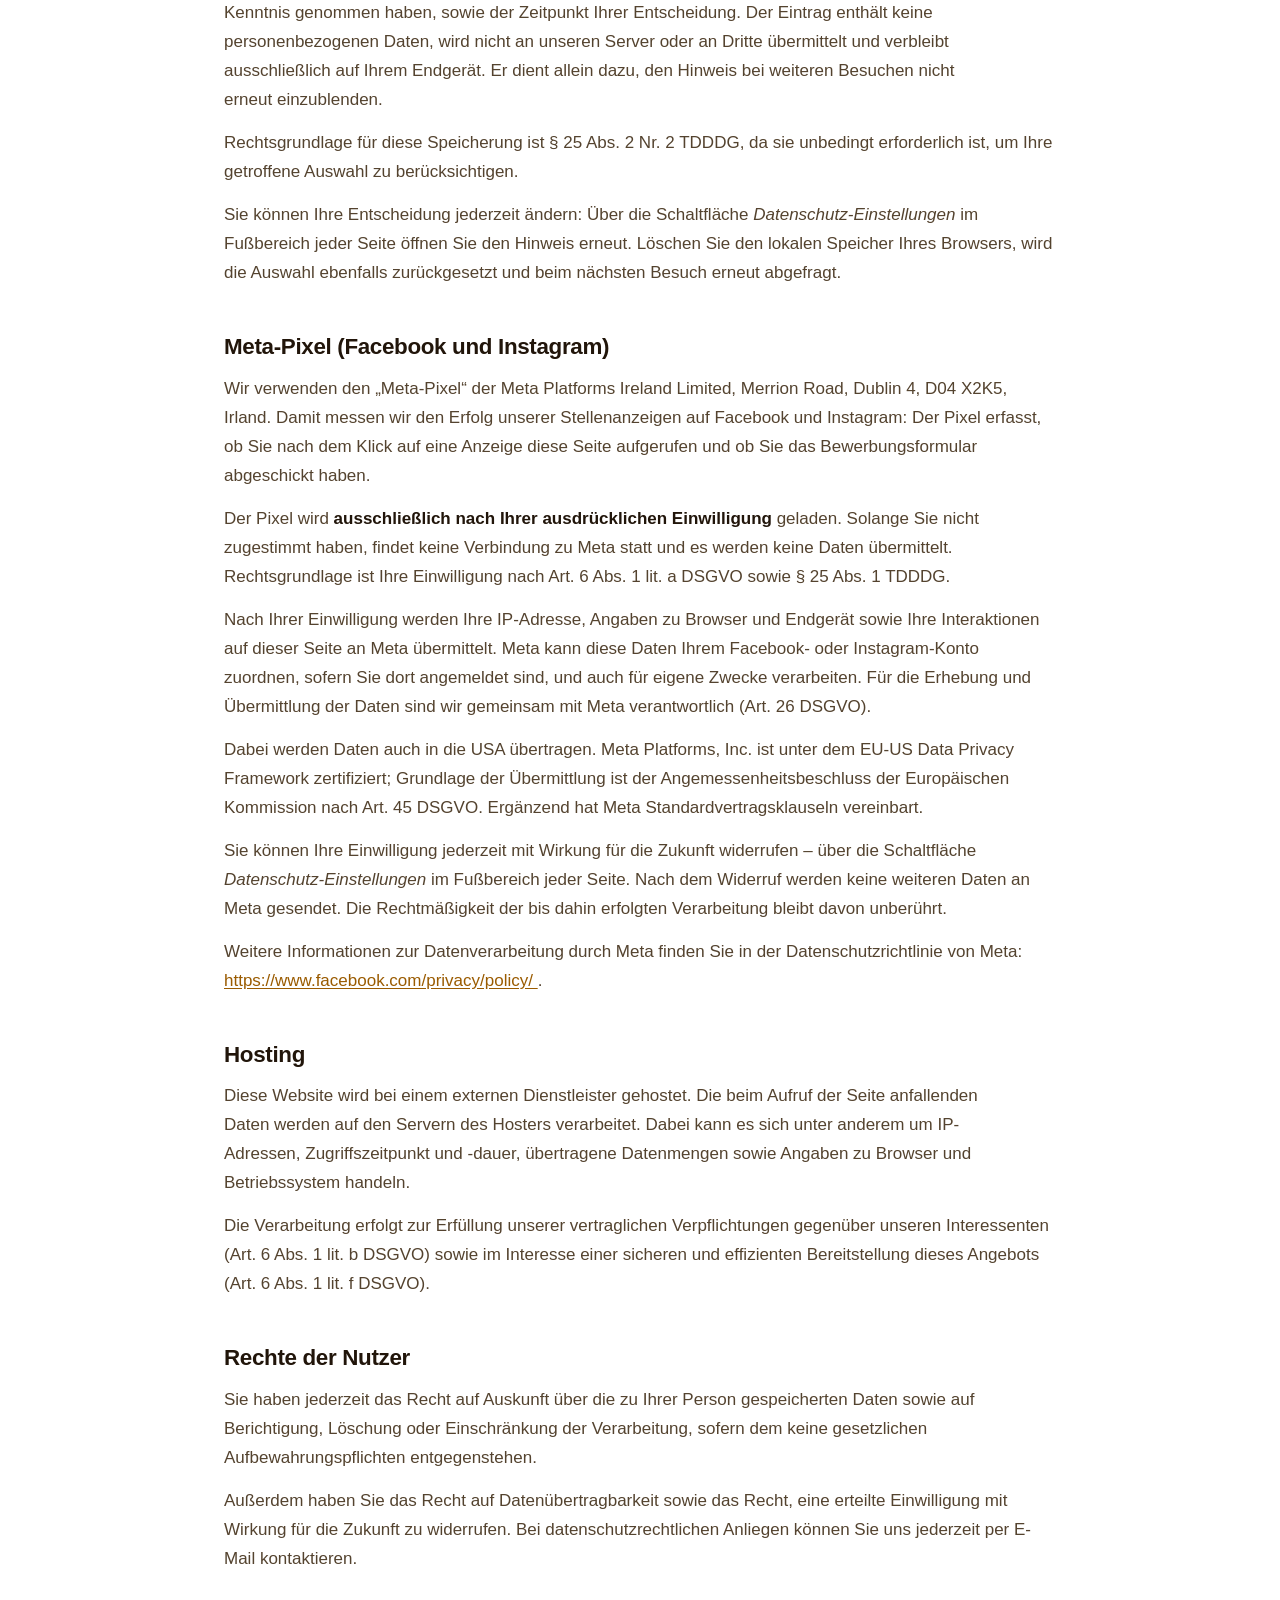
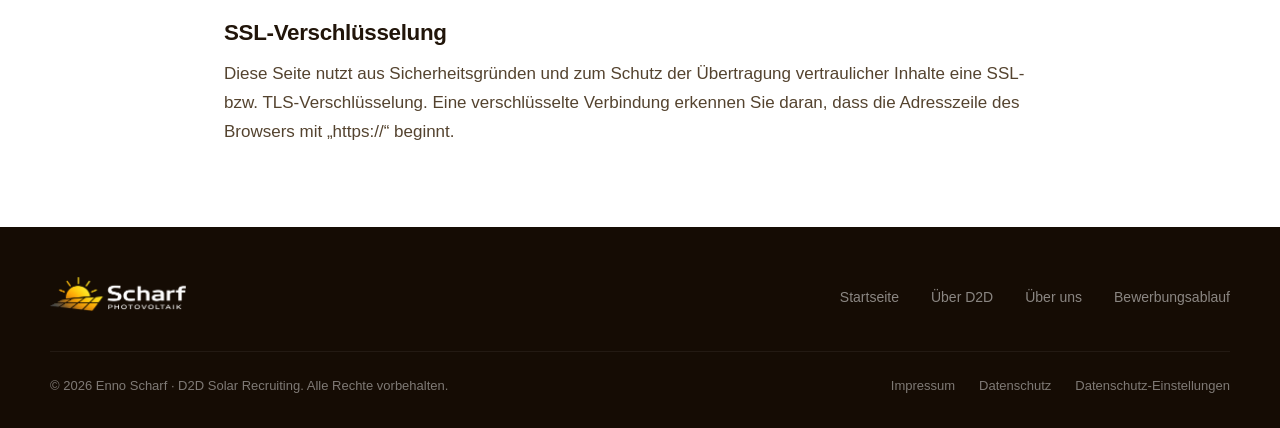
==== commit c3b5896d: "Website durch enno-scharf-lp Landingpage ersetzen" ====
--- a/datenschutz.html
+++ b/datenschutz.html
@@ -3,86 +3,66 @@
 <head>
   <meta charset="UTF-8">
   <meta name="viewport" content="width=device-width, initial-scale=1.0">
-  <meta name="description" content="Datenschutzerklärung von Enno Scharf.">
-  <title>Datenschutz | Enno Scharf</title>
-  <link rel="stylesheet" href="style.css">
-  <style>
-    :root { color-scheme: dark; }
-    body {
-      margin: 0;
-      background: #071426;
-      color: #f4f7ff;
-    }
-    .legal-page {
-      min-height: 100vh;
-      display: flex;
-      flex-direction: column;
-    }
-    .legal-header {
-      border-bottom: 1px solid rgba(255, 255, 255, 0.12);
-      background: rgba(7, 20, 38, 0.9);
-      backdrop-filter: blur(8px);
-    }
-    .legal-header__inner {
-      display: flex;
-      align-items: center;
-      justify-content: space-between;
-      gap: 1rem;
-      padding: 1rem 0;
-    }
-    .legal-back {
-      color: #f4f7ff;
-      text-decoration: none;
-      border: 1px solid rgba(255, 255, 255, 0.24);
-      border-radius: 999px;
-      padding: 0.5rem 0.9rem;
-      font-weight: 600;
-    }
-    .legal-main {
-      width: min(920px, 92vw);
-      margin: 0 auto;
-      padding: 2.5rem 0 3rem;
-    }
-    .legal-main h1 {
-      margin-top: 0;
-      font-size: clamp(1.8rem, 5vw, 2.5rem);
-    }
-    .legal-main h2 {
-      margin-top: 2rem;
-      font-size: clamp(1.15rem, 3.6vw, 1.45rem);
-    }
-    .legal-main p {
-      line-height: 1.7;
-      margin: 0.5rem 0 0;
-      color: rgba(244, 247, 255, 0.92);
-    }
-    .legal-main a {
-      color: #a9c7ff;
-    }
-  </style>
+  <meta name="description" content="Datenschutzerklärung von Scharf Photovoltaik – Enno Scharf, Hannover.">
+  <meta name="theme-color" content="#fdf6ea">
+  <title>Datenschutz | Scharf Photovoltaik</title>
+  <link rel="stylesheet" href="assets/css/style.css">
 </head>
 <body>
-  <div class="legal-page">
-    <header class="legal-header">
-      <div class="container legal-header__inner">
-        <strong>Enno Scharf</strong>
-        <a class="legal-back" href="index.html" aria-label="Zur Startseite">
-          Zur Startseite
-        </a>
-      </div>
-    </header>
-
-    <main class="legal-main">
-      <h1>Datenschutzerklärung</h1>
-
-      <section aria-labelledby="verantwortlicher">
+
+  <div class="grain" aria-hidden="true"></div>
+
+  <a class="skip-link" href="#inhalt">Zum Inhalt springen</a>
+
+  <!-- Navigation – identisch zur Startseite, nur zeigen die Ziele dorthin. -->
+  <header class="nav" id="nav">
+    <div class="nav__inner">
+      <a href="index.html" class="nav__logo" aria-label="Startseite">
+        <span class="logo">
+          <picture>
+            <source srcset="assets/img/logo-dunkel.webp" type="image/webp">
+            <img src="assets/img/logo-dunkel.png" alt="Scharf Photovoltaik" class="logo__img logo__img--dark" width="552" height="154" decoding="async">
+          </picture>
+          <picture>
+            <source srcset="assets/img/logo-hell.webp" type="image/webp">
+            <img src="assets/img/logo-hell.png" alt="" aria-hidden="true" class="logo__img logo__img--light" width="552" height="154" decoding="async">
+          </picture>
+        </span>
+      </a>
+      <nav class="nav__links" aria-label="Hauptnavigation">
+        <a href="index.html#hero">Startseite</a>
+        <a href="index.html#d2d">Über D2D</a>
+        <a href="index.html#about">Über uns</a>
+        <a href="index.html#process">Bewerbungsablauf</a>
+      </nav>
+      <a href="index.html#apply" class="nav__cta btn btn--primary btn--sm">Jetzt bewerben</a>
+      <button class="nav__toggle" id="navToggle" type="button" aria-label="Menü öffnen" aria-expanded="false" aria-controls="navMobile">
+        <span></span><span></span>
+      </button>
+    </div>
+  </header>
+
+  <div class="nav__mobile" id="navMobile" aria-hidden="true">
+    <a href="index.html#hero">Startseite</a>
+    <a href="index.html#d2d">Über D2D</a>
+    <a href="index.html#about">Über uns</a>
+    <a href="index.html#process">Bewerbungsablauf</a>
+    <a href="index.html#apply" class="btn btn--primary">Jetzt bewerben</a>
+  </div>
+
+  <main class="legal" id="inhalt">
+    <div class="container legal__inner">
+      <span class="section__eyebrow">Rechtliches</span>
+      <h1 class="section__title legal__title">Datenschutzerklärung</h1>
+
+      <section class="legal__section" aria-labelledby="verantwortlicher">
         <h2 id="verantwortlicher">Verantwortlicher</h2>
         <p>Enno Scharf<br>Podbielskistraße 276<br>30655 Hannover</p>
         <p>E-Mail: <a href="mailto:e.scharf@energieversum.de">e.scharf@energieversum.de</a></p>
         <p>Unternehmensform: Einzelunternehmen</p>
       </section>
 
-      <section aria-labelledby="datenerfassung">
+      <section class="legal__section" aria-labelledby="datenerfassung">
         <h2 id="datenerfassung">Datenerfassung / Hinweis</h2>
         <p>
           Der Schutz Ihrer persönlichen Daten ist uns wichtig. Personenbezogene Daten werden auf dieser Website nur im notwendigen Umfang
@@ -94,11 +74,28 @@
         </p>
       </section>
 
-      <section aria-labelledby="formspree">
-        <h2 id="formspree">Nutzung von Formspree</h2>
-        <p>
-          Für Kontakt- und Bewerbungsformulare nutzen wir den Dienst Formspree. Wenn Sie ein Formular absenden, werden die von Ihnen
-          eingegebenen Daten an Formspree übermittelt und dort zur Bearbeitung Ihrer Anfrage verarbeitet.
+      <section class="legal__section" aria-labelledby="formspree">
+        <h2 id="formspree">Bewerbungsformular und Nutzung von Formspree</h2>
+        <p>
+          Über das Bewerbungsformular dieser Website erheben wir folgende Angaben: Vor- und Nachname, E-Mail-Adresse,
+          Telefonnummer, die Angabe, ob Führerschein und Auto vorhanden sind, den gewünschten zeitlichen Umfang pro Woche
+          sowie optional eine Freitextnachricht.
+        </p>
+        <p>
+          Diese Daten verwenden wir ausschließlich zur Bearbeitung Ihrer Bewerbung und zur Kontaktaufnahme mit Ihnen.
+          Rechtsgrundlage ist Art. 6 Abs. 1 lit. b DSGVO in Verbindung mit § 26 BDSG (Anbahnung eines Beschäftigungs- bzw.
+          Vertragsverhältnisses) sowie Ihre Einwilligung nach Art. 6 Abs. 1 lit. a DSGVO, die Sie beim Absenden des Formulars
+          erteilen.
+        </p>
+        <p>
+          Für den technischen Versand nutzen wir den Dienst Formspree (Formspree, Inc., USA). Beim Absenden werden die von Ihnen
+          eingegebenen Daten an Formspree übermittelt und dort zur Weiterleitung an unser Postfach verarbeitet. Dabei kann es zu
+          einer Übermittlung personenbezogener Daten in die USA kommen.
+        </p>
+        <p>
+          Wir speichern Ihre Bewerbungsdaten, solange dies für die Bearbeitung erforderlich ist. Kommt kein Vertragsverhältnis
+          zustande, löschen wir die Daten spätestens sechs Monate nach Abschluss des Bewerbungsverfahrens, sofern Sie nicht
+          ausdrücklich in eine längere Speicherung eingewilligt haben oder gesetzliche Aufbewahrungsfristen entgegenstehen.
         </p>
         <p>
           Weitere Informationen zur Datenverarbeitung durch Formspree finden Sie in der Datenschutzerklärung von Formspree:
@@ -108,7 +105,83 @@
         </p>
       </section>
 
-      <section aria-labelledby="rechte">
+      <section class="legal__section" aria-labelledby="cookies">
+        <h2 id="cookies">Cookies und lokale Speicherung</h2>
+        <p>
+          Diese Website setzt <strong>keine eigenen Cookies</strong>. Ohne Ihre Einwilligung werden keine Analyse-,
+          Statistik- oder Werbedienste geladen und keine Daten an Dritte übermittelt. Erteilen Sie Ihre Einwilligung,
+          binden wir den Meta-Pixel ein; Einzelheiten dazu finden Sie im Abschnitt
+          <a href="#meta-pixel">Meta-Pixel (Facebook und Instagram)</a>.
+        </p>
+        <p>
+          Ausschließlich für Ihre Datenschutz-Entscheidung speichern wir einen Eintrag im lokalen Speicher Ihres Browsers
+          (localStorage) unter dem Schlüssel <em>d2d-consent</em>. Darin wird festgehalten, dass Sie den Hinweis zur
+          Kenntnis genommen haben, sowie der Zeitpunkt Ihrer Entscheidung. Der Eintrag enthält keine personenbezogenen
+          Daten, wird nicht an unseren Server oder an Dritte übermittelt und verbleibt ausschließlich auf Ihrem Endgerät.
+          Er dient allein dazu, den Hinweis bei weiteren Besuchen nicht erneut einzublenden.
+        </p>
+        <p>
+          Rechtsgrundlage für diese Speicherung ist § 25 Abs. 2 Nr. 2 TDDDG, da sie unbedingt erforderlich ist, um Ihre
+          getroffene Auswahl zu berücksichtigen.
+        </p>
+        <p>
+          Sie können Ihre Entscheidung jederzeit ändern: Über die Schaltfläche <em>Datenschutz-Einstellungen</em> im
+          Fußbereich jeder Seite öffnen Sie den Hinweis erneut. Löschen Sie den lokalen Speicher Ihres Browsers, wird die
+          Auswahl ebenfalls zurückgesetzt und beim nächsten Besuch erneut abgefragt.
+        </p>
+      </section>
+
+      <section class="legal__section" aria-labelledby="meta-pixel">
+        <h2 id="meta-pixel">Meta-Pixel (Facebook und Instagram)</h2>
+        <p>
+          Wir verwenden den „Meta-Pixel“ der Meta Platforms Ireland Limited, Merrion Road, Dublin 4, D04 X2K5, Irland.
+          Damit messen wir den Erfolg unserer Stellenanzeigen auf Facebook und Instagram: Der Pixel erfasst, ob Sie nach
+          dem Klick auf eine Anzeige diese Seite aufgerufen und ob Sie das Bewerbungsformular abgeschickt haben.
+        </p>
+        <p>
+          Der Pixel wird <strong>ausschließlich nach Ihrer ausdrücklichen Einwilligung</strong> geladen. Solange Sie nicht
+          zugestimmt haben, findet keine Verbindung zu Meta statt und es werden keine Daten übermittelt. Rechtsgrundlage
+          ist Ihre Einwilligung nach Art. 6 Abs. 1 lit. a DSGVO sowie § 25 Abs. 1 TDDDG.
+        </p>
+        <p>
+          Nach Ihrer Einwilligung werden Ihre IP-Adresse, Angaben zu Browser und Endgerät sowie Ihre Interaktionen auf
+          dieser Seite an Meta übermittelt. Meta kann diese Daten Ihrem Facebook- oder Instagram-Konto zuordnen, sofern
+          Sie dort angemeldet sind, und auch für eigene Zwecke verarbeiten. Für die Erhebung und Übermittlung der Daten
+          sind wir gemeinsam mit Meta verantwortlich (Art. 26 DSGVO).
+        </p>
+        <p>
+          Dabei werden Daten auch in die USA übertragen. Meta Platforms, Inc. ist unter dem EU-US Data Privacy Framework
+          zertifiziert; Grundlage der Übermittlung ist der Angemessenheitsbeschluss der Europäischen Kommission nach
+          Art. 45 DSGVO. Ergänzend hat Meta Standardvertragsklauseln vereinbart.
+        </p>
+        <p>
+          Sie können Ihre Einwilligung jederzeit mit Wirkung für die Zukunft widerrufen – über die Schaltfläche
+          <em>Datenschutz-Einstellungen</em> im Fußbereich jeder Seite. Nach dem Widerruf werden keine weiteren Daten an
+          Meta gesendet. Die Rechtmäßigkeit der bis dahin erfolgten Verarbeitung bleibt davon unberührt.
+        </p>
+        <p>
+          Weitere Informationen zur Datenverarbeitung durch Meta finden Sie in der Datenschutzrichtlinie von Meta:
+          <a href="https://www.facebook.com/privacy/policy/" target="_blank" rel="noopener noreferrer">
+            https://www.facebook.com/privacy/policy/
+          </a>.
+        </p>
+      </section>
+
+      <section class="legal__section" aria-labelledby="hosting">
+        <h2 id="hosting">Hosting</h2>
+        <p>
+          Diese Website wird bei einem externen Dienstleister gehostet. Die beim Aufruf der Seite anfallenden Daten werden auf
+          den Servern des Hosters verarbeitet. Dabei kann es sich unter anderem um IP-Adressen, Zugriffszeitpunkt und -dauer,
+          übertragene Datenmengen sowie Angaben zu Browser und Betriebssystem handeln.
+        </p>
+        <p>
+          Die Verarbeitung erfolgt zur Erfüllung unserer vertraglichen Verpflichtungen gegenüber unseren Interessenten
+          (Art. 6 Abs. 1 lit. b DSGVO) sowie im Interesse einer sicheren und effizienten Bereitstellung dieses Angebots
+          (Art. 6 Abs. 1 lit. f DSGVO).
+        </p>
+      </section>
+
+      <section class="legal__section" aria-labelledby="rechte">
         <h2 id="rechte">Rechte der Nutzer</h2>
         <p>
           Sie haben jederzeit das Recht auf Auskunft über die zu Ihrer Person gespeicherten Daten sowie auf Berichtigung, Löschung
@@ -120,14 +193,68 @@
         </p>
       </section>
 
-      <section aria-labelledby="ssl">
+      <section class="legal__section" aria-labelledby="ssl">
         <h2 id="ssl">SSL-Verschlüsselung</h2>
         <p>
           Diese Seite nutzt aus Sicherheitsgründen und zum Schutz der Übertragung vertraulicher Inhalte eine SSL- bzw. TLS-Verschlüsselung.
           Eine verschlüsselte Verbindung erkennen Sie daran, dass die Adresszeile des Browsers mit „https://“ beginnt.
         </p>
       </section>
-    </main>
+    </div>
+  </main>
+
+  <!-- Footer – identisch zur Startseite. -->
+  <footer class="footer">
+    <div class="container">
+      <div class="footer__top">
+        <a href="index.html" class="footer__logo" aria-label="Startseite">
+          <span class="logo logo--light-only">
+            <picture>
+              <source srcset="assets/img/logo-hell.webp" type="image/webp">
+              <img src="assets/img/logo-hell.png" alt="Scharf Photovoltaik" class="logo__img" width="552" height="154" loading="lazy" decoding="async">
+            </picture>
+          </span>
+        </a>
+        <nav class="footer__nav" aria-label="Footer Navigation">
+          <a href="index.html#hero">Startseite</a>
+          <a href="index.html#d2d">Über D2D</a>
+          <a href="index.html#about">Über uns</a>
+          <a href="index.html#process">Bewerbungsablauf</a>
+        </nav>
+      </div>
+      <div class="footer__bottom">
+        <p>&copy; <span id="year">2026</span> Enno Scharf · D2D Solar Recruiting. Alle Rechte vorbehalten.</p>
+        <div class="footer__legal">
+          <a href="impressum.html">Impressum</a>
+          <a href="datenschutz.html">Datenschutz</a>
+          <button type="button" class="footer__legal-btn" data-consent="reopen">Datenschutz-Einstellungen</button>
+        </div>
+      </div>
+    </div>
+  </footer>
+
+  <div class="consent" id="consentBanner" role="dialog" aria-modal="false"
+       aria-labelledby="consentTitle" aria-describedby="consentText" hidden>
+    <div class="consent__inner">
+      <div class="consent__body">
+        <h2 class="consent__title" id="consentTitle">Datenschutz-Einstellungen</h2>
+        <p class="consent__text" id="consentText">
+          Wir messen mit dem Meta-Pixel, wie gut unsere Stellenanzeigen ankommen –
+          nur mit Ihrer Zustimmung und jederzeit widerrufbar.
+          <a href="datenschutz.html">Mehr im Datenschutz</a>.
+        </p>
+      </div>
+      <div class="consent__actions">
+        <button type="button" class="btn btn--ghost consent__btn" data-consent="deny">
+          Nur notwendige
+        </button>
+        <button type="button" class="btn btn--primary consent__btn" data-consent="allow">
+          Akzeptieren
+        </button>
+      </div>
+    </div>
   </div>
+
+  <script src="assets/js/script.js" defer></script>
 </body>
 </html>
--- a/assets/css/style.css
+++ b/assets/css/style.css
@@ -0,0 +1,3909 @@
+/* ============================================
+   Enno Scharf – PV recruiting (premium LP)
+   ============================================ */
+
+:root {
+  --ink-950: #150c04;
+  --ink-900: #21150a;
+  --ink-800: #36220d;
+  --ink-700: #4e3113;
+  --ink-600: #70471c;
+  /* Gelbtöne aus dem Logo abgeleitet (#fdc606 / #fdd406). */
+  --accent: #fcc00a;        /* Markengelb – Flächen, Icons, Deko */
+  --accent-bright: #fde047; /* helles Gelb – Akzente auf dunklem Grund */
+  --accent-deep: #eda008;   /* tiefes Gold */
+  --accent-glow: rgba(252, 192, 10, 0.45);
+
+  /* Gelb erreicht auf Weiß nur rund 1.6:1 und ist damit als Textfarbe
+     unbrauchbar. Für Text und kleine Icons auf hellem Grund deshalb
+     diese dunkle Goldstufe verwenden (5.4:1) – nicht --accent. */
+  --accent-text: #9a5b00;
+
+  /* Haken in Aufzählungen. Grün trägt hier die Bedeutung "erfüllt" und
+     ist deshalb keine Markenfarbe. 5.1:1 auf Weiß. */
+  --check: #157f3c;
+  --white: #ffffff;
+  /* Warmweiß am Übergang vom Hero in den Ablauf: der Hero blendet nach
+     unten darauf aus, der Ablauf beginnt damit. Beide Seiten der Naht
+     tragen denselben Ton, sonst bricht dort die Farbtemperatur. */
+  --cream: #fdf7e8;
+  --gray-50: #fdfaf6;
+  --gray-100: #f9f2e9;
+  --gray-200: #ecdfcd;
+  --gray-400: #b09a83;
+  --gray-500: #7d6650;
+  --gray-600: #54432f;
+
+  /* System UI stack (Apple-like; no bundled font files) */
+  --font-sans: -apple-system, BlinkMacSystemFont, "SF Pro Text", "SF Pro Display", "Segoe UI", Roboto, "Helvetica Neue", Helvetica, Arial, sans-serif;
+
+  --nav-height: 72px;
+  --container: min(1180px, calc(100% - 2rem));
+
+  /* Vertikaler Rhythmus: jede .section nutzt padding-block: var(--section-y).
+     Der Abstand zwischen zwei Sections ist damit immer exakt 2 x --section-y.
+     Nicht mit Multiplikatoren arbeiten – nur diesen Wert je Breakpoint setzen. */
+  --section-y: clamp(3.5rem, 6.5vw, 6rem);
+
+  --ease: cubic-bezier(0.16, 1, 0.3, 1);
+  --spring: cubic-bezier(0.34, 1.56, 0.64, 1);
+  --dur-fast: 0.22s;
+  --dur-md: 0.35s;
+}
+
+*, *::before, *::after { box-sizing: border-box; margin: 0; padding: 0; }
+
+/* muss Klassenregeln wie `.apply-step { display: block }` schlagen */
+[hidden] { display: none !important; }
+
+html {
+  scroll-behavior: smooth;
+  /* etwas Luft unter dem Header, damit Sprungziele nicht am Rand kleben */
+  scroll-padding-top: calc(var(--nav-height) + 1.25rem);
+  -webkit-font-smoothing: antialiased;
+  overflow-x: hidden;
+}
+
+/* `clip` statt `hidden`: verhindert, dass das Wurzelelement zum Scroll-Container
+   wird. `hidden` auf <body> erzeugte hier Scroll-Ruckeln und brach position:sticky. */
+@supports (overflow: clip) {
+  html { overflow-x: clip; }
+}
+
+body {
+  font-family: var(--font-sans);
+  font-size: 1rem;
+  font-weight: 400;
+  line-height: 1.47;
+  color: var(--gray-600);
+  background: var(--white);
+}
+
+/* Scroll-Sperre für Modal und Mobile-Menü: position:fixed statt overflow:hidden,
+   weil iOS Safari overflow:hidden auf <body> ignoriert. Der Offset wird per JS
+   gesetzt und beim Schließen wieder zurückgescrollt. */
+body.is-scroll-locked {
+  position: fixed;
+  inset-inline: 0;
+  width: 100%;
+  overflow-y: scroll;
+}
+
+.sr-only {
+  position: absolute;
+  width: 1px;
+  height: 1px;
+  padding: 0;
+  margin: -1px;
+  overflow: hidden;
+  clip-path: inset(50%);
+  white-space: nowrap;
+  border: 0;
+}
+
+.skip-link {
+  position: absolute;
+  top: 0;
+  left: 50%;
+  z-index: 10000;
+  transform: translate(-50%, -150%);
+  padding: 0.75rem 1.25rem;
+  background: var(--white);
+  color: var(--ink-900);
+  font-size: 0.875rem;
+  font-weight: 600;
+  border-radius: 0 0 12px 12px;
+  transition: transform var(--dur-md) var(--ease);
+}
+
+.skip-link:focus-visible {
+  transform: translate(-50%, 0);
+  outline: 2px solid var(--accent);
+  outline-offset: 2px;
+}
+
+img { max-width: 100%; height: auto; display: block; }
+a { color: inherit; text-decoration: none; }
+ul { list-style: none; }
+button { font-family: inherit; cursor: pointer; border: none; background: none; }
+
+.container { width: var(--container); margin-inline: auto; }
+
+.section__eyebrow {
+  display: inline-block;
+  font-size: 0.7rem;
+  font-weight: 600;
+  letter-spacing: 0.16em;
+  text-transform: uppercase;
+  color: var(--accent-text);
+  margin-bottom: 1rem;
+}
+
+.section__eyebrow--light { color: var(--accent-bright); }
+
+.section__title {
+  font-family: var(--font-sans);
+  font-size: clamp(2.125rem, 4.75vw, 3.5rem);
+  font-weight: 600;
+  letter-spacing: -0.022em;
+  line-height: 1.07;
+  color: var(--ink-900);
+  margin-bottom: 1.35rem;
+}
+
+.section__title--editorial { font-size: clamp(2.5rem, 5.5vw, 4rem); }
+.section__title--light { color: var(--white); }
+
+.text-gradient {
+  background: linear-gradient(135deg, var(--ink-800) 0%, var(--accent-text) 100%);
+  -webkit-background-clip: text;
+  -webkit-text-fill-color: transparent;
+  background-clip: text;
+}
+
+/* ─── Logo ───────────────────────────────────────────────────
+   Zwei Fassungen liegen im Markup, umgeschaltet wird per CSS:
+   oben über dem hellen Hero die dunkle, auf dem dunklen Header-
+   Balken und im Footer die helle. Der Wechsel läuft über opacity
+   auf gestapelten Bildern, damit nichts springt.
+
+   Beide Dateien liegen auf derselben Leinwand (552×154) und sind so
+   ineinander eingepasst, dass die Wortmarke in beiden gleich groß ist
+   und an derselben Stelle sitzt. Die gelieferten Fassungen sind nämlich
+   nicht dasselbe Lockup – bei gleicher Gesamthöhe wäre die Schrift der
+   hellen rund 22 % größer. Neu eingespielte Logos deshalb wieder
+   normalisieren, nicht einfach ersetzen.
+   ------------------------------------------------------------ */
+.logo {
+  position: relative;
+  display: inline-grid;
+  line-height: 0;
+}
+
+.logo picture {
+  grid-area: 1 / 1;
+  display: block;
+}
+
+.logo__img {
+  display: block;
+  height: 44px;
+  width: auto;
+  transition: opacity var(--dur-md) var(--ease);
+}
+
+/* gestapelt: beide Fassungen liegen übereinander, nur eine ist sichtbar */
+.nav__logo .logo__img--light { opacity: 0; }
+.nav__logo .logo__img--dark  { opacity: 1; }
+
+.nav--scrolled .nav__logo .logo__img--light { opacity: 1; }
+.nav--scrolled .nav__logo .logo__img--dark  { opacity: 0; }
+
+/* Footer trägt nur die helle Fassung */
+.logo--light-only .logo__img { height: 38px; }
+
+/* ─── Buttons ────────────────────────────────────────────────
+   Eine CTA-Farbe für die ganze Seite. Vorher war der Primär-Button
+   weiß – auf den hellen Sections (gray-50) verschwand er dadurch
+   fast im Hintergrund. Blau trägt auf hell wie auf dunkel.
+   ------------------------------------------------------------ */
+.btn {
+  position: relative;
+  display: inline-flex;
+  align-items: center;
+  justify-content: center;
+  gap: 0.5rem;
+  min-height: 48px;
+  padding: 0.875rem 1.75rem;
+  font-family: inherit;
+  font-size: 0.9375rem;
+  font-weight: 600;
+  letter-spacing: -0.01em;
+  line-height: 1.2;
+  border-radius: 100px;
+  cursor: pointer;
+  -webkit-tap-highlight-color: transparent;
+  transition:
+    transform var(--dur-fast) var(--ease),
+    box-shadow var(--dur-md) var(--ease),
+    background var(--dur-md) var(--ease),
+    color var(--dur-md) var(--ease),
+    border-color var(--dur-md) var(--ease);
+  white-space: nowrap;
+}
+
+.btn--sm { min-height: 40px; padding: 0.5rem 1.15rem; font-size: 0.8125rem; }
+.btn--lg { min-height: 56px; padding: 1.05rem 2.25rem; font-size: 1.0625rem; }
+.btn--full { width: 100%; }
+
+.btn--primary {
+  /* Dunkle Schrift auf Gelb: Weiß erreicht auf diesen Tönen nur
+     1.3-2.0:1 und wäre damit nicht lesbar. So sind es 8.7 bis 13.5:1. */
+  background: linear-gradient(180deg, #fde047 0%, #fdd406 55%, #f0a707 100%);
+  color: var(--ink-900);
+  box-shadow:
+    inset 0 1px 0 rgba(255, 255, 255, 0.28),
+    0 1px 2px rgba(54, 34, 13, 0.28),
+    0 8px 24px rgba(237, 160, 8, 0.32);
+}
+
+/* Für den Einsatz auf Foto-/Dunkelflächen, wo Weiß mehr Kontrast bringt. */
+.btn--light {
+  background: var(--white);
+  color: var(--ink-900);
+  box-shadow:
+    0 1px 2px rgba(21, 12, 4, 0.2),
+    0 10px 30px rgba(21, 12, 4, 0.28);
+}
+
+.btn--ghost {
+  background: rgba(255, 255, 255, 0.06);
+  color: rgba(255, 255, 255, 0.85);
+  border: 1px solid rgba(255, 255, 255, 0.18);
+}
+
+@media (hover: hover) and (pointer: fine) {
+  .btn--primary:hover {
+    transform: translateY(-2px);
+    box-shadow:
+      inset 0 1px 0 rgba(255, 255, 255, 0.35),
+      0 2px 4px rgba(54, 34, 13, 0.3),
+      0 16px 38px rgba(237, 160, 8, 0.42);
+  }
+
+  .btn--light:hover {
+    transform: translateY(-2px);
+    box-shadow:
+      0 2px 4px rgba(21, 12, 4, 0.22),
+      0 18px 42px rgba(21, 12, 4, 0.34);
+  }
+
+  .btn--ghost:hover {
+    background: rgba(255, 255, 255, 0.12);
+    border-color: rgba(255, 255, 255, 0.3);
+    color: var(--white);
+  }
+
+  .btn:active {
+    transform: translateY(0) scale(0.985);
+  }
+}
+
+/* Auf Touch nur das Eindrücken – ohne Hover-Anhebung, die dort hängen bleibt. */
+@media (hover: none) {
+  .btn:active { transform: scale(0.975); }
+}
+
+.btn[disabled],
+.btn:disabled {
+  opacity: 0.55;
+  cursor: not-allowed;
+  transform: none;
+  box-shadow: none;
+}
+
+/* Dezenter Puls auf dem Haupt-CTA. Läuft als eigene Ebene, damit die
+   Animation nicht mit den box-shadow-Übergängen des Buttons kollidiert. */
+.btn--glow::after {
+  content: "";
+  position: absolute;
+  inset: 0;
+  border-radius: inherit;
+  pointer-events: none;
+  box-shadow: 0 0 0 0 rgba(252, 192, 10, 0.55);
+  animation: btnPulse 3.2s var(--ease) infinite;
+}
+
+@keyframes btnPulse {
+  0%   { box-shadow: 0 0 0 0 rgba(252, 192, 10, 0.5); }
+  70%  { box-shadow: 0 0 0 12px rgba(252, 192, 10, 0); }
+  100% { box-shadow: 0 0 0 0 rgba(252, 192, 10, 0); }
+}
+
+/* ─── Nav ────────────────────────────────────────────────────
+   Der Header liegt fix über dem Inhalt. Zwei Dinge lösen das
+   frühere Scroll-Problem:
+   1. Der Hintergrund liegt in einem ::before und wird nur über
+      `opacity` ein-/ausgeblendet. Vorher wurde `background` +
+      `backdrop-filter` direkt umgeschaltet – das erzwingt bei
+      jedem Statuswechsel ein Repaint der ganzen Leiste (sichtbares
+      Aufblitzen, Ruckeln auf Mobilgeräten).
+   2. Der Header selbst wird nur per `transform` bewegt (Ein-/
+      Ausblenden beim Scrollen) – das läuft auf dem Compositor.
+   ------------------------------------------------------------ */
+.nav {
+  position: fixed;
+  inset: 0 0 auto 0;
+  z-index: 1000;
+  height: var(--nav-height);
+  transform: translate3d(0, 0, 0);
+  transition: transform 0.4s var(--ease);
+}
+
+.nav::before {
+  content: "";
+  position: absolute;
+  inset: 0;
+  z-index: -1;
+  /* deckend genug, damit heller Text darunter nicht mehr durchscheint */
+  background: linear-gradient(180deg, rgba(22, 13, 5, 0.97) 0%, rgba(33, 21, 10, 0.94) 100%);
+  -webkit-backdrop-filter: saturate(150%) blur(20px);
+  backdrop-filter: saturate(150%) blur(20px);
+  box-shadow: inset 0 -1px 0 rgba(255, 255, 255, 0.08);
+  opacity: 0;
+  transition: opacity var(--dur-md) var(--ease);
+  pointer-events: none;
+}
+
+.nav--scrolled::before { opacity: 1; }
+
+/* ─── Nav über dem hellen Hero ───────────────────────────────
+   Ganz oben liegt der Header transparent auf dem hellen Hero-Bild –
+   weiße Schrift wäre dort unlesbar. Solange nicht gescrollt wurde,
+   schaltet er deshalb auf dunkle Typo um. Ab .nav--scrolled greift
+   wieder die helle Schrift auf dem deckenden dunklen Balken. */
+.nav:not(.nav--scrolled):not(.nav--menu-open) .nav__links a {
+  color: var(--ink-800);
+}
+
+.nav:not(.nav--scrolled):not(.nav--menu-open) .nav__toggle span {
+  background: var(--ink-900);
+}
+
+/* Zarter heller Verlauf ganz oben: hebt die dunkle Typo vom Hero-Foto ab,
+   ohne einen sichtbaren Balken zu erzeugen. Verschwindet, sobald der
+   deckende Hintergrund übernimmt. */
+.nav::after {
+  content: "";
+  position: absolute;
+  inset: 0;
+  z-index: -2;
+  background: linear-gradient(180deg, rgba(255, 255, 255, 0.82) 0%, rgba(255, 255, 255, 0) 100%);
+  transition: opacity var(--dur-md) var(--ease);
+  pointer-events: none;
+}
+
+.nav--scrolled::after { opacity: 0; }
+
+/* ─── Nav bei offenem Mobil-Menü ─────────────────────────────
+   Der Header liegt über der Menüfläche (z-index 1000 gegen 999).
+   Ungescrollt trug er dort seinen hellen Verlauf für den Hero –
+   der oberste Streifen blieb dadurch hell, während darunter alles
+   dunkel war. Beide Ebenen werden deshalb ausgeblendet: den
+   Hintergrund liefert dann allein die Menüfläche, und der Streifen
+   hat exakt denselben Ton wie der Rest. Ein eigener dunkler
+   Header-Hintergrund käme nicht infrage – er ist ein anderer Ton
+   und zöge unten eine sichtbare Kante. */
+.nav--menu-open::before,
+.nav--menu-open::after { opacity: 0; }
+
+.nav--menu-open .nav__logo .logo__img--light { opacity: 1; }
+.nav--menu-open .nav__logo .logo__img--dark  { opacity: 0; }
+
+/* Beim Runterscrollen weg, beim Hochscrollen sofort zurück. */
+.nav--hidden { transform: translate3d(0, -100%, 0); }
+
+.nav__inner {
+  display: flex;
+  align-items: center;
+  justify-content: space-between;
+  height: 100%;
+  width: var(--container);
+  margin-inline: auto;
+}
+
+.nav__links { display: flex; gap: 2.25rem; }
+
+.nav__links a {
+  font-size: 0.8125rem;
+  font-weight: 500;
+  color: rgba(255, 255, 255, 0.65);
+  transition: color var(--dur-md) var(--ease);
+  position: relative;
+}
+
+.nav__links a:hover { color: var(--white); }
+
+@media (hover: hover) and (pointer: fine) {
+  .nav__links a::after {
+    content: '';
+    position: absolute;
+    left: 0;
+    bottom: -0.35rem;
+    width: 100%;
+    height: 1px;
+    background: linear-gradient(90deg, transparent, rgba(255, 255, 255, 0.55), transparent);
+    transform: scaleX(0);
+    transform-origin: center;
+    transition: transform var(--dur-md) var(--ease), opacity var(--dur-md) var(--ease);
+    opacity: 0;
+    pointer-events: none;
+  }
+
+  .nav__links a:hover::after,
+  .nav__links a:focus-visible::after {
+    transform: scaleX(1);
+    opacity: 1;
+  }
+}
+
+.nav__logo {
+  transition: opacity var(--dur-md) var(--ease), transform var(--dur-md) var(--ease);
+}
+
+@media (hover: hover) and (pointer: fine) {
+  .nav__logo:hover {
+    opacity: 0.92;
+    transform: translateY(-1px);
+  }
+}
+
+.nav__toggle {
+  display: none;
+  flex-direction: column;
+  gap: 6px;
+  width: 28px;
+}
+
+.nav__toggle span {
+  display: block;
+  height: 2px;
+  background: var(--white);
+  border-radius: 2px;
+  transition: transform 0.3s var(--ease), opacity 0.3s;
+}
+
+.nav__toggle.is-active span:first-child { transform: translateY(4px) rotate(45deg); }
+.nav__toggle.is-active span:last-child { transform: translateY(-4px) rotate(-45deg); }
+
+.nav__mobile {
+  display: none;
+  position: fixed;
+  inset: 0;
+  z-index: 999;
+  padding-top: var(--nav-height);
+  background: var(--ink-900);
+  flex-direction: column;
+  align-items: center;
+  justify-content: center;
+  gap: 1.75rem;
+  opacity: 0;
+  visibility: hidden;
+  transition: opacity var(--dur-md) var(--ease), visibility var(--dur-md);
+}
+
+.nav__mobile.is-open { opacity: 1; visibility: visible; }
+
+/* :not(.btn) ist nötig – sonst überschreibt diese Regel die Button-Farbe
+   und der CTA wird weiß auf weiß. */
+.nav__mobile a:not(.btn) {
+  font-size: 1.35rem;
+  font-weight: 600;
+  color: var(--white);
+}
+
+.nav__mobile .btn {
+  min-height: 48px;
+  width: min(100%, 18rem);
+  font-size: 1rem;
+}
+
+/* Hero */
+.hero {
+  position: relative;
+  min-height: 100vh;
+  min-height: 100svh;
+  min-height: 100dvh;
+  display: flex;
+  align-items: center;
+
+  /* Nur die X-Achse klemmen: der Halo hinter dem Portrait (.hero__portrait
+     ::before, inset:-18%) ragt sonst seitlich über den Viewport hinaus.
+     Wichtig ist `clip` statt `hidden` – bei `hidden` rechnet der Browser
+     die andere Achse von `visible` auf `auto` um und der Hero wird zum
+     eigenen Scroll-Container. Mit `clip` bleibt Y auf `visible`, es
+     entsteht keine Scrollleiste und kein Inhalt wird abgeschnitten. */
+  overflow-x: clip;
+}
+
+/* Enthält Bild und Scrim.
+
+   Vorher stand hier kein overflow und der Hero trug `overflow-x: hidden`.
+   Ist eine Achse hidden und die andere visible, rechnet der Browser die
+   visible-Achse zu `auto` – der Hero wurde dadurch zum eigenen Scroll-
+   Container mit einer vom Seitenscroll unabhängigen Scrollleiste.
+
+   Jetzt wird direkt hier abgeklemmt: `clip` erzeugt keinen Scroll-Container,
+   `hidden` davor ist der Fallback für Safari < 16. Der Hero-Inhalt bleibt
+   unangetastet. */
+.hero__bg {
+  position: absolute;
+  inset: 0;
+  background: var(--ink-950);
+  overflow: hidden;
+  overflow: clip;
+}
+
+.hero__img {
+  position: absolute;
+  inset: 0;
+  width: 100%;
+  height: 100%;
+  object-fit: cover;
+  object-position: center center;
+  transform-origin: center center;
+}
+
+/* Overlay über dem Hero-Foto.
+   Zwei Ebenen: links ein kräftiger warmweißer Verlauf, damit die dunkle
+   Typo auf dem hellen, aber detailreichen Foto sicher lesbar bleibt –
+   rechts läuft er aus, damit das Motiv sichtbar bleibt. Darüber ein
+   zarter Orange-Gelb-Schleier als Markenton. */
+.hero__scrim {
+  position: absolute;
+  inset: 0;
+  pointer-events: none;
+  background:
+    /* Ausblendung zur Naht: das Foto lief vorher hart gegen die Kante des
+       nächsten Abschnitts. Zuerst gelistet heißt zuoberst gezeichnet. */
+    linear-gradient(
+      180deg,
+      rgba(253, 247, 232, 0) 74%,
+      rgba(253, 247, 232, 0.3) 84%,
+      rgba(253, 247, 232, 0.72) 92%,
+      rgba(253, 247, 232, 0.94) 97%,
+      var(--cream) 100%
+    ),
+    linear-gradient(
+      100deg,
+      rgba(255, 252, 246, 0.97) 0%,
+      rgba(255, 251, 243, 0.93) 30%,
+      rgba(255, 250, 240, 0.74) 52%,
+      rgba(255, 247, 232, 0.36) 78%,
+      rgba(255, 244, 224, 0.16) 100%
+    ),
+    radial-gradient(ellipse 85% 75% at 16% 45%, rgba(255, 253, 249, 0.82) 0%, transparent 72%);
+}
+
+.hero__scrim::after {
+  content: "";
+  position: absolute;
+  inset: 0;
+  background:
+    /* Die Ausblendung zur Naht steht hier ein zweites Mal – dieses Element
+       liegt über dem Scrim, sonst legten sich die gelben Schleier unten
+       rechts wieder über den fertigen Übergang und die Naht wurde dort
+       sichtbar (gemessen 13/255 nur an der rechten Kante). */
+    linear-gradient(
+      180deg,
+      rgba(253, 247, 232, 0) 80%,
+      rgba(253, 247, 232, 0.5) 90%,
+      rgba(253, 247, 232, 0.88) 97%,
+      var(--cream) 100%
+    ),
+    radial-gradient(ellipse 60% 50% at 82% 16%, rgba(253, 224, 71, 0.18) 0%, transparent 64%),
+    radial-gradient(ellipse 70% 55% at 92% 88%, rgba(252, 192, 10, 0.12) 0%, transparent 60%);
+}
+
+@media (prefers-reduced-motion: no-preference) {
+  .hero__img {
+    animation: hero-img-breathe 26s ease-in-out infinite alternate;
+  }
+}
+
+@media (prefers-reduced-motion: no-preference) and (max-width: 640px) {
+  .hero__img { animation: none; }
+}
+
+@keyframes hero-img-breathe {
+  0%   { transform: scale(1); }
+  100% { transform: scale(1.03); }
+}
+
+.hero__content {
+  position: relative;
+  z-index: 1;
+  max-width: 1180px;
+  width: 100%;
+  margin: 0 auto;
+  padding: calc(var(--nav-height) + clamp(1.5rem, 4vh, 3rem)) 32px clamp(1.5rem, 4vh, 2.5rem);
+}
+
+.hero__layout {
+  display: grid;
+  grid-template-columns: minmax(0, 1fr) 520px;
+  gap: 64px;
+  align-items: center;
+}
+
+.hero__copy {
+  display: flex;
+  flex-direction: column;
+  text-align: left;
+  min-width: 0;
+  max-width: 720px;
+}
+
+/* Standort-Pill über der Headline */
+.hero__location {
+  display: inline-flex;
+  align-items: center;
+  gap: 0.5rem;
+  align-self: flex-start;
+  margin-bottom: clamp(1rem, 2vw, 1.5rem);
+  padding: 0.5rem 1rem 0.5rem 0.85rem;
+  border-radius: 100px;
+  background: rgba(255, 255, 255, 0.85);
+  border: 1px solid rgba(112, 71, 28, 0.16);
+  box-shadow: 0 1px 2px rgba(54, 34, 13, 0.06), 0 8px 24px rgba(54, 34, 13, 0.08);
+  -webkit-backdrop-filter: blur(8px);
+  backdrop-filter: blur(8px);
+  font-size: 0.875rem;
+  font-weight: 600;
+  letter-spacing: -0.01em;
+  color: var(--ink-800);
+}
+
+.hero__location-pin {
+  display: inline-flex;
+  color: var(--accent-text);
+}
+
+/* Der Grad ist auf die Länge der Stellenbezeichnung abgestimmt: mit dem
+   früheren Maximum (4.4rem) lief die Zeile fünfmal um und die Headline
+   war höher als das halbe Bild. */
+.hero__title {
+  font-family: var(--font-sans);
+  font-size: clamp(2.1rem, 3.3vw, 3.3rem);
+  font-weight: 600;
+  line-height: 1.06;
+  letter-spacing: -0.035em;
+  max-width: 20ch;
+  color: var(--ink-900);
+  margin-bottom: clamp(1rem, 2vw, 1.5rem);
+  text-wrap: balance;
+}
+
+.hero__subhead {
+  font-size: clamp(1.05rem, 0.5vw + 0.95rem, 1.25rem);
+  font-weight: 400;
+  line-height: 1.5;
+  color: var(--gray-600);
+  max-width: 46ch;
+  margin-bottom: clamp(1.5rem, 2.5vw, 2.25rem);
+  text-wrap: pretty;
+}
+
+.hero__benefits {
+  display: flex;
+  flex-direction: column;
+  gap: clamp(0.65rem, 1.2vw, 0.85rem);
+  margin-bottom: clamp(1rem, 1.8vw, 1.35rem);
+  max-width: 620px;
+}
+
+.hero__benefit {
+  display: flex;
+  align-items: center;
+  gap: 0.75rem;
+  font-size: clamp(0.9375rem, 0.45vw + 0.85rem, 1.0625rem);
+  font-weight: 500;
+  letter-spacing: -0.01em;
+  color: var(--ink-800);
+}
+
+/* Einordnung zum Stundenwert – hält die Angabe konsistent mit der
+   Überschlagsrechnung weiter unten auf der Seite. */
+/* Steht unter dem CTA und gehört zu ihm – deshalb keine eigene
+   Randmarke, die Abstände kommen aus dem gap von .hero__actions. */
+.hero__note {
+  font-size: 0.8125rem;
+  line-height: 1.45;
+  /* nicht --gray-500: über dem Foto blieben davon auf dem Phone nur
+     4.3:1 übrig, hier sind es rund 6:1 */
+  color: #66513b;
+  max-width: 42ch;
+}
+
+.hero__check {
+  flex-shrink: 0;
+  display: inline-flex;
+  color: var(--check);
+}
+
+.hero__check svg {
+  display: block;
+}
+
+.hero__portrait {
+  margin: 0;
+  justify-self: center;
+  width: 500px;
+  max-width: 100%;
+  position: relative;
+  z-index: 1;
+}
+
+.hero__portrait::before {
+  content: "";
+  position: absolute;
+  inset: -18%;
+  background:
+    radial-gradient(ellipse 70% 65% at 50% 45%, rgba(252, 192, 10, 0.2) 0%, transparent 68%),
+    radial-gradient(ellipse 55% 50% at 50% 72%, rgba(112, 71, 28, 0.14) 0%, transparent 62%);
+  filter: blur(38px);
+  opacity: 0.8;
+  z-index: -1;
+  pointer-events: none;
+}
+
+/* Das Seitenverhältnis kommt vom Foto (917x831), nicht umgekehrt: mit
+   einem eigenen Format schnitte `object-fit: cover` das Bild an, und es
+   soll vollständig zu sehen sein. Beim Bildtausch mitziehen. */
+.hero__portrait-card {
+  position: relative;
+  width: 100%;
+  aspect-ratio: 917 / 831;
+  max-width: 100%;
+  border-radius: 28px;
+  overflow: hidden;
+  isolation: isolate;
+  background: var(--white);
+  border: 1px solid rgba(112, 71, 28, 0.1);
+  box-shadow:
+    0 2px 6px rgba(54, 34, 13, 0.06),
+    0 16px 40px rgba(54, 34, 13, 0.1),
+    0 36px 72px rgba(54, 34, 13, 0.08);
+}
+
+.hero__portrait-card::before {
+  content: "";
+  position: absolute;
+  inset: 0;
+  border-radius: inherit;
+  padding: 1px;
+  background: linear-gradient(
+    148deg,
+    rgba(255, 255, 255, 0.9) 0%,
+    rgba(253, 224, 71, 0.4) 38%,
+    rgba(112, 71, 28, 0.12) 62%,
+    rgba(255, 255, 255, 0.5) 100%
+  );
+  -webkit-mask:
+    linear-gradient(#fff 0 0) content-box,
+    linear-gradient(#fff 0 0);
+  mask:
+    linear-gradient(#fff 0 0) content-box,
+    linear-gradient(#fff 0 0);
+  -webkit-mask-composite: xor;
+  mask-composite: exclude;
+  pointer-events: none;
+  z-index: 3;
+}
+
+.hero__portrait-media {
+  position: absolute;
+  inset: 0;
+  overflow: hidden;
+  border-radius: inherit;
+}
+
+.hero__portrait-card img {
+  display: block;
+  width: 100%;
+  height: 100%;
+  max-width: none;
+  object-fit: cover;
+  object-position: center;
+  image-rendering: auto;
+  transform: none;
+  -webkit-backface-visibility: hidden;
+  backface-visibility: hidden;
+}
+
+.hero__portrait-caption {
+  position: absolute;
+  left: 0;
+  right: 0;
+  bottom: 0;
+  z-index: 4;
+  display: flex;
+  flex-direction: column;
+  gap: 0.28rem;
+  padding: 2.75rem 1.35rem 1.3rem;
+  background:
+    linear-gradient(180deg, transparent 0%, rgba(21, 12, 4, 0.55) 32%, rgba(21, 12, 4, 0.92) 100%);
+  color: #fff;
+  font-size: 0.875rem;
+  line-height: 1.35;
+}
+
+.hero__portrait-caption strong {
+  font-size: 1.08rem;
+  font-weight: 600;
+  letter-spacing: -0.02em;
+}
+
+.hero__portrait-caption span {
+  display: flex;
+  align-items: center;
+  gap: 0.4rem;
+  color: rgba(255, 255, 255, 0.84);
+  font-size: 0.8125rem;
+}
+
+/* Die Angaben stehen untereinander, jede in eigener Zeile. Ein
+   Trennpunkt davor läse sich wie ein Aufzählungsrest – die Zeilen
+   trennen sich schon durch den Umbruch. */
+
+.hero__portrait.reveal {
+  transform: none;
+  transition: opacity 0.88s var(--ease);
+}
+
+.hero__portrait.reveal.is-visible {
+  transform: none;
+}
+
+.hero__actions {
+  display: flex;
+  flex-direction: column;
+  align-items: flex-start;
+  gap: 0.7rem;
+}
+
+.hero__actions .btn {
+  min-height: 48px;
+}
+
+.section-cta {
+  display: flex;
+  justify-content: center;
+  margin-top: clamp(2rem, 4vw, 3rem);
+}
+
+.section-cta .btn {
+  min-height: 48px;
+}
+
+@media (max-width: 768px) {
+  .hero__content {
+    padding-left: 20px;
+    padding-right: 20px;
+  }
+
+  .hero__layout {
+    grid-template-columns: 1fr;
+    gap: clamp(1.75rem, 5vw, 2.5rem);
+  }
+
+  .hero__copy {
+    text-align: center;
+    align-items: center;
+    max-width: 100%;
+  }
+
+  /* ─── Rhythmus im Hero ──────────────────────────────────────
+     Auf dem Phone läuft der Hero in einer 32px-Stufe: Pille,
+     Überschrift, Fließtext und Liste stehen im selben Takt. Enger
+     gesetzt drängte sich alles im ersten Bildschirm zusammen.
+     Zwei Ausnahmen: unter der Überschrift genügt eine halbe Stufe,
+     weil ihre Zeilen ohnehin dicht stehen, und die Zeile unter dem
+     CTA gehört zu ihm und bleibt deshalb am nächsten dran.
+     ------------------------------------------------------------ */
+  .hero__location {
+    /* align-self aus der Basisregel überschreiben – auf dem Phone ist
+       die Copy zentriert, die Pille saß sonst links. */
+    align-self: center;
+    margin-bottom: 2rem;
+  }
+
+  .hero__title {
+    font-size: clamp(2rem, 8.5vw, 2.85rem);
+    line-height: 1.06;
+    max-width: 100%;
+    margin-bottom: 1.5rem;
+  }
+
+  .hero__subhead {
+    font-size: clamp(1rem, 3.8vw, 1.125rem);
+    max-width: 34ch;
+    margin-inline: auto;
+    margin-bottom: 2rem;
+    text-wrap: pretty;
+  }
+
+  /* fit-content statt zentrierter Einzelzeilen: sonst bekommt jede Zeile
+     je nach Textlänge eine andere linke Kante und die Liste franst aus. */
+  .hero__benefits {
+    width: fit-content;
+    max-width: 100%;
+    margin-inline: auto;
+    margin-bottom: 2rem;
+  }
+
+  .hero__benefit {
+    justify-content: flex-start;
+    text-align: left;
+    width: auto;
+  }
+
+  .hero__actions {
+    align-items: center;
+    justify-content: center;
+    flex-direction: column;
+    width: 100%;
+    gap: 0.875rem;
+  }
+
+  .hero__note { text-align: center; }
+
+  .hero__portrait {
+    justify-self: center;
+    width: min(440px, 88vw);
+  }
+
+  .section-cta {
+    flex-direction: column;
+    width: 100%;
+  }
+
+  .section-cta .btn {
+    width: 100%;
+  }
+}
+
+/* ─── Vertikaler Rhythmus ────────────────────────────────────
+   Eine Regel für alle Sections. Vorher hatte jede Section ihr
+   eigenes padding (var(--section-y) * 0.92 / 0.85 / 0.72 …),
+   wodurch die Abstände zwischen 257px und 328px schwankten.
+   ------------------------------------------------------------ */
+.section { padding-block: var(--section-y); }
+
+.section--divider {
+  position: relative;
+}
+
+.section--divider::before {
+  content: '';
+  position: absolute;
+  top: 0;
+  left: 50%;
+  transform: translateX(-50%);
+  width: min(720px, 70%);
+  height: 1px;
+  background: linear-gradient(90deg, transparent, rgba(112, 71, 28, 0.15), transparent);
+  pointer-events: none;
+}
+
+.editorial--light { background: var(--white); }
+
+/* Bild rechts, alles andere links. align-items: start statt center –
+   die linke Spalte trägt jetzt Text, Liste und Versprechen und ist
+   deutlich länger als das Foto; zentriert würde das Foto in der Mitte
+   schweben und die Oberkanten liefen auseinander. */
+.editorial__intro {
+  display: grid;
+  grid-template-columns: minmax(0, 1.05fr) minmax(0, 0.95fr);
+  gap: clamp(2rem, 4vw, 4rem);
+  align-items: start;
+}
+
+.editorial__intro .editorial__copy {
+  max-width: min(44rem, 100%);
+}
+
+/* Einspaltig steht das Foto sonst hinter dem CTA – also ganz am Ende des
+   Abschnitts, wo es niemand mehr sucht. `display: contents` löst die
+   Textspalte auf, ihre Kinder werden selbst zu Rasterzeilen und lassen
+   sich einzeln einsortieren. Ohne order stehen Rubrik und Überschrift
+   weiterhin zuerst (Standardwert 0).
+
+   Die Grenze ist dieselbe, ab der das Raster einspaltig wird (1024px) –
+   liefen die beiden auseinander, gäbe es dazwischen einen Bereich mit
+   einer Spalte und dem Foto ganz unten. */
+@media (max-width: 1024px) {
+  .editorial__intro .editorial__copy { display: contents; }
+  .editorial__body { order: 1; }
+  .editorial__visual { order: 2; }
+  .about__learn { order: 3; }
+  .about__promise { order: 4; }
+  .editorial__copy .section-cta { order: 5; }
+
+  /* Aufgelöste Textspalte heißt: jedes Kind ist jetzt eine eigene
+     Rasterzeile und bekommt den Spalten-gap obendrauf. Rubrik und
+     Überschrift standen dadurch 48px statt 16px von ihrem Text entfernt.
+     Der Abstand kommt hier wieder aus den Elementen selbst – die tragen
+     ihn ohnehin (Lernliste, Versprechen, CTA); nur das Foto braucht
+     einen eigenen. */
+  .editorial__intro { row-gap: 0; }
+  .editorial__visual { margin-top: clamp(1.5rem, 4vw, 2rem); }
+}
+
+/* Das <figure> ist nur der Rahmen und füllt die Rasterzeile; die Optik
+   sitzt am <picture> darin. Nötig fürs Mitlaufen: ein sticky-Element
+   klebt nur innerhalb seines Elternkastens, und mit align-items:start
+   wäre das <figure> nur so hoch wie das Bild – es löste sich nach
+   wenigen hundert Pixeln wieder. */
+.editorial__visual {
+  margin: 0;
+  min-width: 0;
+}
+
+.editorial__visual picture {
+  display: block;
+  border-radius: 24px;
+  overflow: hidden;
+  aspect-ratio: 4 / 5;
+  box-shadow: 0 8px 32px rgba(21, 12, 4, 0.08);
+  transition: box-shadow 0.6s var(--ease);
+}
+
+/* Die Textspalte ist deutlich länger als das Foto. Ohne Mitlaufen bliebe
+   rechts unten eine große leere Fläche stehen. */
+@media (min-width: 1025px) {
+  .editorial__visual { align-self: stretch; }
+
+  .editorial__visual picture {
+    position: sticky;
+    top: calc(var(--nav-height) + 1.5rem);
+  }
+}
+
+@media (hover: hover) and (pointer: fine) {
+  .editorial__visual picture:hover {
+    box-shadow:
+      0 12px 40px rgba(21, 12, 4, 0.1),
+      0 36px 72px rgba(21, 12, 4, 0.06);
+  }
+}
+
+.editorial__visual img {
+  display: block;
+  width: 100%;
+  height: 100%;
+  object-fit: cover;
+  object-position: center top;
+  transition: transform 1s var(--ease);
+}
+
+@media (hover: hover) {
+  .editorial__visual picture:hover img {
+    transform: scale(1.04);
+  }
+}
+
+/* Beide Absätze tragen dieselbe Schrift. Vorher war der erste 19px und
+   der zweite 16px – zwei Größen in einem zusammenhängenden Fließtext
+   lesen sich wie zwei verschiedene Textsorten. */
+.editorial__body p {
+  font-size: clamp(1rem, 0.35vw + 0.93rem, 1.125rem);
+  line-height: 1.6;
+  font-weight: 400;
+  color: var(--gray-600);
+  margin-bottom: 1.1rem;
+}
+
+.editorial__lead {
+  color: var(--ink-800);
+}
+
+.editorial__body em {
+  color: var(--ink-800);
+  font-style: italic;
+}
+
+.editorial__body strong { color: var(--ink-900); font-weight: 600; }
+
+/* ─── Über uns ───────────────────────────────────────────────── */
+/* Steht in der linken Spalte neben dem Foto, deshalb keine eigene
+   Kartenfläche mehr: ein Kasten mitten in der Textspalte würde den
+   Lesefluss unterbrechen. Abgesetzt wird über eine dünne Oberkante. */
+.about__learn {
+  margin-top: clamp(1.75rem, 3vw, 2.5rem);
+  padding-top: clamp(1.25rem, 2.5vw, 1.75rem);
+  border-top: 1px solid var(--gray-200);
+}
+
+.about__learn-title {
+  font-size: clamp(1.05rem, 0.8vw + 0.9rem, 1.2rem);
+  font-weight: 600;
+  letter-spacing: -0.02em;
+  color: var(--ink-900);
+  margin-bottom: 1rem;
+}
+
+.about__learn-list {
+  list-style: none;
+  display: grid;
+  gap: 0.75rem;
+}
+
+.about__learn-item {
+  display: flex;
+  align-items: flex-start;
+  gap: 0.65rem;
+  font-size: clamp(0.9375rem, 0.35vw + 0.9rem, 1.0625rem);
+  line-height: 1.5;
+  color: var(--gray-600);
+}
+
+.about__learn-badge {
+  flex-shrink: 0;
+  display: inline-flex;
+  align-items: center;
+  justify-content: center;
+  width: 1.375rem;
+  height: 1.375rem;
+  margin-top: 0.1rem;
+  border-radius: 50%;
+  background: rgba(21, 127, 60, 0.12);
+  color: var(--check);
+}
+
+/* In der Textspalte gehört auch der CTA nach links, nicht in deren Mitte. */
+.editorial__copy .section-cta { justify-content: flex-start; }
+
+.about__promise {
+  margin: clamp(1.5rem, 3vw, 2rem) 0 0;
+  padding-left: 1.25rem;
+  border-left: 3px solid var(--accent);
+  font-size: clamp(0.9375rem, 0.4vw + 0.85rem, 1.0625rem);
+  line-height: 1.6;
+  color: var(--gray-600);
+  text-wrap: pretty;
+}
+
+.about__promise strong { color: var(--ink-900); font-weight: 600; }
+
+/* ─── Dein Ablauf vor Ort ────────────────────────────────────
+   Zwei Darstellungen aus einem Markup:
+
+   • bis 899px  senkrechte Liste, der Fortschritt folgt dem Scrollen
+   • ab  900px  waagerechte Anordnung auf einer S-Kurve, die von
+                selbst durchläuft – unabhängig vom Scrollstand
+
+   Beide teilen sich dieselben CSS-Variablen (--near, --fill), nur
+   die Quelle wechselt. Welche gilt, entscheidet script.js über
+   dieselbe Breite; die Zahl steht dort als TASKS_DESKTOP.
+   Ohne JavaScript bleiben alle Schritte voll sichtbar.
+   ------------------------------------------------------------ */
+.tasks {
+  position: relative;
+  /* Oben das Warmweiß, auf das der Hero ausblendet, unten das --gray-50 des
+     Verdienst-Abschnitts – der Abschnitt trägt an jeder Kante die Farbe
+     seines Nachbarn, damit keine Kante als Linie stehen bleibt. */
+  background: linear-gradient(180deg, var(--cream) 0%, #fdf9ee 26%, #fdfbf4 58%, var(--gray-50) 100%);
+  /* Hält das ::before mit z-index: -1 im Abschnitt: ohne eigenen
+     Stacking-Context rutschte es hinter den Seitenhintergrund. */
+  isolation: isolate;
+}
+
+/* Das Motiv liegt sehr flach unter dem Ablauf – es soll den Ort zeigen,
+   nicht den Text stören. Weichzeichnung und Entsättigung stecken in der
+   Datei, nicht in einem CSS-Filter: gefiltert müsste das ::before über den
+   Abschnitt hinausstehen, sonst franst die Kante aus – und der Überstand
+   verbreiterte die Seite um 14px. Die erste Deklaration ist die
+   Rückfalllinie für Browser ohne image-set(). */
+.tasks::before {
+  content: "";
+  position: absolute;
+  inset: 0;
+  z-index: -1;
+  background-image: url("../img/d2d-haustuer.jpg");
+  background-image: image-set(
+    url("../img/d2d-haustuer.webp") type("image/webp"),
+    url("../img/d2d-haustuer.jpg") type("image/jpeg")
+  );
+  background-position: center center;
+  background-size: cover;
+  background-repeat: no-repeat;
+  opacity: 0.2;
+  pointer-events: none;
+  /* Oben und unten ausgeblendet: sonst setzt das Motiv an der Naht
+     schlagartig ein und der weiche Übergang wäre umsonst. */
+  -webkit-mask-image: linear-gradient(180deg, transparent 0%, #000 28%, #000 88%, transparent 100%);
+  mask-image: linear-gradient(180deg, transparent 0%, #000 28%, #000 88%, transparent 100%);
+}
+
+/* Der Text steht auf Weiß, nicht auf dem Foto: ein aufgehellter Kern
+   hält den Kontrast, während die Kanten das Motiv durchscheinen lassen. */
+.tasks::after {
+  content: "";
+  position: absolute;
+  inset: 0;
+  z-index: -1;
+  background: radial-gradient(
+    ellipse 68% 60% at 50% 50%,
+    rgba(255, 251, 240, 0.88) 0%,
+    rgba(255, 251, 240, 0.64) 46%,
+    rgba(255, 251, 240, 0) 80%
+  );
+  pointer-events: none;
+}
+
+/* Rahmen für Liste und Kurve – die Kurve liegt absolut darüber und
+   bemisst sich an genau diesem Kasten. */
+.tasks__wrap {
+  position: relative;
+  max-width: 44rem;
+  margin-inline: auto;
+}
+
+/* Ohne die Waagerechte gibt es nichts zu zeichnen. */
+.tasks__curve { display: none; }
+
+.tasks__list {
+  /* Maße des Schritts als Variablen – die Verbindungslinie rechnet
+     daraus ihre Position, damit sie immer auf der Markermitte sitzt. */
+  --task-pad: clamp(1.1rem, 2.2vw, 1.6rem);
+  --task-pad-y: clamp(1.1rem, 2.2vw, 1.5rem);
+  --task-marker: 2.875rem;
+  --task-gap: clamp(1rem, 2.5vw, 1.5rem);
+
+  position: relative;
+  list-style: none;
+  display: flex;
+  flex-direction: column;
+  gap: var(--task-gap);
+}
+
+/* Verbindung zwischen zwei Punkten, gezeichnet am jeweils oberen Schritt.
+   Eine einzelne durchgehende Linie an der Liste ging unten über den
+   letzten Punkt hinaus: ihr Ende bemisst sich am Listenrand, der letzte
+   Marker sitzt aber deutlich darüber. Segmente lösen das exakt.
+
+   Zwei Lagen: ::before ist die graue Schiene, ::after die gelbe Füllung,
+   die beim Fortschreiten von oben nach unten wächst. Die Reihenfolge ist
+   nicht beliebig – bei gleichem z-index zeichnet der Browser ::after über
+   ::before, die Füllung muss also die zweite sein. */
+.tasks__step:not(:last-child)::before,
+.tasks__step:not(:last-child)::after {
+  content: "";
+  position: absolute;
+  top: calc(var(--task-pad-y) + var(--task-marker) / 2);
+  bottom: calc(-1 * (var(--task-gap) + var(--task-pad-y) + var(--task-marker) / 2));
+  left: calc(var(--task-pad) + var(--task-marker) / 2 - 1px);
+  width: 2px;
+  border-radius: 2px;
+  /* über die Flächen der Schritte – die aktive Karte hat einen eigenen
+     Hintergrund und würde die Linie sonst unterbrechen */
+  z-index: 1;
+}
+
+.tasks__step:not(:last-child)::before { background: var(--gray-200); }
+
+/* --fill kommt aus script.js und folgt dem Scrollstand zwischen zwei
+   Punkten. Bewusst ohne transition: der Wert IST die Bewegung, eine
+   zusätzliche Übergangszeit würde ihr nur hinterherlaufen. */
+.tasks__step:not(:last-child)::after {
+  background: linear-gradient(180deg, var(--accent-bright) 0%, var(--accent) 45%, var(--accent-deep) 100%);
+  transform: scaleY(var(--fill, 0));
+  transform-origin: top center;
+}
+
+.tasks__step {
+  position: relative;
+  display: flex;
+  align-items: flex-start;
+  gap: clamp(1rem, 2vw, 1.35rem);
+  padding: var(--task-pad-y) var(--task-pad);
+  border-radius: 20px;
+  background: transparent;
+  border: 1px solid transparent;
+}
+
+/* Der aktive Schritt hatte eine helle Kartenfläche, die mit --near
+   herauswuchs. Über dem Hintergrundmotiv stand sie als weißer Fleck im
+   Bild – den Zustand trägt jetzt allein die Schrift (Deckkraft) und der
+   gefüllte Marker. */
+
+/* inline-grid statt inline-flex: Ziffer und Haken liegen in derselben
+   Rasterzelle übereinander und können gegeneinander überblenden. */
+.tasks__marker {
+  position: relative;
+  z-index: 2; /* über der Schiene */
+  flex-shrink: 0;
+  display: inline-grid;
+  place-items: center;
+  width: var(--task-marker);
+  height: var(--task-marker);
+  border-radius: 50%;
+  background: var(--white);
+  border: 2px solid var(--gray-200);
+  color: var(--gray-500);
+  font-size: 1rem;
+  font-weight: 700;
+  font-variant-numeric: tabular-nums;
+}
+
+/* Der Marker füllt sich mit --near. Der Verlauf liegt in einem ::before,
+   weil ein background-image nicht interpolierbar ist – seine Deckkraft
+   dagegen schon. Er bleibt hinter Ziffer und Haken (z-index 0 gegen 1). */
+/* Die Ziffer bleibt über den ganzen Verlauf dunkel. Von Grau nach Weiß
+   zu blenden hieße, mitten im Übergang eine helle Ziffer auf halb
+   gefülltem Gelb zu haben – dort ist der Kontrast am schlechtesten.
+   Dunkel trägt auf Weiß wie auf Gelb. */
+.js-tasks .tasks__marker {
+  /* Wie beim Text: gefärbt ist nur der Punkt, an dem der Lauf gerade
+     steht. Passierte Punkte fallen zurück auf Grau – den Fortschritt
+     trägt die gefüllte Linie zwischen ihnen. */
+  border-color: color-mix(in srgb, var(--accent-bright) calc(var(--near, 0) * 100%), var(--gray-200));
+  color: color-mix(in srgb, var(--ink-900) calc(var(--near, 0) * 100%), var(--gray-500));
+  transform: scale(calc(1 + var(--near, 0) * 0.07));
+}
+
+.js-tasks .tasks__marker::before {
+  content: "";
+  position: absolute;
+  inset: -2px;
+  z-index: 0;
+  border-radius: 50%;
+  background: linear-gradient(180deg, var(--accent-bright) 0%, var(--accent) 60%, var(--accent-deep) 100%);
+  box-shadow: 0 6px 18px rgb(237 160 8 / calc(var(--near, 0) * 0.35));
+  opacity: var(--near, 0);
+}
+
+.js-tasks .tasks__num,
+.js-tasks .tasks__check { z-index: 1; }
+
+.tasks__num,
+.tasks__check {
+  grid-area: 1 / 1;
+  line-height: 1;
+}
+
+.tasks__num { transition: opacity 0.3s var(--ease), transform 0.4s var(--ease); }
+
+/* Der Haken markiert das Ende des Ablaufs – „danach ist deine Aufgabe
+   erledigt“. Er gehört deshalb nur an den letzten Schritt. */
+.tasks__check {
+  display: inline-flex;
+  opacity: 0;
+  transform: scale(0.4) rotate(-14deg);
+  transition: opacity 0.3s var(--ease), transform 0.5s var(--spring);
+}
+
+.js-tasks .tasks__step:last-child.is-active .tasks__num {
+  opacity: 0;
+  transform: scale(0.4);
+}
+
+.js-tasks .tasks__step:last-child.is-active .tasks__check {
+  opacity: 1;
+  transform: scale(1) rotate(0);
+}
+
+/* Mobil wächst der letzte Punkt beim Haken deutlich stärker als die
+   anderen – „erledigt“ soll man sehen. Das Wachsen hängt an --near, läuft
+   also mit dem Scroll mit und beim Zurückscrollen wieder zurück; eine
+   Transition dagegen würde beim Wegfallen der Klasse zurückschnappen.
+   Den Akzent setzt ein einmaliger Ring, der nach außen ausläuft.
+   Nur mobil: am Desktop sitzen die Punkte auf der Kurve, dort käme
+   ein wachsender Punkt der Linie in die Quere. */
+@media (max-width: 899.98px) {
+  .js-tasks .tasks__step:last-child .tasks__marker {
+    transform: scale(calc(1 + var(--near, 0) * 0.34));
+  }
+
+  .tasks__step:last-child .tasks__marker::after {
+    content: "";
+    position: absolute;
+    inset: -2px;
+    border-radius: 50%;
+    border: 2px solid var(--accent-bright);
+    opacity: 0;
+    pointer-events: none;
+  }
+
+  .js-tasks .tasks__step:last-child.is-active .tasks__marker::after {
+    animation: task-erledigt 0.9s var(--ease) 0.12s;
+  }
+}
+
+@keyframes task-erledigt {
+  from { opacity: 0.8; transform: scale(1); }
+  to   { opacity: 0; transform: scale(2); }
+}
+
+.tasks__heading {
+  font-size: clamp(1.1rem, 1.2vw + 0.85rem, 1.35rem);
+  font-weight: 600;
+  letter-spacing: -0.02em;
+  color: var(--ink-900);
+  margin-bottom: 0.35rem;
+  transition: color var(--dur-md) var(--ease);
+}
+
+.tasks__text {
+  font-size: clamp(0.9375rem, 0.4vw + 0.85rem, 1.0625rem);
+  line-height: 1.55;
+  color: var(--gray-600);
+  max-width: 46ch;
+  text-wrap: pretty;
+}
+
+/* Gedimmter Grundzustand – nur wenn JS die Steuerung übernommen hat,
+   sonst bliebe der Text ohne JavaScript dauerhaft blass.
+
+   Wichtig: das opacity sitzt auf dem Textblock, nicht auf .tasks__step
+   und nicht auf .tasks__marker. Ein Wert unter 1 erzeugt einen eigenen
+   Stacking-Context – läge er auf dem Schritt, wäre der z-index des
+   Markers darin gefangen; auf dem Marker schiene seine weiße Füllung
+   durch. In beiden Fällen liefe die Schiene sichtbar über den Punkt.
+
+   Die Deckkraft läuft mit --near mit: 0.44 in der Ferne, 1 auf Höhe der
+   Bezugslinie.
+
+   Bewusst ohne Restwert für bereits passierte Schritte: hebt man die auch
+   an, sind zwei Blöcke gleichzeitig dunkel und der Blick weiß nicht, wo er
+   hinschauen soll. Dunkel ist nur, wo der Punkt gerade steht – alles davor
+   und danach bleibt grau. Den Fortschritt zeigt die gefüllte Linie. */
+.js-tasks .tasks__body {
+  opacity: calc(0.44 + var(--near, 0) * 0.56);
+}
+
+.tasks__handoff {
+  max-width: 44rem;
+  margin: clamp(1.75rem, 3.5vw, 2.5rem) auto 0;
+  padding: clamp(0.35rem, 1vw, 0.6rem) 0 clamp(0.35rem, 1vw, 0.6rem) clamp(1rem, 2vw, 1.35rem);
+  background: none;
+  border: 0;
+  border-left: 3px solid var(--accent);
+  font-size: clamp(0.9375rem, 0.4vw + 0.85rem, 1.0625rem);
+  line-height: 1.55;
+  color: var(--gray-600);
+  text-wrap: pretty;
+}
+
+.tasks__handoff strong {
+  color: var(--ink-900);
+  font-weight: 600;
+}
+
+/* Ohne Bewegung: alles voll sichtbar, die Linie durchgehend gefüllt.
+   Der Ablauf bleibt damit vollständig ablesbar, nur eben statisch. */
+@media (prefers-reduced-motion: reduce) {
+  .js-tasks .tasks__body { opacity: 1; }
+  .js-tasks .tasks__marker,
+  .js-tasks .tasks__step:last-child .tasks__marker { transform: none; }
+  .tasks__step:not(:last-child)::after { transform: scaleY(1); }
+  .tasks__num,
+  .tasks__check { transition: none; }
+  .tasks__check { transform: scale(1); }
+  .js-tasks .tasks__step:last-child.is-active .tasks__num { transform: none; }
+  .js-tasks .tasks__step:last-child.is-active .tasks__marker::after { animation: none; }
+}
+
+@media (max-width: 480px) {
+  /* nur die beiden Variablen anpassen – die Schiene folgt automatisch */
+  .tasks__list {
+    --task-pad: 0.9rem;
+    --task-pad-y: 0.95rem;
+    --task-marker: 2.375rem;
+  }
+
+  .tasks__step {
+    gap: 0.85rem;
+    border-radius: 16px;
+  }
+
+  .tasks__marker {
+    width: var(--task-marker);
+    height: var(--task-marker);
+    font-size: 0.875rem;
+  }
+}
+
+/* ─── Ablauf waagerecht (ab 900px) ───────────────────────────
+   Die drei Schritte stehen nebeneinander, der mittlere tiefer –
+   daraus ergibt sich die Wellenlinie, die script.js durch die
+   Marker-Mittelpunkte legt.
+   ------------------------------------------------------------ */
+@media (min-width: 900px) {
+  .tasks__wrap {
+    max-width: 64rem;
+    /* Die Marker liegen auf der Kartenoberkante – ohne diesen Rand
+       säßen sie bündig am Sectionrand und die Kurve wäre angeschnitten. */
+    padding-top: 0.85rem;
+  }
+
+  .tasks__list {
+    /* Amplitude der Welle – der mittlere Schritt hängt um diesen Betrag
+       tiefer, die Kurve holt entsprechend weit aus. */
+    --task-versatz: clamp(9.5rem, 12vw, 14rem);
+    display: grid;
+    grid-template-columns: repeat(3, 1fr);
+    /* start, nicht stretch: der mittlere Schritt soll hängen, nicht
+       die anderen auf seine Höhe ziehen. Die Zeilenhöhe ergibt sich
+       dann aus seinem margin-top – ein zusätzliches padding unten
+       würde den Abstand ein zweites Mal aufschlagen. */
+    align-items: start;
+    gap: clamp(1rem, 2.5vw, 2.25rem);
+  }
+
+  /* Keine Kartenflächen: die Kurve trägt die Gliederung, ein Kasten je
+     Schritt würde sie nur zerschneiden. Hervorgehoben wird über Schrift
+     und Marker. */
+  /* Der Abstand zwischen Punkt und Text ist der Abstand zur Kurve: sie
+     läuft durch die Punktmitten und käme dem Text sonst zu nah. */
+  .tasks__step {
+    flex-direction: column;
+    align-items: center;
+    text-align: center;
+    gap: clamp(1.75rem, 3vw, 2.5rem);
+    padding: 0 0.5rem;
+  }
+
+  .tasks__step:nth-of-type(2) { margin-top: var(--task-versatz); }
+
+  /* Die senkrechte Schiene gilt nur für die Listendarstellung. */
+  .tasks__step:not(:last-child)::before,
+  .tasks__step:not(:last-child)::after { content: none; }
+
+  .tasks__text { max-width: 30ch; margin-inline: auto; }
+
+  .tasks__curve {
+    display: block;
+    position: absolute;
+    inset: 0;
+    width: 100%;
+    height: 100%;
+    /* über den Kartenflächen, unter den Markern (z-index 2) */
+    z-index: 1;
+    pointer-events: none;
+    overflow: visible;
+  }
+
+  .tasks__curve-track {
+    stroke: var(--gray-200);
+    stroke-width: 2;
+    stroke-linecap: round;
+  }
+
+  .tasks__curve-lead {
+    stroke: var(--accent);
+    stroke-width: 3;
+    stroke-linecap: round;
+    filter: drop-shadow(0 2px 6px rgba(237, 160, 8, 0.35));
+  }
+
+  .tasks__curve-head {
+    fill: var(--accent-bright);
+    stroke: var(--white);
+    stroke-width: 2;
+    filter: drop-shadow(0 2px 8px rgba(237, 160, 8, 0.5));
+    opacity: var(--kopf, 0);
+  }
+
+  /* Der Wechsel zwischen zwei Durchläufen: kurz ausblenden statt die
+     Linie sichtbar zurückschnappen zu lassen. Die Klasse sitzt auf dem
+     Rahmen, nicht auf der Liste – die Kurve ist deren Geschwister und
+     wäre von dort aus nicht erreichbar. */
+  .tasks__curve-lead { transition: opacity var(--lauf-blende) linear; }
+
+  .tasks__wrap.is-blende .tasks__curve-lead,
+  .tasks__wrap.is-blende .tasks__curve-head { opacity: 0; }
+
+  .tasks__wrap.is-blende .tasks__body,
+  .tasks__wrap.is-blende .tasks__marker,
+  .tasks__wrap.is-blende .tasks__step {
+    transition:
+      opacity var(--lauf-blende) linear,
+      background var(--lauf-blende) linear,
+      border-color var(--lauf-blende) linear,
+      color var(--lauf-blende) linear,
+      box-shadow var(--lauf-blende) linear,
+      transform var(--lauf-blende) linear;
+  }
+}
+
+/* Recruit – Für dich (glass / neon — shared iris tokens with lead-econ) */
+.editorial--recruit {
+  --lead-iris-a: #fdd406;
+  --lead-iris-b: #fcc00a;
+  --lead-iris-c: #fde047;
+  --lead-iris-d: #f0a707;
+  --lead-glass-top: rgba(255, 255, 255, 0.16);
+  --lead-glass-mid: rgba(255, 255, 255, 0.05);
+  background: var(--ink-900);
+  color: rgba(255, 255, 255, 0.7);
+  position: relative;
+  overflow: hidden;
+}
+
+.editorial--recruit::before {
+  content: '';
+  position: absolute;
+  inset: 0;
+  background:
+    radial-gradient(ellipse 55% 75% at 50% 38%, rgba(252, 192, 10, 0.11) 0%, transparent 68%),
+    radial-gradient(ellipse 38% 42% at 18% 88%, rgba(253, 212, 6, 0.07) 0%, transparent 65%),
+    radial-gradient(ellipse 38% 42% at 82% 88%, rgba(253, 224, 71, 0.07) 0%, transparent 65%);
+  pointer-events: none;
+}
+
+.editorial--recruit .container {
+  position: relative;
+  z-index: 1;
+  max-width: min(72rem, calc(100% - 2rem));
+  margin-inline: auto;
+}
+
+.recruit-panel {
+  position: relative;
+  max-width: min(72rem, 100%);
+  margin-inline: auto;
+}
+
+.recruit-panel::before {
+  content: '';
+  position: absolute;
+  top: 42%;
+  left: 50%;
+  transform: translate(-50%, -50%);
+  width: min(92%, 52rem);
+  height: clamp(18rem, 55vw, 28rem);
+  background:
+    radial-gradient(ellipse at center, rgba(253, 212, 6, 0.07) 0%, rgba(252, 192, 10, 0.04) 38%, transparent 72%),
+    radial-gradient(ellipse 80% 60% at 50% 50%, rgba(253, 224, 71, 0.05) 0%, transparent 65%);
+  pointer-events: none;
+  z-index: 0;
+}
+
+.recruit-panel > * {
+  position: relative;
+  z-index: 1;
+}
+
+.recruit-panel__title {
+  font-family: var(--font-sans);
+  font-size: clamp(2rem, 4.5vw, 3.25rem);
+  font-weight: 600;
+  letter-spacing: -0.028em;
+  line-height: 1.12;
+  color: var(--white);
+  text-align: center;
+  margin-bottom: clamp(1.35rem, 2.5vw, 1.65rem);
+  padding-bottom: 0.15rem;
+}
+
+.recruit-panel__title::after {
+  content: '';
+  display: block;
+  width: min(5.5rem, 42%);
+  height: 2px;
+  margin: clamp(0.85rem, 2vw, 1.1rem) auto 0;
+  border-radius: 999px;
+  background: linear-gradient(
+    90deg,
+    transparent,
+    var(--lead-iris-a) 18%,
+    var(--lead-iris-c) 50%,
+    var(--lead-iris-b) 82%,
+    transparent
+  );
+  opacity: 0.72;
+  box-shadow: 0 0 18px rgba(253, 212, 6, 0.22), 0 0 32px rgba(253, 224, 71, 0.12);
+}
+
+.recruit-panel__intro {
+  font-size: clamp(1.05rem, 2vw, 1.2rem);
+  line-height: 1.58;
+  color: rgba(255, 255, 255, 0.78);
+  text-align: center;
+  margin-inline: auto;
+  margin-bottom: clamp(1.75rem, 3.5vw, 2.25rem);
+  max-width: min(54ch, 92%);
+}
+
+.recruit-panel__intro em {
+  font-style: italic;
+  font-weight: 400;
+}
+
+/* Hinweis am Fuß der Ja-Karte */
+.recruit-fit-card__note {
+  margin-top: 1rem;
+  padding-top: 0.9rem;
+  border-top: 1px solid rgba(255, 255, 255, 0.12);
+  font-size: 0.875rem;
+  line-height: 1.5;
+  color: rgba(237, 226, 210, 0.72);
+  text-wrap: pretty;
+}
+
+/* Abschluss unter der Gegenüberstellung */
+/* „Benötige ich Vorerfahrung?“ – gehört inhaltlich zur Fit-Frage und
+   sitzt deshalb in diesem Panel, abgesetzt durch eine Trennlinie.
+
+   Zentriert gesetzt war der Block unruhig: drei Absätze unterschiedlicher
+   Länge ergeben drei verschieden breite Blöcke ohne gemeinsame Kante.
+   Jetzt steht die Frage links neben dem Text – zwei feste Spalten,
+   beide linksbündig. */
+/* Schlussblock unter den Karten: Vorerfahrung und Schlusswort in einem
+   Abschnitt, mittig unter dem Kartenpaar. Schmaler als die Karten darüber –
+   über die volle Panelbreite liefe die Zeile auf über 100 Zeichen.
+   Angedeutete Karte: nur Fläche, Haarlinie und Radius. Rand-Verlauf und
+   Schein bleiben den beiden Karten darüber vorbehalten, sonst stünden
+   drei gleichrangige Karten untereinander. */
+.recruit-panel__aside {
+  max-width: 50rem;
+  margin: clamp(2rem, 4vw, 3rem) auto 0;
+  padding: clamp(1.5rem, 3.5vw, 2.25rem) clamp(1.25rem, 3vw, 2rem);
+  border: 1px solid rgba(255, 255, 255, 0.11);
+  border-radius: clamp(18px, 2.5vw, 24px);
+  background: linear-gradient(168deg, rgba(255, 255, 255, 0.055) 0%, rgba(255, 255, 255, 0.02) 100%);
+  box-shadow: 0 18px 40px rgba(0, 0, 0, 0.22);
+  text-align: left;
+}
+
+/* Eine schlichte Zwischenüberschrift, keine zweite Sektionsüberschrift –
+   sie soll „Passt die Tätigkeit zu dir?“ nicht den Rang ablaufen. */
+.recruit-panel__subtitle {
+  font-size: clamp(1.15rem, 0.6vw + 1rem, 1.35rem);
+  font-weight: 600;
+  letter-spacing: -0.015em;
+  line-height: 1.3;
+  color: var(--white);
+  margin-bottom: clamp(0.85rem, 1.8vw, 1.15rem);
+}
+
+/* Eine Größe für alle vier Absätze: Betonung trägt der Fettdruck, nicht
+   ein größerer Grad – zwei Größen lesen sich wie zwei Textsorten. */
+.recruit-panel__aside p {
+  font-size: clamp(0.9375rem, 0.4vw + 0.85rem, 1.0625rem);
+  line-height: 1.65;
+  color: rgba(237, 226, 210, 0.78);
+  text-wrap: pretty;
+}
+
+.recruit-panel__aside p + p { margin-top: 0.9rem; }
+
+.recruit-panel__aside strong { color: var(--white); font-weight: 600; }
+
+.recruit__grid {
+  display: grid;
+  grid-template-columns: 1fr;
+  gap: clamp(0.85rem, 2vw, 1.25rem);
+  align-items: stretch;
+  width: 100%;
+  margin-inline: auto;
+  text-align: left;
+}
+
+@media (min-width: 768px) {
+  .recruit__grid {
+    grid-template-columns: repeat(2, minmax(0, 1fr));
+    max-width: 100%;
+  }
+}
+
+.recruit-fit-card {
+  position: relative;
+  border-radius: clamp(18px, 2.5vw, 24px);
+  padding: clamp(1.25rem, 2.5vw, 1.65rem) clamp(1.1rem, 2vw, 1.45rem);
+  border: 1.5px solid transparent;
+  background:
+    linear-gradient(168deg, rgba(26, 16, 7, 0.97) 0%, rgba(33, 21, 10, 0.98) 42%, rgba(35, 23, 12, 0.96) 100%) padding-box,
+    linear-gradient(125deg, var(--lead-iris-a), var(--lead-iris-b) 38%, var(--lead-iris-c) 68%, var(--lead-iris-d)) border-box;
+  background-origin: padding-box, border-box;
+  background-clip: padding-box, border-box;
+  box-shadow:
+    0 1px 0 rgba(255, 255, 255, 0.1) inset,
+    0 0 0 1px rgba(255, 255, 255, 0.04) inset,
+    0 24px 56px rgba(21, 12, 4, 0.48),
+    0 0 40px rgba(253, 212, 6, 0.08),
+    0 0 64px rgba(253, 224, 71, 0.05);
+  overflow: hidden;
+  transition:
+    transform 0.5s var(--ease),
+    box-shadow 0.5s var(--ease);
+}
+
+.recruit-fit-card::before {
+  content: '';
+  position: absolute;
+  inset: -2px;
+  background:
+    radial-gradient(ellipse 85% 65% at 8% -10%, rgba(253, 212, 6, 0.18), transparent 55%),
+    radial-gradient(ellipse 70% 55% at 96% 8%, rgba(253, 224, 71, 0.12), transparent 52%),
+    radial-gradient(ellipse 60% 70% at 48% 108%, rgba(252, 192, 10, 0.16), transparent 55%);
+  opacity: 0.85;
+  pointer-events: none;
+  transition: opacity 0.5s var(--ease);
+}
+
+.recruit-fit-card::after {
+  content: '';
+  position: absolute;
+  inset: 0;
+  border-radius: inherit;
+  background: linear-gradient(180deg, rgba(255, 255, 255, 0.08) 0%, transparent 38%, transparent 62%, rgba(253, 224, 71, 0.03) 100%);
+  box-shadow: inset 0 1px 0 rgba(255, 255, 255, 0.18);
+  pointer-events: none;
+}
+
+.recruit-fit-card > * {
+  position: relative;
+  z-index: 1;
+}
+
+.recruit-fit-card--yes::before {
+  background:
+    radial-gradient(ellipse 80% 60% at 10% -5%, rgba(52, 211, 153, 0.2), transparent 52%),
+    radial-gradient(ellipse 70% 55% at 96% 8%, rgba(253, 224, 71, 0.14), transparent 52%),
+    radial-gradient(ellipse 55% 65% at 48% 108%, rgba(252, 192, 10, 0.14), transparent 55%);
+}
+
+.recruit-fit-card--no::before {
+  background:
+    radial-gradient(ellipse 80% 60% at 10% -5%, rgba(248, 113, 113, 0.12), transparent 52%),
+    radial-gradient(ellipse 70% 55% at 96% 8%, rgba(253, 212, 6, 0.1), transparent 52%),
+    radial-gradient(ellipse 55% 65% at 48% 108%, rgba(240, 167, 7, 0.1), transparent 55%);
+  opacity: 0.75;
+}
+
+@media (hover: hover) and (pointer: fine) {
+  .recruit-fit-card:hover {
+    transform: translateY(-3px);
+  }
+
+  .recruit-fit-card--yes:hover {
+    box-shadow:
+      0 1px 0 rgba(255, 255, 255, 0.12) inset,
+      0 0 0 1px rgba(255, 255, 255, 0.06) inset,
+      0 28px 64px rgba(21, 12, 4, 0.52),
+      0 0 48px rgba(52, 211, 153, 0.12),
+      0 0 72px rgba(253, 224, 71, 0.1);
+  }
+
+  .recruit-fit-card--no:hover {
+    box-shadow:
+      0 1px 0 rgba(255, 255, 255, 0.1) inset,
+      0 0 0 1px rgba(255, 255, 255, 0.05) inset,
+      0 28px 64px rgba(21, 12, 4, 0.52),
+      0 0 44px rgba(248, 113, 113, 0.1),
+      0 0 64px rgba(253, 212, 6, 0.08);
+  }
+
+  .recruit-fit-card:hover::before {
+    opacity: 1;
+  }
+}
+
+.recruit-fit-card.reveal.is-visible {
+  box-shadow:
+    0 1px 0 rgba(255, 255, 255, 0.11) inset,
+    0 0 0 1px rgba(255, 255, 255, 0.05) inset,
+    0 26px 60px rgba(21, 12, 4, 0.5),
+    0 0 44px rgba(253, 212, 6, 0.1),
+    0 0 72px rgba(253, 224, 71, 0.07);
+}
+
+.recruit-fit-card--yes.reveal.is-visible {
+  box-shadow:
+    0 1px 0 rgba(255, 255, 255, 0.11) inset,
+    0 0 0 1px rgba(255, 255, 255, 0.05) inset,
+    0 26px 60px rgba(21, 12, 4, 0.5),
+    0 0 44px rgba(52, 211, 153, 0.1),
+    0 0 72px rgba(253, 224, 71, 0.07);
+}
+
+.recruit-fit-card__heading {
+  font-family: var(--font-sans);
+  font-size: clamp(1.05rem, 2vw, 1.4rem);
+  font-weight: 600;
+  letter-spacing: -0.018em;
+  line-height: 1.28;
+  color: rgba(255, 255, 255, 0.96);
+  margin: 0 0 clamp(0.85rem, 1.8vw, 1.1rem);
+  text-align: center;
+  text-shadow: 0 1px 2px rgba(0, 0, 0, 0.35);
+}
+
+.recruit-fit-card--no .recruit-fit-card__heading {
+  color: rgba(255, 255, 255, 0.88);
+}
+
+.recruit-fit-card__list {
+  list-style: none;
+  margin: 0;
+  padding: 0;
+  display: flex;
+  flex-direction: column;
+  gap: 0.55rem;
+}
+
+.recruit-fit-card__item {
+  display: flex;
+  align-items: flex-start;
+  gap: clamp(0.65rem, 1.2vw, 0.85rem);
+  padding: clamp(0.65rem, 1.4vw, 0.95rem) clamp(0.75rem, 1.5vw, 1.1rem);
+  border-radius: 14px;
+  background:
+    linear-gradient(155deg, var(--lead-glass-top) 0%, var(--lead-glass-mid) 48%, rgba(21, 12, 4, 0.35) 100%);
+  border: 1px solid rgba(255, 255, 255, 0.12);
+  box-shadow:
+    inset 0 1px 0 rgba(255, 255, 255, 0.22),
+    inset 0 -1px 0 rgba(0, 0, 0, 0.18),
+    0 8px 24px rgba(21, 12, 4, 0.32);
+  backdrop-filter: blur(12px);
+  -webkit-backdrop-filter: blur(12px);
+  transition:
+    border-color var(--dur-md) var(--ease),
+    box-shadow var(--dur-md) var(--ease),
+    transform var(--dur-md) var(--ease);
+}
+
+@media (hover: hover) and (pointer: fine) {
+  .recruit-fit-card__item:hover {
+    border-color: rgba(255, 255, 255, 0.2);
+    transform: translateX(2px);
+  }
+
+  .recruit-fit-card--yes .recruit-fit-card__item:hover {
+    box-shadow:
+      inset 0 1px 0 rgba(255, 255, 255, 0.26),
+      inset 0 -1px 0 rgba(0, 0, 0, 0.18),
+      0 10px 28px rgba(21, 12, 4, 0.36),
+      0 0 24px rgba(52, 211, 153, 0.08);
+  }
+
+  .recruit-fit-card--no .recruit-fit-card__item:hover {
+    box-shadow:
+      inset 0 1px 0 rgba(255, 255, 255, 0.22),
+      inset 0 -1px 0 rgba(0, 0, 0, 0.18),
+      0 10px 28px rgba(21, 12, 4, 0.36),
+      0 0 20px rgba(248, 113, 113, 0.06);
+  }
+}
+
+.recruit-fit-card__badge {
+  flex-shrink: 0;
+  display: inline-flex;
+  align-items: center;
+  justify-content: center;
+  width: clamp(1.45rem, 2.2vw, 1.75rem);
+  height: clamp(1.45rem, 2.2vw, 1.75rem);
+  margin-top: 0.05rem;
+  border-radius: 999px;
+  font-size: clamp(0.68rem, 1.1vw, 0.82rem);
+  font-weight: 700;
+  line-height: 1;
+  letter-spacing: 0;
+  border: 1px solid transparent;
+}
+
+.recruit-fit-card__badge--yes {
+  color: #6ee7b7;
+  background: rgba(52, 211, 153, 0.14);
+  border-color: rgba(52, 211, 153, 0.28);
+  box-shadow: 0 0 16px rgba(52, 211, 153, 0.18);
+}
+
+.recruit-fit-card__badge--no {
+  color: rgba(252, 165, 165, 0.92);
+  background: rgba(248, 113, 113, 0.12);
+  border-color: rgba(248, 113, 113, 0.22);
+  box-shadow: 0 0 14px rgba(248, 113, 113, 0.12);
+}
+
+/* Die obere Grenze greift erst am Desktop – dort waren die Punkte mit
+   knapp 16px zu klein für die Fläche, die sie einnehmen. */
+.recruit-fit-card__text {
+  font-size: clamp(0.9rem, 1.6vw, 1.125rem);
+  line-height: 1.5;
+  font-weight: 450;
+  color: rgba(255, 255, 255, 0.86);
+}
+
+.recruit-fit-card--no .recruit-fit-card__text {
+  color: rgba(255, 255, 255, 0.68);
+}
+
+.recruit-fit-card__text strong {
+  font-weight: 600;
+  color: var(--white);
+}
+
+@media (prefers-reduced-motion: no-preference) {
+  .recruit-fit-card::before {
+    animation: recruit-card-iris 18s ease-in-out infinite alternate;
+  }
+
+  .recruit-fit-card--yes::before {
+    animation-delay: -4s;
+  }
+
+  .recruit-fit-card--no::before {
+    animation-delay: -10s;
+  }
+}
+
+@keyframes recruit-card-iris {
+  0% { filter: hue-rotate(-6deg) saturate(1); opacity: 0.78; }
+  100% { filter: hue-rotate(8deg) saturate(1.08); opacity: 0.95; }
+}
+
+/* Bento benefits */
+.section--lead-econ {
+  background: var(--gray-50);
+}
+
+.section--lead-econ .lead-econ {
+  margin-top: 0;
+}
+
+/* Lead economics infographic (benefits follow-up) — iridescent glass / neon club accent */
+.lead-econ {
+  --lead-iris-a: #fdd406;
+  --lead-iris-b: #fcc00a;
+  --lead-iris-c: #fde047;
+  --lead-iris-d: #f0a707;
+  --lead-glass-top: rgba(255, 255, 255, 0.16);
+  --lead-glass-mid: rgba(255, 255, 255, 0.05);
+  margin-top: clamp(2.25rem, 4.5vw, 3.25rem);
+}
+
+.lead-econ__card {
+  position: relative;
+  border-radius: clamp(20px, 3vw, 28px);
+  /* oben und unten deutlich mehr Luft als seitlich – die Rechnung
+     braucht Raum, sonst klebt sie am Rand der Karte */
+  padding: clamp(2.75rem, 5.5vw, 4.5rem) clamp(1.25rem, 3vw, 2.5rem);
+  border: 1.5px solid transparent;
+  background:
+    linear-gradient(168deg, rgba(26, 16, 7, 0.97) 0%, rgba(33, 21, 10, 0.98) 42%, rgba(35, 23, 12, 0.96) 100%) padding-box,
+    linear-gradient(125deg, var(--lead-iris-a), var(--lead-iris-b) 38%, var(--lead-iris-c) 68%, var(--lead-iris-d)) border-box;
+  background-origin: padding-box, border-box;
+  background-clip: padding-box, border-box;
+  box-shadow:
+    0 1px 0 rgba(255, 255, 255, 0.12) inset,
+    0 0 0 1px rgba(255, 255, 255, 0.04) inset,
+    0 32px 72px rgba(21, 12, 4, 0.55),
+    0 0 48px rgba(253, 212, 6, 0.12),
+    0 0 80px rgba(253, 224, 71, 0.08);
+  overflow: hidden;
+  transition:
+    transform 0.5s var(--ease),
+    box-shadow 0.5s var(--ease);
+}
+
+@media (hover: hover) and (pointer: fine) {
+  .lead-econ__card:hover {
+    transform: translateY(-3px);
+    box-shadow:
+      0 1px 0 rgba(255, 255, 255, 0.14) inset,
+      0 0 0 1px rgba(255, 255, 255, 0.06) inset,
+      0 36px 80px rgba(21, 12, 4, 0.58),
+      0 0 52px rgba(253, 212, 6, 0.14),
+      0 0 88px rgba(253, 224, 71, 0.1);
+  }
+}
+
+.lead-econ__card::before {
+  content: '';
+  position: absolute;
+  inset: -2px;
+  background:
+    radial-gradient(ellipse 85% 65% at 8% -10%, rgba(253, 212, 6, 0.22), transparent 55%),
+    radial-gradient(ellipse 70% 55% at 96% 8%, rgba(253, 224, 71, 0.16), transparent 52%),
+    radial-gradient(ellipse 60% 70% at 48% 108%, rgba(252, 192, 10, 0.2), transparent 55%),
+    radial-gradient(ellipse 45% 40% at 72% 42%, rgba(240, 167, 7, 0.12), transparent 50%);
+  opacity: 0.95;
+  pointer-events: none;
+}
+
+.lead-econ__card::after {
+  content: '';
+  position: absolute;
+  inset: 0;
+  border-radius: inherit;
+  background: linear-gradient(180deg, rgba(255, 255, 255, 0.09) 0%, transparent 38%, transparent 62%, rgba(253, 224, 71, 0.04) 100%);
+  box-shadow: inset 0 1px 0 rgba(255, 255, 255, 0.22);
+  pointer-events: none;
+}
+
+.lead-econ__card > * {
+  position: relative;
+  z-index: 1;
+}
+
+.lead-econ__header {
+  text-align: center;
+  max-width: 40rem;
+  margin: 0 auto clamp(1.75rem, 3vw, 2.25rem);
+}
+
+.lead-econ__eyebrow {
+  display: inline-block;
+  font-size: 0.7rem;
+  font-weight: 600;
+  letter-spacing: 0.14em;
+  text-transform: uppercase;
+  background: linear-gradient(92deg, #fde68a, #fde68a 45%, #fef08a);
+  -webkit-background-clip: text;
+  background-clip: text;
+  color: transparent;
+  -webkit-text-fill-color: transparent;
+  margin-bottom: 0.65rem;
+  filter: drop-shadow(0 0 14px rgba(253, 212, 6, 0.35));
+}
+
+.lead-econ__title {
+  font-family: var(--font-sans);
+  font-size: clamp(1.35rem, 2.8vw, 1.85rem);
+  font-weight: 600;
+  letter-spacing: -0.022em;
+  line-height: 1.15;
+  color: rgba(255, 255, 255, 0.96);
+  margin-bottom: 0.65rem;
+  text-shadow: 0 1px 0 rgba(0, 0, 0, 0.35);
+}
+
+.lead-econ__lede {
+  font-size: 0.9375rem;
+  line-height: 1.47;
+  color: rgba(219, 202, 178, 0.88);
+}
+
+.lead-econ__lede strong { color: rgba(255, 255, 255, 0.95); font-weight: 600; }
+
+.lead-econ__flow {
+  display: grid;
+  grid-template-columns: 1fr auto 1fr auto 1fr;
+  align-items: stretch;
+  gap: clamp(0.5rem, 1.5vw, 1rem);
+  max-width: 56rem;
+  margin-inline: auto;
+}
+
+.lead-econ__step {
+  display: flex;
+  flex-direction: column;
+  align-items: center;
+  text-align: center;
+  padding: 1.35rem 1rem 1.25rem;
+  border-radius: 18px;
+  position: relative;
+  background:
+    linear-gradient(155deg, var(--lead-glass-top) 0%, var(--lead-glass-mid) 48%, rgba(21, 12, 4, 0.35) 100%);
+  border: 1px solid rgba(255, 255, 255, 0.14);
+  box-shadow:
+    inset 0 1px 0 rgba(255, 255, 255, 0.28),
+    inset 0 -1px 0 rgba(0, 0, 0, 0.22),
+    0 14px 40px rgba(21, 12, 4, 0.45),
+    0 0 0 1px rgba(253, 212, 6, 0.06);
+  backdrop-filter: blur(14px);
+  -webkit-backdrop-filter: blur(14px);
+  transition:
+    border-color var(--dur-md) var(--ease),
+    box-shadow var(--dur-md) var(--ease),
+    transform var(--dur-md) var(--ease);
+}
+
+@media (hover: hover) and (pointer: fine) {
+  .lead-econ__step:hover {
+    border-color: rgba(255, 255, 255, 0.22);
+    transform: translateY(-2px);
+    box-shadow:
+      inset 0 1px 0 rgba(255, 255, 255, 0.32),
+      inset 0 -1px 0 rgba(0, 0, 0, 0.22),
+      0 18px 46px rgba(21, 12, 4, 0.5),
+      0 0 0 1px rgba(255, 255, 255, 0.06);
+  }
+}
+
+.lead-econ__step::before {
+  content: '';
+  position: absolute;
+  inset: 0;
+  border-radius: inherit;
+  background: radial-gradient(120% 80% at 50% -20%, rgba(255, 255, 255, 0.12), transparent 55%);
+  pointer-events: none;
+}
+
+.lead-econ__step > * {
+  position: relative;
+  z-index: 1;
+}
+
+.lead-econ__step--accent {
+  background:
+    linear-gradient(158deg, rgba(240, 167, 7, 0.22) 0%, rgba(35, 23, 12, 0.92) 38%, rgba(33, 21, 10, 0.95) 100%);
+  border-color: rgba(255, 255, 255, 0.18);
+  box-shadow:
+    inset 0 1px 0 rgba(255, 255, 255, 0.22),
+    0 0 0 1px rgba(253, 224, 71, 0.12),
+    0 20px 56px rgba(21, 12, 4, 0.55),
+    0 0 40px rgba(252, 192, 10, 0.15),
+    0 0 64px rgba(253, 212, 6, 0.1);
+}
+
+.lead-econ__step--accent::before {
+  background:
+    radial-gradient(100% 90% at 12% 0%, rgba(253, 212, 6, 0.18), transparent 50%),
+    radial-gradient(90% 70% at 92% 100%, rgba(253, 224, 71, 0.14), transparent 52%);
+}
+
+.lead-econ__step--accent .lead-econ__step-label { color: rgba(237, 226, 210, 0.62); }
+
+.lead-econ__step--accent .lead-econ__step-value {
+  color: rgba(255, 255, 255, 0.98);
+}
+
+.lead-econ__step--accent .lead-econ__approx {
+  color: #fef3c7;
+  opacity: 0.95;
+  text-shadow: 0 0 18px rgba(253, 224, 71, 0.45);
+}
+
+.lead-econ__step--accent .lead-econ__num { color: #fafafa; }
+
+.lead-econ__step--accent .lead-econ__unit,
+.lead-econ__step--accent .lead-econ__per { color: rgba(253, 250, 246, 0.9); }
+
+.lead-econ__step--accent .lead-econ__step-meta { color: rgba(219, 202, 178, 0.62); }
+
+.lead-econ__step-label {
+  font-size: 0.68rem;
+  font-weight: 600;
+  letter-spacing: 0.12em;
+  text-transform: uppercase;
+  color: rgba(214, 196, 172, 0.78);
+  margin-bottom: 0.65rem;
+}
+
+/* Flex statt Inline-Fluss: die Abstände zwischen Zahl, Einheit und
+   Bezugsgröße hängen damit an einem gap statt an &nbsp; im Markup –
+   und die Bezugsgröße bekommt über flex-basis:100% in jeder Karte
+   verlässlich eine eigene Zeile. */
+.lead-econ__step-value {
+  position: relative;
+  overflow: hidden;
+  border-radius: 0.35rem;
+  display: flex;
+  flex-wrap: wrap;
+  align-items: baseline;
+  justify-content: center;
+  column-gap: 0.2em;
+  width: 100%;
+  font-family: var(--font-sans);
+  font-weight: 600;
+  font-size: clamp(1.45rem, 3.2vw, 2rem);
+  letter-spacing: -0.025em;
+  line-height: 1.12;
+  color: rgba(255, 255, 255, 0.97);
+  margin: 0 0 0.5rem;
+  text-shadow: 0 1px 2px rgba(0, 0, 0, 0.45);
+}
+
+.lead-econ__step-value::after {
+  content: '';
+  position: absolute;
+  inset: -50% -80%;
+  background: linear-gradient(
+    105deg,
+    transparent 42%,
+    rgba(255, 255, 255, 0) 44%,
+    rgba(255, 255, 255, 0.55) 49.5%,
+    rgba(255, 250, 240, 0.35) 50.5%,
+    rgba(255, 255, 255, 0) 56%,
+    transparent 58%
+  );
+  transform: translateX(-120%) skewX(-12deg);
+  opacity: 0.85;
+  pointer-events: none;
+}
+
+.lead-econ__approx {
+  font-weight: 700;
+  background: linear-gradient(100deg, #fde047, #fde68a 50%, #fde047);
+  -webkit-background-clip: text;
+  background-clip: text;
+  color: transparent;
+  -webkit-text-fill-color: transparent;
+  filter: drop-shadow(0 0 10px rgba(252, 192, 10, 0.35));
+}
+
+.lead-econ__num {
+  font-variant-numeric: tabular-nums;
+  position: relative;
+  z-index: 1;
+}
+
+/* „€“ und „Termine“ sind dieselbe Ebene und teilen sich deshalb eine
+   Klasse – relativ zur Zahl, damit sie beim Skalieren mitwandern. */
+.lead-econ__unit {
+  /* Der rem-Anteil ist die Untergrenze: ohne ihn rutscht die Einheit auf
+     kleinen Phones unter die Bezugsgröße darunter und die Hierarchie kippt. */
+  font-size: max(0.62em, 1rem);
+  font-weight: 700;
+  color: rgba(237, 226, 210, 0.92);
+}
+
+/* Die Bezugsgröße („pro Stunde“) ist bewusst in rem und nicht in em
+   angegeben: in em hinge ihre Größe an der Zahl darüber und fiele auf
+   dem Phone unter 7px. So ist sie in jeder Karte und bei jeder Breite
+   exakt gleich groß. */
+.lead-econ__per {
+  flex: 0 0 100%;
+  margin-top: 0.3rem;
+  font-size: 0.875rem;
+  font-weight: 600;
+  letter-spacing: 0.02em;
+  line-height: 1.3;
+  text-transform: none;
+  color: rgba(237, 226, 210, 0.92);
+}
+
+.lead-econ__step-meta {
+  font-size: 0.8125rem;
+  line-height: 1.45;
+  color: rgba(214, 196, 172, 0.82);
+  max-width: 14rem;
+  /* hält die Fußzeilen aller drei Karten auf einer Linie */
+  margin: auto 0 0;
+}
+
+.lead-econ__connector {
+  display: flex;
+  align-items: center;
+  justify-content: center;
+  min-width: 2rem;
+}
+
+.lead-econ__op {
+  display: flex;
+  align-items: center;
+  justify-content: center;
+  width: 2.35rem;
+  height: 2.35rem;
+  border-radius: 50%;
+  font-family: var(--font-sans);
+  font-size: 1.1rem;
+  font-weight: 700;
+  color: rgba(35, 23, 12, 0.92);
+  background: linear-gradient(145deg, rgba(255, 255, 255, 0.98) 0%, rgba(237, 226, 210, 0.88) 45%, rgba(254, 215, 170, 0.75) 100%);
+  border: 1px solid rgba(255, 255, 255, 0.45);
+  box-shadow:
+    0 1px 0 rgba(255, 255, 255, 0.65) inset,
+    0 8px 22px rgba(21, 12, 4, 0.35);
+}
+
+.lead-econ__sr {
+  position: absolute;
+  width: 1px;
+  height: 1px;
+  padding: 0;
+  margin: -1px;
+  overflow: hidden;
+  clip: rect(0, 0, 0, 0);
+  white-space: nowrap;
+  border: 0;
+}
+
+@media (prefers-reduced-motion: no-preference) {
+  .lead-econ__step-value::after {
+    animation: lead-econ-sheen 5.2s ease-in-out infinite;
+  }
+
+  .lead-econ__flow > .lead-econ__step:nth-child(3) .lead-econ__step-value::after {
+    animation-delay: 1.1s;
+  }
+
+  .lead-econ__flow > .lead-econ__step:nth-child(5) .lead-econ__step-value::after {
+    animation-delay: 2.2s;
+  }
+
+  .lead-econ__num {
+    animation: lead-econ-num-shimmer 4s ease-in-out infinite alternate;
+  }
+
+  .lead-econ__flow > .lead-econ__step:nth-child(3) .lead-econ__num {
+    animation-delay: 0.6s;
+  }
+
+  .lead-econ__flow > .lead-econ__step:nth-child(5) .lead-econ__num {
+    animation-delay: 1.2s;
+  }
+
+  .lead-econ__op {
+    animation: lead-econ-op-pulse 2.75s ease-in-out infinite;
+  }
+
+  .lead-econ__flow > .lead-econ__connector:nth-child(4) .lead-econ__op {
+    animation-delay: 0.55s;
+  }
+}
+
+@keyframes lead-econ-sheen {
+  0%, 18% { transform: translateX(-130%) skewX(-12deg); opacity: 0; }
+  22% { opacity: 0.9; }
+  42%, 100% { transform: translateX(130%) skewX(-12deg); opacity: 0; }
+}
+
+@keyframes lead-econ-num-shimmer {
+  0% {
+    text-shadow:
+      0 0 0 transparent,
+      0 1px 2px rgba(0, 0, 0, 0.45);
+  }
+  100% {
+    text-shadow:
+      0 0 14px rgba(253, 212, 6, 0.45),
+      0 0 28px rgba(253, 224, 71, 0.28),
+      0 0 42px rgba(252, 192, 10, 0.22),
+      0 1px 2px rgba(0, 0, 0, 0.45);
+  }
+}
+
+@keyframes lead-econ-op-pulse {
+  0%, 100% {
+    box-shadow:
+      0 1px 0 rgba(255, 255, 255, 0.65) inset,
+      0 8px 22px rgba(21, 12, 4, 0.35),
+      0 0 0 0 rgba(253, 212, 6, 0.25),
+      0 0 0 0 rgba(253, 224, 71, 0.12);
+  }
+  50% {
+    box-shadow:
+      0 1px 0 rgba(255, 255, 255, 0.75) inset,
+      0 8px 22px rgba(21, 12, 4, 0.35),
+      0 0 22px 3px rgba(253, 212, 6, 0.38),
+      0 0 36px 6px rgba(253, 224, 71, 0.22);
+  }
+}
+
+@media (max-width: 960px) {
+  .lead-econ__flow {
+    grid-template-columns: 1fr;
+    gap: 0;
+    max-width: 22rem;
+  }
+
+  .lead-econ__connector {
+    min-height: 2.25rem;
+    padding: 0.35rem 0;
+  }
+}
+
+@media (max-width: 480px) {
+  .lead-econ__step { padding-inline: 0.85rem; }
+}
+
+@keyframes growth-card-iris-hue {
+  0% {
+    filter: hue-rotate(-9deg) saturate(1);
+    opacity: 0.92;
+  }
+  100% {
+    filter: hue-rotate(14deg) saturate(1.08);
+    opacity: 1;
+  }
+}
+
+@keyframes growth-card-glass-pulse {
+  0% {
+    filter: contrast(1) saturate(1);
+  }
+  100% {
+    filter: contrast(1.04) saturate(1.06);
+  }
+}
+
+@keyframes growth-tile-mist {
+  0% {
+    filter: hue-rotate(-6deg);
+  }
+  100% {
+    filter: hue-rotate(10deg);
+  }
+}
+
+/* ─── Bewerbungsablauf ───────────────────────────────────────── */
+.process { background: var(--white); }
+
+.process__list {
+  list-style: none;
+  display: grid;
+  gap: clamp(1rem, 2vw, 1.5rem);
+  max-width: 62rem;
+  margin-inline: auto;
+  counter-reset: none;
+}
+
+@media (min-width: 860px) {
+  .process__list { grid-template-columns: repeat(3, 1fr); }
+  /* zwei Schritte: sonst bliebe rechts eine leere dritte Spalte stehen */
+  .process__list--duo { grid-template-columns: repeat(2, 1fr); max-width: 46rem; }
+}
+
+.process__step {
+  position: relative;
+  padding: clamp(1.5rem, 2.5vw, 2rem) clamp(1.35rem, 2.2vw, 1.75rem);
+  border-radius: 22px;
+  background: var(--gray-50);
+  border: 1px solid var(--gray-200);
+  transition:
+    transform var(--dur-md) var(--ease),
+    box-shadow var(--dur-md) var(--ease),
+    border-color var(--dur-md) var(--ease);
+}
+
+@media (hover: hover) and (pointer: fine) {
+  .process__step:hover {
+    transform: translateY(-4px);
+    border-color: rgba(112, 71, 28, 0.14);
+    box-shadow: 0 2px 6px rgba(54, 34, 13, 0.05), 0 20px 44px rgba(54, 34, 13, 0.09);
+  }
+}
+
+.process__num {
+  display: inline-flex;
+  align-items: center;
+  justify-content: center;
+  width: 2.75rem;
+  height: 2.75rem;
+  margin-bottom: 1.1rem;
+  border-radius: 50%;
+  background: linear-gradient(180deg, var(--accent-bright) 0%, var(--accent) 60%, var(--accent-deep) 100%);
+  color: var(--white);
+  font-size: 1.0625rem;
+  font-weight: 700;
+  font-variant-numeric: tabular-nums;
+  box-shadow: 0 6px 18px rgba(237, 160, 8, 0.28);
+}
+
+.process__heading {
+  font-size: clamp(1.05rem, 0.9vw + 0.85rem, 1.25rem);
+  font-weight: 600;
+  letter-spacing: -0.02em;
+  color: var(--ink-900);
+  margin-bottom: 0.5rem;
+}
+
+.process__text {
+  font-size: clamp(0.9375rem, 0.35vw + 0.86rem, 1rem);
+  line-height: 1.6;
+  color: var(--gray-600);
+  text-wrap: pretty;
+}
+
+/* FAQ */
+.faq {
+  background: var(--gray-50);
+}
+
+.section__header--center { text-align: center; margin-bottom: 3rem; }
+
+.faq__list { max-width: 720px; margin-inline: auto; }
+
+.faq__item {
+  background: var(--white);
+  border-radius: 16px;
+  margin-bottom: 0.65rem;
+  border: 1px solid var(--gray-200);
+  overflow: hidden;
+  transition:
+    box-shadow var(--dur-md) var(--ease),
+    border-color var(--dur-md) var(--ease),
+    transform var(--dur-md) var(--ease);
+}
+
+.faq__item[open] { box-shadow: 0 8px 32px rgba(28, 18, 8, 0.08); }
+
+@media (hover: hover) and (pointer: fine) {
+  .faq__item:hover {
+    border-color: rgba(176, 154, 131, 0.55);
+    transform: translateY(-1px);
+  }
+}
+
+.faq__item summary {
+  display: flex;
+  align-items: center;
+  justify-content: space-between;
+  gap: 1rem;
+  padding: 1.35rem 1.5rem;
+  font-family: var(--font-sans);
+  font-size: 1.05rem;
+  font-weight: 500;
+  color: var(--ink-900);
+  cursor: pointer;
+  list-style: none;
+  transition: background var(--dur-md) var(--ease);
+}
+
+@media (hover: hover) and (pointer: fine) {
+  .faq__item summary:hover {
+    background: rgba(253, 250, 246, 0.85);
+  }
+
+  .faq__item[open] summary:hover {
+    background: rgba(253, 250, 246, 0.5);
+  }
+}
+
+.faq__item summary::-webkit-details-marker { display: none; }
+
+.faq__item summary::after {
+  content: '+';
+  flex-shrink: 0;
+  width: 32px;
+  height: 32px;
+  display: flex;
+  align-items: center;
+  justify-content: center;
+  font-size: 1.25rem;
+  font-weight: 400;
+  color: var(--accent-text);
+  background: var(--gray-100);
+  border-radius: 50%;
+  transition: transform 0.3s var(--spring), background 0.2s, color 0.2s;
+}
+
+.faq__item[open] summary::after {
+  content: '−';
+  background: var(--ink-900);
+  color: var(--white);
+  transform: rotate(180deg);
+}
+
+.faq__item p {
+  padding: 0 1.5rem 1.35rem;
+  font-size: 0.9375rem;
+  color: var(--gray-600);
+  line-height: 1.47;
+}
+
+/* Apply */
+.apply {
+  position: relative;
+  overflow: hidden;
+}
+
+.apply__bg {
+  position: absolute;
+  inset: 0;
+  background: linear-gradient(145deg, var(--ink-950) 0%, var(--ink-800) 60%, var(--ink-700) 100%);
+}
+
+.apply__bg::after {
+  content: '';
+  position: absolute;
+  top: -30%;
+  right: -15%;
+  width: 60%;
+  height: 80%;
+  background: radial-gradient(ellipse, rgba(252, 192, 10, 0.2) 0%, transparent 65%);
+}
+
+.apply__inner {
+  position: relative;
+  z-index: 1;
+  display: grid;
+  grid-template-columns: 1fr 1.1fr;
+  gap: 4rem;
+  align-items: start;
+}
+
+/* Eigener Grad für die Stellenbezeichnung: im Standardgrad der
+   Sektionsüberschriften lief sie in der schmalen Spalte fünfmal um. */
+.apply .section__title { font-size: clamp(1.6rem, 3.1vw, 2.6rem); }
+
+.apply__text p {
+  color: rgba(255, 255, 255, 0.7);
+  font-size: 1.0625rem;
+  margin-bottom: 1.5rem;
+  line-height: 1.47;
+}
+
+.apply__trust {
+  display: flex;
+  flex-wrap: wrap;
+  gap: 1rem;
+}
+
+.apply__trust span {
+  font-size: 0.8125rem;
+  font-weight: 500;
+  color: rgba(255, 255, 255, 0.55);
+  padding: 0.4rem 0.9rem;
+  background: rgba(255, 255, 255, 0.06);
+  border-radius: 100px;
+  border: 1px solid rgba(255, 255, 255, 0.08);
+  transition:
+    background var(--dur-md) var(--ease),
+    border-color var(--dur-md) var(--ease),
+    color var(--dur-md) var(--ease);
+}
+
+@media (hover: hover) and (pointer: fine) {
+  .apply__trust span:hover {
+    background: rgba(255, 255, 255, 0.09);
+    border-color: rgba(255, 255, 255, 0.14);
+    color: rgba(255, 255, 255, 0.72);
+  }
+}
+
+/* ─── Bewerbungs-CTA (ersetzt das frühere Inline-Formular) ───── */
+.apply-cta {
+  position: relative;
+  background: rgba(255, 255, 255, 0.05);
+  border: 1px solid rgba(255, 255, 255, 0.12);
+  border-radius: 24px;
+  padding: clamp(1.5rem, 3vw, 2.25rem);
+  backdrop-filter: blur(16px);
+  -webkit-backdrop-filter: blur(16px);
+  max-width: 100%;
+}
+
+.apply-cta__eyebrow {
+  display: inline-block;
+  font-size: 0.7rem;
+  font-weight: 600;
+  letter-spacing: 0.16em;
+  text-transform: uppercase;
+  color: var(--accent-bright);
+  margin-bottom: 0.85rem;
+}
+
+.apply-cta__lede {
+  font-size: 1.0625rem;
+  line-height: 1.5;
+  color: rgba(255, 255, 255, 0.78);
+  margin-bottom: 1.5rem;
+}
+
+.apply-cta__steps {
+  list-style: none;
+  display: flex;
+  flex-direction: column;
+  gap: 0.6rem;
+  margin-bottom: 1.75rem;
+  counter-reset: none;
+}
+
+.apply-cta__steps li {
+  display: flex;
+  align-items: center;
+  gap: 0.75rem;
+  font-size: 0.9375rem;
+  font-weight: 500;
+  color: rgba(255, 255, 255, 0.85);
+}
+
+.apply-cta__num {
+  flex-shrink: 0;
+  display: inline-flex;
+  align-items: center;
+  justify-content: center;
+  width: 1.75rem;
+  height: 1.75rem;
+  border-radius: 50%;
+  background: rgba(252, 192, 10, 0.22);
+  border: 1px solid rgba(253, 224, 71, 0.45);
+  font-size: 0.8125rem;
+  font-weight: 700;
+  color: var(--accent-bright);
+}
+
+/* ─── Formularfelder (im Dialog wiederverwendet) ─────────────── */
+.form__field { display: block; margin-bottom: 1rem; }
+
+.form__field span {
+  display: block;
+  font-size: 0.75rem;
+  font-weight: 600;
+  letter-spacing: 0.04em;
+  text-transform: uppercase;
+  color: rgba(255, 255, 255, 0.5);
+  margin-bottom: 0.4rem;
+}
+
+.form__field input,
+.form__field textarea,
+.form__field select {
+  width: 100%;
+  padding: 0.9rem 1rem;
+  font-family: inherit;
+  font-size: 1rem;
+  color: var(--white);
+  background: rgba(255, 255, 255, 0.06);
+  border: 1px solid rgba(255, 255, 255, 0.12);
+  border-radius: 12px;
+  transition: border-color 0.2s, box-shadow 0.2s;
+}
+
+.form__field input::placeholder,
+.form__field textarea::placeholder { color: rgba(255, 255, 255, 0.28); }
+
+.form__field input:focus,
+.form__field textarea:focus,
+.form__field select:focus {
+  outline: none;
+  border-color: var(--accent-bright);
+  box-shadow: 0 0 0 3px rgba(252, 192, 10, 0.2);
+}
+
+/* Feld hat die Schritt-Prüfung nicht bestanden */
+.form__field input[aria-invalid="true"],
+.form__field select[aria-invalid="true"] {
+  border-color: #f87171;
+  box-shadow: 0 0 0 3px rgba(248, 113, 113, 0.18);
+}
+
+.form__field textarea { resize: vertical; min-height: 88px; }
+
+.form__field select {
+  appearance: none;
+  background-image:
+    linear-gradient(45deg, transparent 50%, rgba(255, 255, 255, 0.72) 50%),
+    linear-gradient(135deg, rgba(255, 255, 255, 0.72) 50%, transparent 50%);
+  background-position:
+    calc(100% - 18px) calc(50% - 4px),
+    calc(100% - 12px) calc(50% - 4px);
+  background-size: 6px 6px, 6px 6px;
+  background-repeat: no-repeat;
+  padding-right: 2.4rem;
+}
+
+.form__field select option { color: #111; }
+
+.form__group {
+  margin: 0;
+  padding: 0;
+  border: 0;
+  min-width: 0;
+}
+
+/* Radios visuell ersetzt durch .form__option – Fokus bleibt am Input. */
+.apply-dialog input[type="radio"] {
+  position: absolute;
+  opacity: 0;
+  width: 1px;
+  height: 1px;
+  padding: 0;
+  margin: -1px;
+  overflow: hidden;
+  clip-path: inset(50%);
+  white-space: nowrap;
+  border: 0;
+}
+
+.form__options {
+  display: grid;
+  grid-template-columns: 1fr 1fr;
+  gap: 0.65rem;
+}
+
+.form__options--triple { grid-template-columns: repeat(3, 1fr); }
+
+.form__option {
+  position: relative;
+  display: flex;
+  align-items: center;
+  justify-content: center;
+  min-height: 56px;
+  margin: 0;
+  padding: 16px;
+  font-size: 1rem;
+  font-weight: 600;
+  color: rgba(255, 255, 255, 0.92);
+  text-align: center;
+  background: rgba(255, 255, 255, 0.08);
+  border: 1px solid rgba(255, 255, 255, 0.16);
+  border-radius: 16px;
+  cursor: pointer;
+  -webkit-tap-highlight-color: transparent;
+  transition:
+    border-color 0.2s,
+    background 0.2s,
+    color 0.2s,
+    box-shadow 0.2s;
+}
+
+.form__option:has(input:focus-visible) {
+  outline: none;
+  border-color: rgba(253, 216, 92, 0.9);
+  box-shadow: 0 0 0 3px rgba(253, 216, 92, 0.25);
+}
+
+.form__option:has(input:checked) {
+  color: var(--white);
+  background: linear-gradient(135deg, rgba(252, 192, 10, 0.35), rgba(255, 255, 255, 0.1));
+  border-color: rgba(253, 216, 92, 0.9);
+  box-shadow:
+    0 0 0 1px rgba(253, 216, 92, 0.35),
+    0 12px 30px rgba(0, 0, 0, 0.22);
+}
+
+@media (hover: hover) and (pointer: fine) {
+  .form__option:hover {
+    border-color: rgba(255, 255, 255, 0.28);
+    color: var(--white);
+  }
+
+  .form__option:has(input:checked):hover {
+    border-color: rgba(253, 216, 92, 0.9);
+  }
+}
+
+.form__checkbox {
+  display: flex;
+  align-items: flex-start;
+  gap: 0.85rem;
+  margin-bottom: 0.5rem;
+  cursor: pointer;
+}
+
+/* Eigenes Kästchen statt Systemsteuerung: `accent-color` färbt zwar den
+   Haken, lässt aber Form, Rahmen und Radius beim Browser. Gestylt wird
+   der Input selbst – kein Ersatz-Element, damit Fokus, Tastatur und die
+   Trefferfläche unangetastet bleiben. */
+.form__checkbox input[type="checkbox"] {
+  appearance: none;
+  -webkit-appearance: none;
+  flex: 0 0 auto;
+  margin: 0.05rem 0 0;
+  width: 22px;
+  height: 22px;
+  border: 1.5px solid rgba(255, 255, 255, 0.28);
+  border-radius: 7px;
+  background: rgba(255, 255, 255, 0.06);
+  cursor: pointer;
+  transition: background-color 0.18s var(--ease), border-color 0.18s var(--ease),
+    box-shadow 0.18s var(--ease);
+}
+
+.form__checkbox input[type="checkbox"]:hover {
+  border-color: rgba(253, 216, 92, 0.75);
+  background: rgba(255, 255, 255, 0.1);
+}
+
+.form__checkbox input[type="checkbox"]:checked {
+  background-color: var(--accent-bright);
+  border-color: var(--accent-bright);
+  background-image: url("data:image/svg+xml,%3Csvg xmlns='http://www.w3.org/2000/svg' viewBox='0 0 16 16' fill='none'%3E%3Cpath d='M3.4 8.4l3 3 6.2-6.6' stroke='%23231508' stroke-width='2.4' stroke-linecap='round' stroke-linejoin='round'/%3E%3C/svg%3E");
+  background-repeat: no-repeat;
+  background-position: center;
+  background-size: 14px 14px;
+}
+
+.form__checkbox input[type="checkbox"]:focus-visible {
+  outline: none;
+  border-color: var(--accent-bright);
+  box-shadow: 0 0 0 3px rgba(252, 192, 10, 0.28);
+}
+
+.form__checkbox span {
+  font-size: 0.875rem;
+  color: rgba(255, 255, 255, 0.68);
+  line-height: 1.5;
+}
+
+.form__checkbox a { color: var(--accent-bright); text-decoration: underline; }
+
+/* ─── Einwilligungs-Hinweis ──────────────────────────────────
+   Bewusst kein modaler Blocker: die Seite lädt vor der Entscheidung
+   ohnehin nichts von Dritten, also gibt es keinen Grund, den Inhalt
+   zu sperren. Der Banner sitzt unten und lässt sich wegklicken.
+   ------------------------------------------------------------ */
+.consent {
+  position: fixed;
+  /* Kompakte Karte unten rechts: eine volle Leiste verdeckte auf dem
+     Desktop den Hero-CTA, und genau der soll beim ersten Aufruf
+     erreichbar bleiben. Rechts unten ist der Hero frei. */
+  inset: auto 0 0 auto;
+  z-index: 1200;
+  width: min(26rem, 100%);
+  padding: 1rem;
+  padding-bottom: max(1rem, env(safe-area-inset-bottom));
+}
+
+.consent__inner {
+  display: flex;
+  flex-direction: column;
+  gap: 0.85rem;
+  padding: 1.1rem 1.2rem;
+  border-radius: 20px;
+  background: linear-gradient(160deg, #2a1a0c 0%, #21150a 60%, #36220d 100%);
+  border: 1px solid rgba(253, 224, 71, 0.22);
+  box-shadow: 0 20px 60px rgba(21, 12, 4, 0.5);
+  -webkit-backdrop-filter: blur(10px);
+  backdrop-filter: blur(10px);
+}
+
+.consent__title {
+  font-size: 0.9375rem;
+  font-weight: 600;
+  letter-spacing: -0.02em;
+  color: var(--white);
+  margin-bottom: 0.35rem;
+}
+
+.consent__text {
+  font-size: 0.78125rem;
+  line-height: 1.5;
+  color: rgba(237, 226, 210, 0.82);
+  text-wrap: pretty;
+}
+
+.consent__text strong { color: var(--white); font-weight: 600; }
+
+.consent__text a {
+  color: var(--accent-bright);
+  text-decoration: underline;
+  text-underline-offset: 2px;
+}
+
+/* Einblenden von unten */
+@media (prefers-reduced-motion: no-preference) {
+  .consent { animation: consent-in 0.45s var(--ease) both; }
+}
+
+@keyframes consent-in {
+  from { opacity: 0; transform: translateY(16px); }
+  to   { opacity: 1; transform: translateY(0); }
+}
+
+.consent__actions { display: flex; gap: 0.6rem; }
+
+.consent__btn {
+  flex: 1;
+  min-height: 44px;
+  padding-inline: 0.75rem;
+  font-size: 0.8125rem;
+}
+
+/* Auf dem Phone so flach wie möglich halten: der Hero-CTA liegt dort
+   dicht über dem unteren Rand und darf nicht verdeckt werden. */
+@media (max-width: 768px) {
+  .consent {
+    width: 100%;
+    padding: 0.65rem;
+    padding-bottom: max(0.65rem, env(safe-area-inset-bottom));
+  }
+
+  .consent__inner {
+    gap: 0.7rem;
+    padding: 0.9rem 1rem;
+    border-radius: 16px;
+  }
+
+  .consent__title {
+    font-size: 0.875rem;
+    margin-bottom: 0.2rem;
+  }
+
+  .consent__text { font-size: 0.75rem; line-height: 1.45; }
+
+  .consent__btn { font-size: 0.78125rem; }
+}
+
+/* Widerrufs-Schalter im Footer – sieht aus wie die Links daneben */
+.footer__legal-btn {
+  font-family: inherit;
+  font-size: 0.8125rem;
+  color: rgba(255, 255, 255, 0.45);
+  background: none;
+  border: 0;
+  padding: 0;
+  cursor: pointer;
+  transition: color var(--dur-md) var(--ease);
+}
+
+.footer__legal-btn:hover { color: var(--white); }
+
+/* ─── Multi-Step-Bewerbungsdialog ────────────────────────────
+   Natives <dialog>: Fokusfalle, ESC und Top-Layer kommen vom
+   Browser, das spart Custom-JS und ist zuverlässiger.
+   ------------------------------------------------------------ */
+.apply-dialog {
+  width: min(560px, calc(100% - 2rem));
+  max-width: none;
+  max-height: min(90dvh, 46rem);
+  /* Das globale `* { margin: 0 }`-Reset entfernt sonst die
+     UA-Zentrierung des Dialogs – er klebt dann oben links. */
+  margin: auto;
+  padding: 0;
+  border: 1px solid rgba(255, 255, 255, 0.12);
+  border-radius: 24px;
+  background: linear-gradient(160deg, #2a1a0c 0%, #21150a 55%, #36220d 100%);
+  color: var(--white);
+  box-shadow: 0 40px 100px rgba(21, 12, 4, 0.6);
+  overflow: hidden;
+}
+
+/* Nur im geöffneten Zustand auf flex umstellen – sonst überschreibt
+   die Regel das `display: none` des Browsers für geschlossene Dialoge. */
+.apply-dialog[open] {
+  display: flex;
+  flex-direction: column;
+}
+
+.apply-dialog::backdrop {
+  background: rgba(21, 12, 4, 0.72);
+  -webkit-backdrop-filter: blur(6px);
+  backdrop-filter: blur(6px);
+}
+
+/* Sanftes Einblenden, wo unterstützt – sonst erscheint der Dialog direkt. */
+@media (prefers-reduced-motion: no-preference) {
+  .apply-dialog,
+  .apply-dialog::backdrop {
+    transition:
+      opacity 0.3s var(--ease),
+      transform 0.3s var(--ease),
+      overlay 0.3s allow-discrete,
+      display 0.3s allow-discrete;
+  }
+
+  .apply-dialog[open] { opacity: 1; transform: translateY(0); }
+  .apply-dialog:not([open]) { opacity: 0; transform: translateY(12px); }
+  .apply-dialog[open]::backdrop { opacity: 1; }
+
+  @starting-style {
+    .apply-dialog[open] { opacity: 0; transform: translateY(12px); }
+    .apply-dialog[open]::backdrop { opacity: 0; }
+  }
+}
+
+.apply-dialog__form {
+  flex: 1 1 auto;
+  min-height: 0;
+  display: flex;
+  flex-direction: column;
+}
+
+/* Der Schließen-Button liegt absolut, nicht als Flex-Nachbar: als
+   Nachbar nähme er rechts Platz weg und die zentrierte Überschrift
+   säße um seine halbe Breite nach links versetzt. Das seitliche
+   Padding ist deshalb symmetrisch und hält ihn frei. */
+.apply-dialog__head {
+  position: relative;
+  padding: 1.5rem 3.5rem 0;
+  text-align: center;
+}
+
+.apply-dialog__title {
+  font-size: 1.25rem;
+  font-weight: 600;
+  letter-spacing: -0.02em;
+  color: var(--white);
+}
+
+.apply-dialog__subtitle {
+  margin-top: 0.3rem;
+  font-size: 0.875rem;
+  line-height: 1.45;
+  color: rgba(255, 255, 255, 0.58);
+}
+
+.apply-dialog__close {
+  position: absolute;
+  top: 1.15rem;
+  right: 1.15rem;
+  display: inline-flex;
+  align-items: center;
+  justify-content: center;
+  width: 40px;
+  height: 40px;
+  border-radius: 50%;
+  color: rgba(255, 255, 255, 0.65);
+  background: rgba(255, 255, 255, 0.06);
+  transition: background var(--dur-fast), color var(--dur-fast);
+}
+
+.apply-dialog__close:hover {
+  background: rgba(255, 255, 255, 0.12);
+  color: var(--white);
+}
+
+.apply-dialog__progress {
+  display: flex;
+  flex-direction: column;
+  gap: 0.55rem;
+  padding: 1.25rem 1.5rem 0;
+}
+
+.apply-dialog__bar {
+  width: 100%;
+  height: 4px;
+  border-radius: 100px;
+  background: rgba(255, 255, 255, 0.12);
+  overflow: hidden;
+}
+
+.apply-dialog__bar-fill {
+  display: block;
+  height: 100%;
+  width: 0;
+  border-radius: inherit;
+  background: linear-gradient(90deg, var(--accent) 0%, var(--accent-bright) 100%);
+  transition: width var(--dur-md) var(--ease);
+}
+
+.apply-dialog__count {
+  text-align: center;
+  font-size: 0.75rem;
+  font-weight: 600;
+  letter-spacing: 0.04em;
+  color: rgba(255, 255, 255, 0.5);
+  font-variant-numeric: tabular-nums;
+}
+
+.apply-dialog__body {
+  flex: 1 1 auto;
+  min-height: 0;
+  overflow-y: auto;
+  /* verhindert, dass die Seite hinter dem Dialog mitscrollt */
+  overscroll-behavior: contain;
+  -webkit-overflow-scrolling: touch;
+  padding: 1.5rem;
+}
+
+/* Eigener Scrollbalken: der Systembalken sitzt als heller Block auf der
+   dunklen Fläche. Der Rahmen aus transparentem Border plus
+   background-clip hält den Griff schmal, ohne die Spur zu verengen. */
+.apply-dialog__body::-webkit-scrollbar { width: 12px; }
+
+.apply-dialog__body::-webkit-scrollbar-track { background: transparent; }
+
+.apply-dialog__body::-webkit-scrollbar-thumb {
+  background-color: rgba(255, 255, 255, 0.22);
+  background-clip: content-box;
+  border: 3px solid transparent;
+  border-radius: 999px;
+}
+
+.apply-dialog__body::-webkit-scrollbar-thumb:hover {
+  background-color: rgba(253, 216, 92, 0.55);
+}
+
+/* Nur für Firefox: sobald `scrollbar-width` gesetzt ist, ignoriert
+   Blink die ::-webkit-Regeln oben komplett. */
+@supports not selector(::-webkit-scrollbar) {
+  .apply-dialog__body {
+    scrollbar-width: thin;
+    scrollbar-color: rgba(255, 255, 255, 0.22) transparent;
+  }
+}
+
+.apply-step { display: block; text-align: center; }
+
+/* ─── Ausrichtung im Funnel ──────────────────────────────────
+   Frage und Hinweis stehen mittig über dem Schritt, die Eingaben
+   darunter laufen linksbündig: Beschriftung, Feldinhalt und
+   Einwilligung teilen sich eine Kante.
+   ------------------------------------------------------------ */
+.apply-dialog .form__field,
+.apply-dialog .form__field input,
+.apply-dialog .form__field textarea { text-align: left; }
+
+/* Bündig mit den Feldern darüber – vorher saß der Satz als schmaler,
+   mittiger Block sichtbar eingerückt. */
+.apply-dialog .form__checkbox {
+  justify-content: flex-start;
+  margin-top: 1.25rem;
+  text-align: left;
+}
+
+.apply-step__question {
+  font-size: 1.3rem;
+  font-weight: 600;
+  line-height: 1.25;
+  letter-spacing: -0.02em;
+  color: var(--white);
+  /* Abstand zum Schrittinhalt. Folgt ein Hinweis, zieht der ihn wieder
+     zusammen – nicht jeder Schritt hat einen. */
+  margin-bottom: 1.35rem;
+}
+
+.apply-step__hint {
+  font-size: 0.9375rem;
+  line-height: 1.5;
+  color: rgba(255, 255, 255, 0.58);
+  margin-top: -0.85rem;
+  margin-bottom: 1.35rem;
+}
+
+@media (prefers-reduced-motion: no-preference) {
+  .apply-step { animation: apply-step-in 0.32s var(--ease) both; }
+}
+
+@keyframes apply-step-in {
+  from { opacity: 0; transform: translateX(14px); }
+  to   { opacity: 1; transform: translateX(0); }
+}
+
+.apply-dialog__error {
+  margin: 0 1.5rem;
+  text-align: center;
+  padding: 0.7rem 0.9rem;
+  border-radius: 12px;
+  background: rgba(248, 113, 113, 0.14);
+  border: 1px solid rgba(248, 113, 113, 0.35);
+  color: #fecaca;
+  font-size: 0.875rem;
+  line-height: 1.45;
+}
+
+.apply-dialog__nav {
+  display: flex;
+  align-items: center;
+  gap: 0.75rem;
+  padding: 1.25rem 1.5rem;
+  border-top: 1px solid rgba(255, 255, 255, 0.08);
+  background: rgba(21, 12, 4, 0.35);
+}
+
+.apply-dialog__back { min-height: 50px; }
+
+.apply-dialog__next,
+.apply-dialog__submit {
+  flex: 1;
+  min-height: 50px;
+}
+
+.apply-dialog__success {
+  display: flex;
+  flex-direction: column;
+  align-items: center;
+  text-align: center;
+  gap: 0.85rem;
+  padding: 3rem 1.75rem;
+}
+
+.apply-dialog__success-icon {
+  display: inline-flex;
+  align-items: center;
+  justify-content: center;
+  width: 64px;
+  height: 64px;
+  border-radius: 50%;
+  background: rgba(34, 197, 94, 0.16);
+  border: 1px solid rgba(34, 197, 94, 0.4);
+  color: #4ade80;
+  margin-bottom: 0.35rem;
+}
+
+.apply-dialog__success-title {
+  font-size: 1.4rem;
+  font-weight: 600;
+  letter-spacing: -0.02em;
+  color: var(--white);
+}
+
+.apply-dialog__success-text {
+  font-size: 0.9375rem;
+  line-height: 1.55;
+  color: rgba(255, 255, 255, 0.66);
+  max-width: 30rem;
+  margin-bottom: 0.75rem;
+}
+
+/* Mobil als Vollbild-Sheet: mehr Platz, wenn die Tastatur aufgeht.
+   dvh statt vh, damit die Höhe der eingeblendeten Tastatur folgt. */
+@media (max-width: 640px) {
+  .apply-dialog {
+    width: 100%;
+    max-width: 100%;
+    height: 100dvh;
+    max-height: 100dvh;
+    margin: 0;
+    border: 0;
+    border-radius: 0;
+  }
+
+  /* Auf dem schmalen Sheet reicht seitliches Freihalten nicht: die
+     zentrierte Überschrift käme dem Schließen-Button auf wenige Pixel
+     nahe. Er bekommt deshalb eine eigene Zeile darüber, die Überschrift
+     die volle Breite. */
+  .apply-dialog__head { padding: 3.5rem 1.25rem 0; }
+  .apply-dialog__close { top: 0.7rem; right: 0.85rem; }
+  .apply-dialog__nav { padding-bottom: max(1.25rem, env(safe-area-inset-bottom)); }
+  .apply-step__question { font-size: 1.2rem; }
+}
+
+/* ─── Rechtliche Seiten (Impressum, Datenschutz) ─────────────
+   Dieselbe Kopf- und Fußzeile wie die Startseite, dazwischen eine
+   schlichte Textspalte. Die Seiten hatten früher ein eigenes,
+   dunkelblaues Inline-Stylesheet – aus der Zeit vor der Umstellung
+   auf die Markenfarben.
+
+   Das `padding-top` hält den fest stehenden Header frei: hier gibt es
+   keinen Hero, der ihn ohnehin unterlaufen würde.
+   ------------------------------------------------------------ */
+.legal {
+  padding-top: calc(var(--nav-height) + clamp(2rem, 5vw, 3.5rem));
+  padding-bottom: clamp(3rem, 7vw, 5rem);
+  background: var(--white);
+}
+
+.legal__inner { max-width: 52rem; }
+
+.legal__title {
+  font-size: clamp(2rem, 5vw, 3rem);
+  margin-bottom: clamp(1.75rem, 4vw, 2.5rem);
+}
+
+.legal__section + .legal__section {
+  margin-top: clamp(2rem, 4vw, 2.75rem);
+}
+
+.legal__section h2 {
+  font-family: var(--font-sans);
+  font-size: clamp(1.15rem, 0.6vw + 1rem, 1.4rem);
+  font-weight: 600;
+  letter-spacing: -0.015em;
+  line-height: 1.3;
+  color: var(--ink-900);
+  margin-bottom: 0.85rem;
+}
+
+.legal__section p,
+.legal__section li {
+  font-size: clamp(0.9375rem, 0.4vw + 0.85rem, 1.0625rem);
+  line-height: 1.7;
+  color: var(--gray-600);
+  text-wrap: pretty;
+}
+
+.legal__section p + p,
+.legal__section ul { margin-top: 0.9rem; }
+
+.legal__section ul {
+  padding-left: 1.15rem;
+  display: grid;
+  gap: 0.5rem;
+}
+
+.legal__section strong { color: var(--ink-900); font-weight: 600; }
+
+.legal__section a {
+  color: var(--accent-text);
+  text-decoration: underline;
+  text-underline-offset: 2px;
+}
+
+/* Footer */
+.footer {
+  background: var(--ink-950);
+  padding: 3rem 0 2rem;
+  color: rgba(255, 255, 255, 0.45);
+}
+
+.footer__top {
+  display: flex;
+  align-items: center;
+  justify-content: space-between;
+  padding-bottom: 2rem;
+  border-bottom: 1px solid rgba(255, 255, 255, 0.06);
+  margin-bottom: 1.5rem;
+}
+
+.footer__nav { display: flex; gap: 2rem; }
+
+.footer__nav a {
+  font-size: 0.875rem;
+  color: rgba(255, 255, 255, 0.5);
+  transition: color var(--dur-md) var(--ease);
+}
+
+.footer__nav a:hover { color: var(--white); }
+
+.footer__bottom {
+  display: flex;
+  justify-content: space-between;
+  flex-wrap: wrap;
+  gap: 1rem;
+  font-size: 0.8125rem;
+}
+
+.footer__legal { display: flex; gap: 1.5rem; }
+.footer__legal a {
+  color: rgba(255, 255, 255, 0.45);
+  transition: color var(--dur-md) var(--ease);
+}
+.footer__legal a:hover { color: var(--white); }
+
+/* Keyboard focus — visible rings, clipped shapes avoided where needed */
+.nav__links a:focus-visible,
+.nav__mobile a:focus-visible,
+.nav__cta:focus-visible,
+.nav__toggle:focus-visible,
+.footer__nav a:focus-visible,
+.footer__legal a:focus-visible,
+.footer__logo:focus-visible,
+.nav__logo:focus-visible {
+  outline: 2px solid rgba(253, 224, 71, 0.95);
+  outline-offset: 3px;
+}
+
+.btn:focus-visible {
+  outline: 2px solid rgba(253, 224, 71, 0.95);
+  outline-offset: 3px;
+}
+
+.faq__item summary:focus-visible {
+  outline: none;
+  box-shadow: inset 0 0 0 2px var(--accent);
+}
+
+/* Reveal */
+.reveal {
+  opacity: 0;
+  transform: translate3d(0, 26px, 0);
+  transition: opacity 0.88s var(--ease), transform 0.88s var(--ease);
+}
+
+.reveal.is-visible { opacity: 1; transform: translate3d(0, 0, 0); }
+
+.reveal--delay-1 { transition-delay: 0.1s; }
+.reveal--delay-2 { transition-delay: 0.2s; }
+.reveal--delay-3 { transition-delay: 0.32s; }
+
+/* ============================================================
+   Responsive
+   Breakpoints: 1024 (Tablet) · 768 (Phone) · 480 (klein) · 360 (sehr klein)
+   Grundsatz: Auf dem Phone werden CTAs und Tap-Ziele größer, nicht kleiner.
+   ============================================================ */
+
+@media (max-width: 1024px) {
+  .editorial__intro,
+  .apply__inner { grid-template-columns: 1fr; }
+}
+
+/* ─── Phone ───────────────────────────────────────────────── */
+@media (max-width: 768px) {
+  :root {
+    --nav-height: 60px;
+    --section-y: clamp(3rem, 7vw, 4rem);
+    /* 20px Seitenluft – vorher waren es 12px, das wirkte gedrängt */
+    --container: min(1180px, calc(100% - 2.5rem));
+  }
+
+  body { line-height: 1.55; }
+
+  /* Navigation */
+  .nav__links { display: none; }
+  .nav__toggle { display: flex; }
+  .nav__mobile { display: flex; }
+
+  .nav__inner { gap: 0.5rem; }
+
+  /* Auf dem Phone trägt der Header nur Logo und Menü. Der CTA steckt im
+     aufgeklappten Menü und in jeder Section – eine dritte, dauerhaft
+     sichtbare Instanz im Balken gibt es bewusst nicht. */
+  .nav__cta { display: none; }
+
+  /* Der Button war nur 10px hoch (zwei Balken + Lücke). Das Padding
+     bringt die Trefferfläche auf 44px, ohne die Optik zu ändern. */
+  .nav__toggle {
+    width: 44px;
+    height: 44px;
+    padding: 17px 8px;
+    margin-right: -8px;
+    justify-content: center;
+  }
+
+  .nav__mobile a:not(.btn) {
+    padding: 0.5rem 1rem;
+    font-size: 1.25rem;
+  }
+
+  /* Wortmarken sind Navigationsziele und waren nur 26px hoch */
+  .nav__logo,
+  .footer__logo {
+    display: inline-flex;
+    align-items: center;
+    min-height: 44px;
+  }
+
+  
+
+  
+
+  /* Typografie */
+  .section__title { margin-bottom: 1rem; }
+  .section__header--center { margin-bottom: 2rem; }
+
+  .editorial__lead {
+    font-size: 1.05rem;
+    line-height: 1.55;
+  }
+
+  .editorial__body p,
+.apply__text p {
+    line-height: 1.6;
+    max-width: 36rem;
+  }
+
+  /* CTAs: große Fläche, klare Schrift – aber nicht randlos. 75 % der
+     Spaltenbreite, mittig; die Fläche bleibt weit über der 44-px-Grenze. */
+  .hero__actions,
+  .section-cta {
+    flex-direction: column;
+    width: 100%;
+  }
+
+  .hero__actions .btn,
+  .section-cta .btn,
+  .hero__actions .btn--lg,
+  .section-cta .btn--lg,
+  .apply-cta .btn--full {
+    width: 75%;
+    margin-inline: auto;
+    min-height: 56px;
+    padding: 1rem 1.5rem;
+    font-size: 1.0625rem;
+  }
+
+  /* Der Button in der Bewerbungskarte ist kein Flex-Kind, sondern steht
+     direkt im Block. Als inline-flex ignoriert er auto-Ränder – erst als
+     Block-Flex zentriert er sich. */
+  .apply-cta .btn--full { display: flex; }
+
+  .nav__mobile .btn { width: min(75%, 18rem); }
+
+  /* Hero */
+  .hero {
+    min-height: 100svh;
+    height: auto;
+    display: flex;
+    flex-direction: column;
+    justify-content: center;
+  }
+
+  /* Auf dem Phone liegt die Copy über der Bildmitte – Verlauf von oben
+     statt von links, damit sie überall auf dem Foto lesbar bleibt. Die
+     Ausblendung zur Naht steht hier mit drin: diese Regel ersetzt den
+     ganzen Verlauf, ein separater Layer von oben ginge verloren. */
+  .hero__scrim {
+    background:
+      linear-gradient(
+        180deg,
+        rgba(255, 255, 255, 0.94) 0%,
+        rgba(255, 255, 255, 0.9) 46%,
+        rgba(255, 254, 251, 0.74) 70%,
+        rgba(254, 252, 245, 0.8) 86%,
+        rgba(253, 249, 236, 0.92) 96%,
+        var(--cream) 100%
+      );
+  }
+
+  .hero__img {
+    object-fit: cover;
+    object-position: center 24%;
+  }
+
+  /* flex-shrink:1 ließ den Inhalt vorher über den Hero hinauslaufen */
+  .hero__content {
+    flex: 0 0 auto;
+    width: 100%;
+    padding-top: calc(var(--nav-height) + 2rem);
+    padding-bottom: 3rem;
+  }
+
+  /* Abstand zwischen Copy und Foto – der größte Bruch im Hero, denn
+     hier endet der Text und das Bild beginnt. */
+  .hero__layout { gap: 3.5rem; }
+
+  
+
+  .form__field input,
+  .form__field textarea,
+  .form__field select {
+    min-height: 52px;
+    border-radius: 14px;
+  }
+
+  .apply__inner { gap: 2.25rem; }
+
+  /* FAQ – größere Trefferfläche */
+  .faq__item summary {
+    min-height: 56px;
+    padding-block: 1.1rem;
+  }
+
+  /* Footer – Links brauchen Fläche */
+  .footer__top {
+    flex-direction: column;
+    align-items: flex-start;
+    gap: 1.25rem;
+  }
+
+  .footer__bottom {
+    flex-direction: column;
+    align-items: flex-start;
+    gap: 1rem;
+  }
+
+  .footer__nav {
+    flex-wrap: wrap;
+    gap: 0.25rem 1rem;
+    margin-left: -0.6rem;
+  }
+
+  .footer__nav a,
+  .footer__legal a {
+    display: inline-flex;
+    align-items: center;
+    min-height: 44px;
+    padding-inline: 0.6rem;
+  }
+
+  .footer__legal { margin-left: -0.6rem; }
+
+  .container,
+.apply-cta {
+    max-width: 100%;
+  }
+}
+
+/* ─── Kleine Phones ──────────────────────────────────────────
+   Nur noch Feinjustierung der Typo-Skala – Layout und Tap-Ziele
+   sitzen bereits im 768er-Block.
+   ------------------------------------------------------------ */
+@media (max-width: 480px) {
+  :root {
+    --nav-height: 56px;
+    --section-y: clamp(2.75rem, 9vw, 3.5rem);
+    --container: min(1180px, calc(100% - 2.25rem));
+  }
+
+  .btn { white-space: normal; text-align: center; }
+
+  .section__title {
+    font-size: clamp(1.7rem, 7vw, 2.25rem);
+    line-height: 1.12;
+  }
+
+  .section__title--editorial { font-size: clamp(1.8rem, 7.4vw, 2.35rem); }
+
+  .editorial__lead { font-size: 1rem; margin-bottom: 1rem; }
+  .editorial__body p { margin-bottom: 0.95rem; }
+
+  .hero__img { object-position: center 20%; }
+
+  
+
+  
+
+  .lead-econ__card,
+.apply-cta { max-width: 100%; }
+
+  .recruit-panel__title {
+    font-size: clamp(1.8rem, 7.2vw, 2.35rem);
+    margin-bottom: 1rem;
+  }
+
+  .recruit-panel__intro {
+    font-size: 1rem;
+    margin-bottom: 1.5rem;
+  }
+
+  .recruit-fit-card {
+    padding: 1.25rem 1.1rem;
+    border-radius: 20px;
+  }
+
+  .recruit-fit-card__heading {
+    font-size: 1.05rem;
+    margin-bottom: 0.85rem;
+  }
+
+  .recruit-fit-card__item {
+    padding: 0.65rem 0.7rem;
+    gap: 0.6rem;
+  }
+
+  .recruit-fit-card__text { font-size: 0.9375rem; }
+
+  .lead-econ { margin-top: 1.5rem; }
+
+  .lead-econ__card {
+    padding: 2.5rem 1.15rem;
+    border-radius: 20px;
+  }
+
+  .lead-econ__header { margin-bottom: 1.35rem; }
+
+  .lead-econ__title { font-size: 1.2rem; }
+
+  .lead-econ__lede { font-size: 0.9375rem; line-height: 1.55; }
+
+  .lead-econ__step-value { font-size: clamp(1.35rem, 5.8vw, 1.6rem); }
+
+  
+
+  
+
+  
+
+  .faq__item summary {
+    font-size: 1rem;
+    padding-inline: 1.1rem;
+    gap: 0.7rem;
+  }
+
+  .faq__item p {
+    padding: 0 1.1rem 1.15rem;
+    font-size: 0.9375rem;
+    line-height: 1.6;
+  }
+
+  .apply__inner { gap: 2rem; }
+  .apply__text p { font-size: 1rem; }
+
+  .apply__trust { gap: 0.5rem; }
+
+  .apply__trust span {
+    font-size: 0.8125rem;
+    padding: 0.45rem 0.8rem;
+  }
+
+  .footer { padding: 2.25rem 0 1.5rem; }
+}
+
+/* ─── Sehr kleine Phones (iPhone SE & Co.) ──────────────────── */
+@media (max-width: 360px) {
+  :root { --container: min(1180px, calc(100% - 1.75rem)); }
+
+  .form__options--triple { grid-template-columns: 1fr; }
+
+  
+
+  
+  
+}
+
+/* ─── Niedrige Viewports im Querformat ──────────────────────── */
+@media (max-width: 900px) and (max-height: 480px) and (orientation: landscape) {
+  .hero { min-height: auto; }
+
+  .hero__content {
+    padding-top: calc(var(--nav-height) + 1rem);
+    padding-bottom: 1.5rem;
+  }
+}
+
+@media (prefers-reduced-motion: reduce) {
+  *, *::before, *::after {
+    animation-duration: 0.01ms !important;
+    animation-iteration-count: 1 !important;
+    transition-duration: 0.01ms !important;
+  }
+  .hero__img { animation: none !important; }
+  .apply-step { animation: none !important; }
+  .btn--glow { animation: none !important; }
+  .reveal {
+    opacity: 1 !important;
+    transform: none !important;
+    transition: none !important;
+  }
+  html { scroll-behavior: auto; }
+}
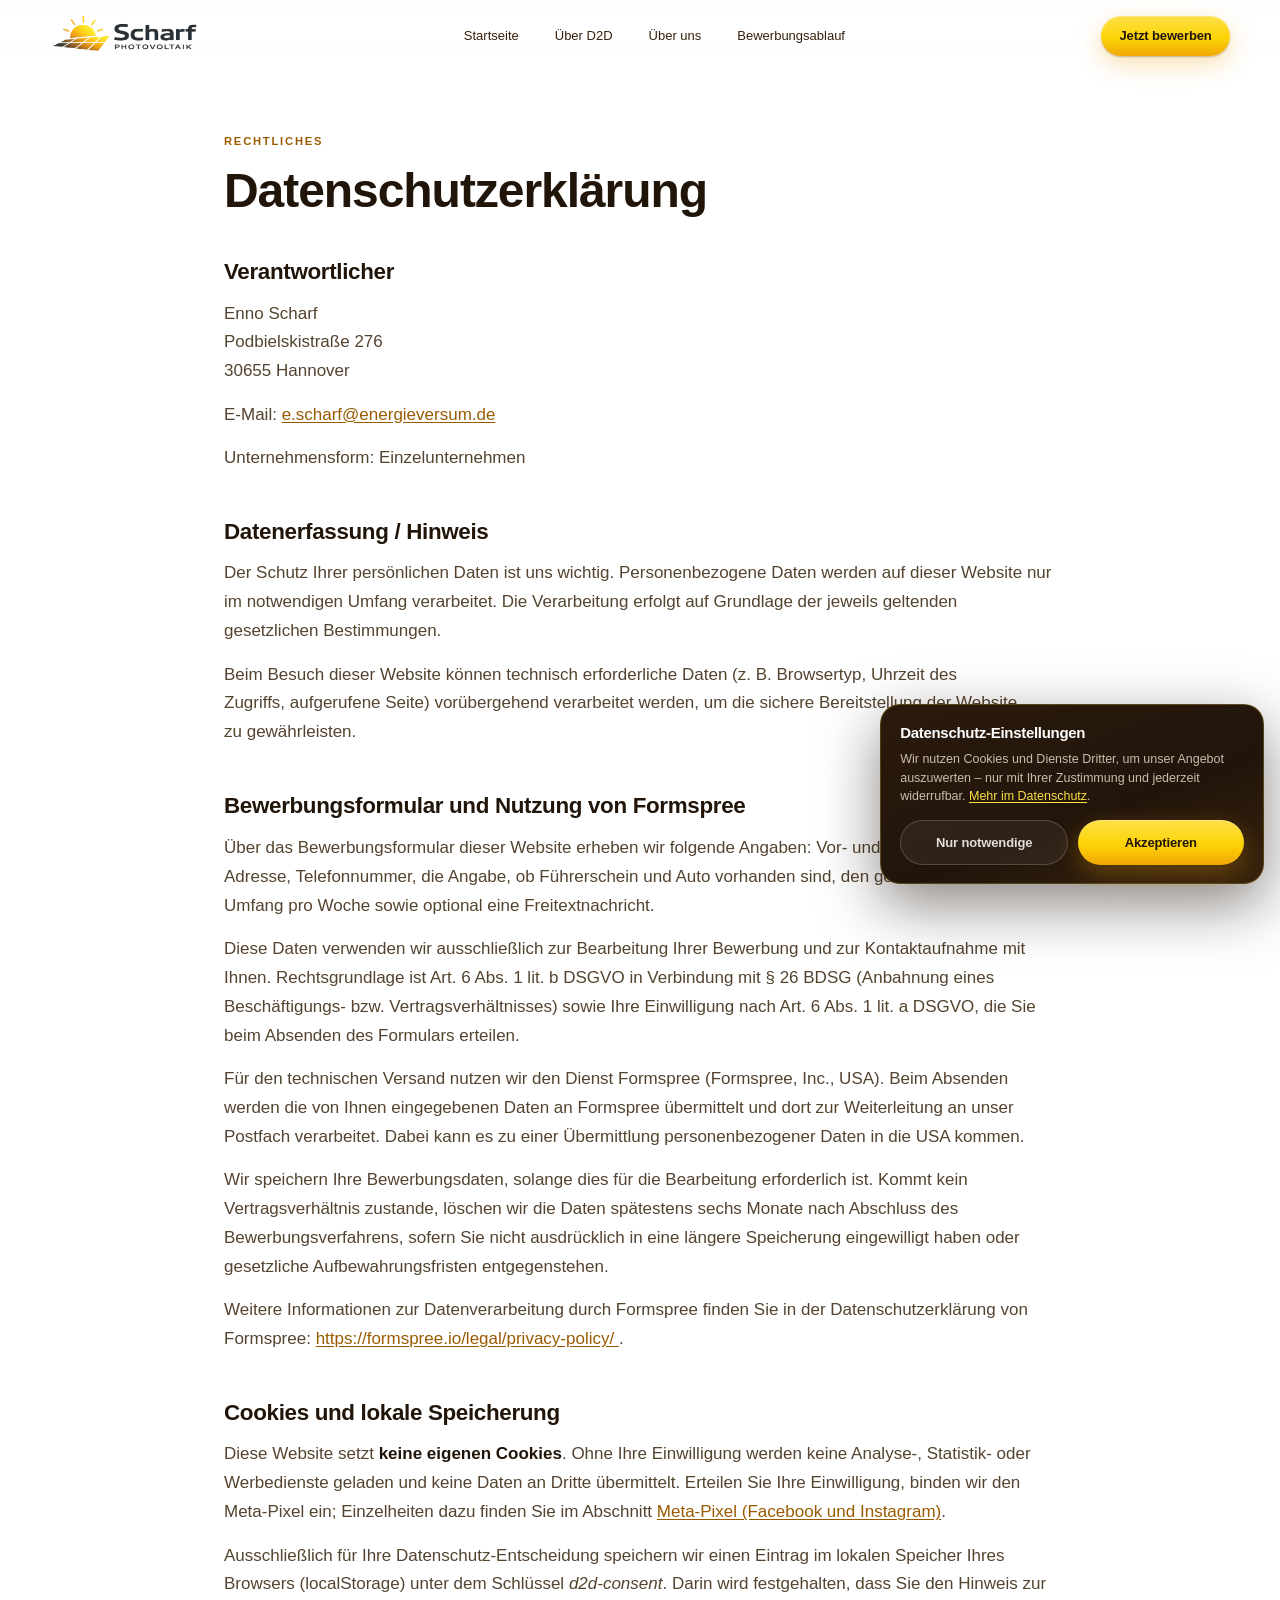
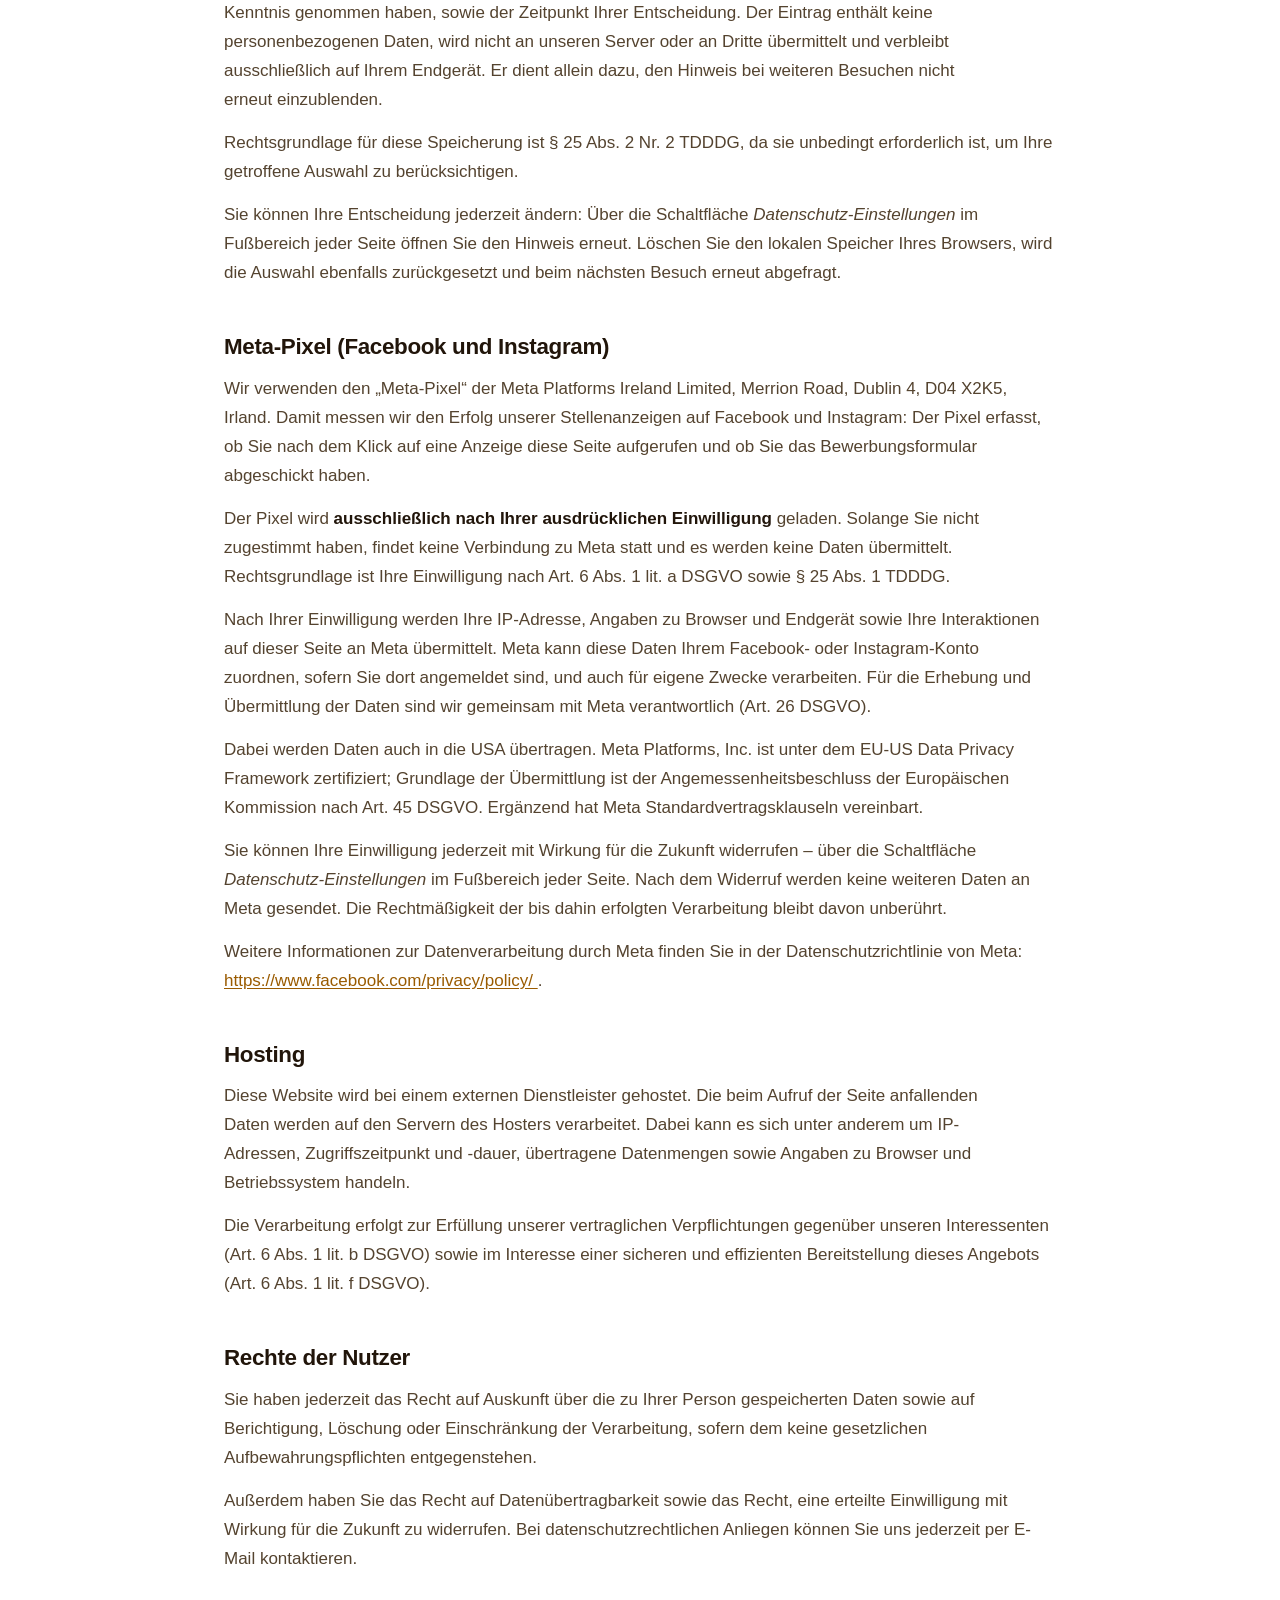
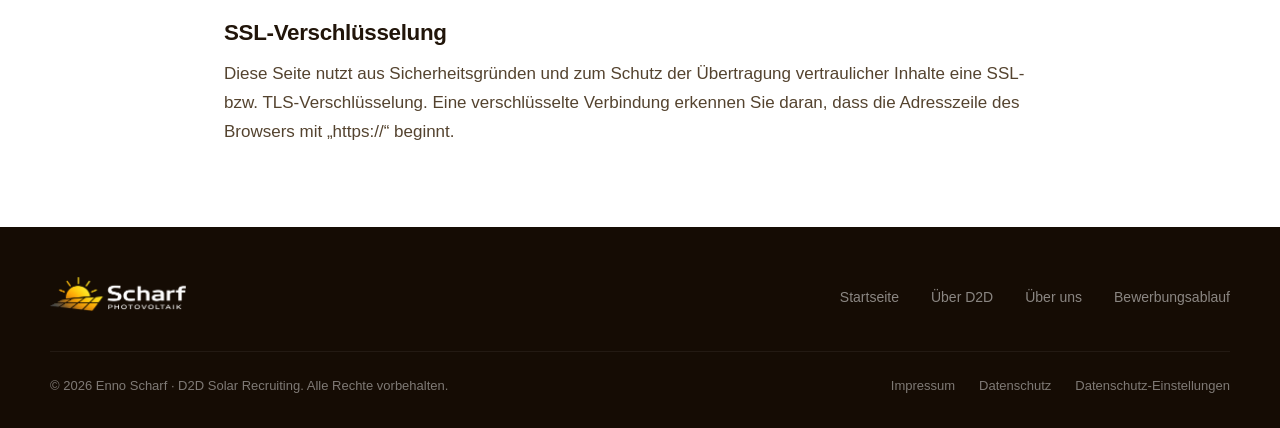
==== commit 9818b750: "Lead-Event und allgemeiner Bannertext" ====
--- a/datenschutz.html
+++ b/datenschutz.html
@@ -6,6 +6,7 @@
   <meta name="description" content="Datenschutzerklärung von Scharf Photovoltaik – Enno Scharf, Hannover.">
   <meta name="theme-color" content="#fdf6ea">
   <title>Datenschutz | Scharf Photovoltaik</title>
+  <link rel="icon" type="image/png" href="assets/img/favicon-256.png">
   <link rel="stylesheet" href="assets/css/style.css">
 </head>
 <body>
@@ -239,7 +240,7 @@
       <div class="consent__body">
         <h2 class="consent__title" id="consentTitle">Datenschutz-Einstellungen</h2>
         <p class="consent__text" id="consentText">
-          Wir messen mit dem Meta-Pixel, wie gut unsere Stellenanzeigen ankommen –
+          Wir nutzen Cookies und Dienste Dritter, um unser Angebot auszuwerten –
           nur mit Ihrer Zustimmung und jederzeit widerrufbar.
           <a href="datenschutz.html">Mehr im Datenschutz</a>.
         </p>
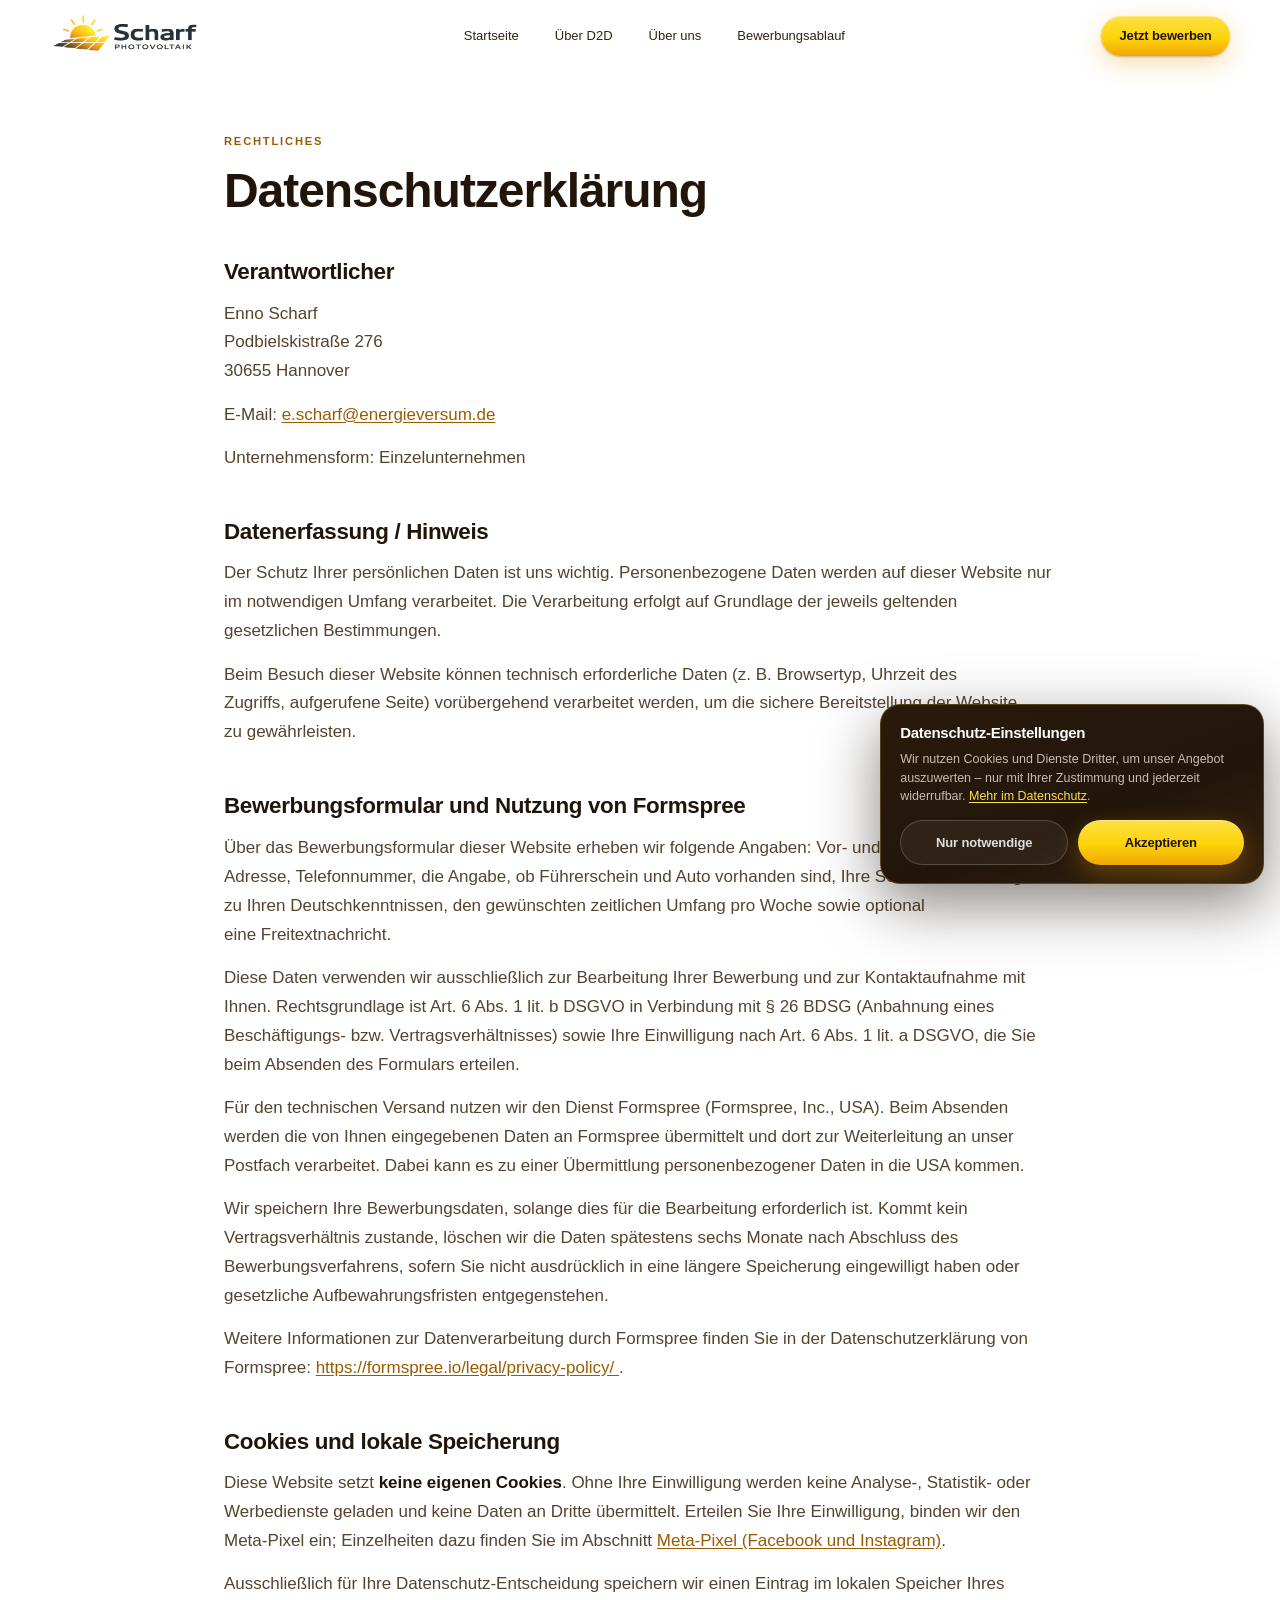
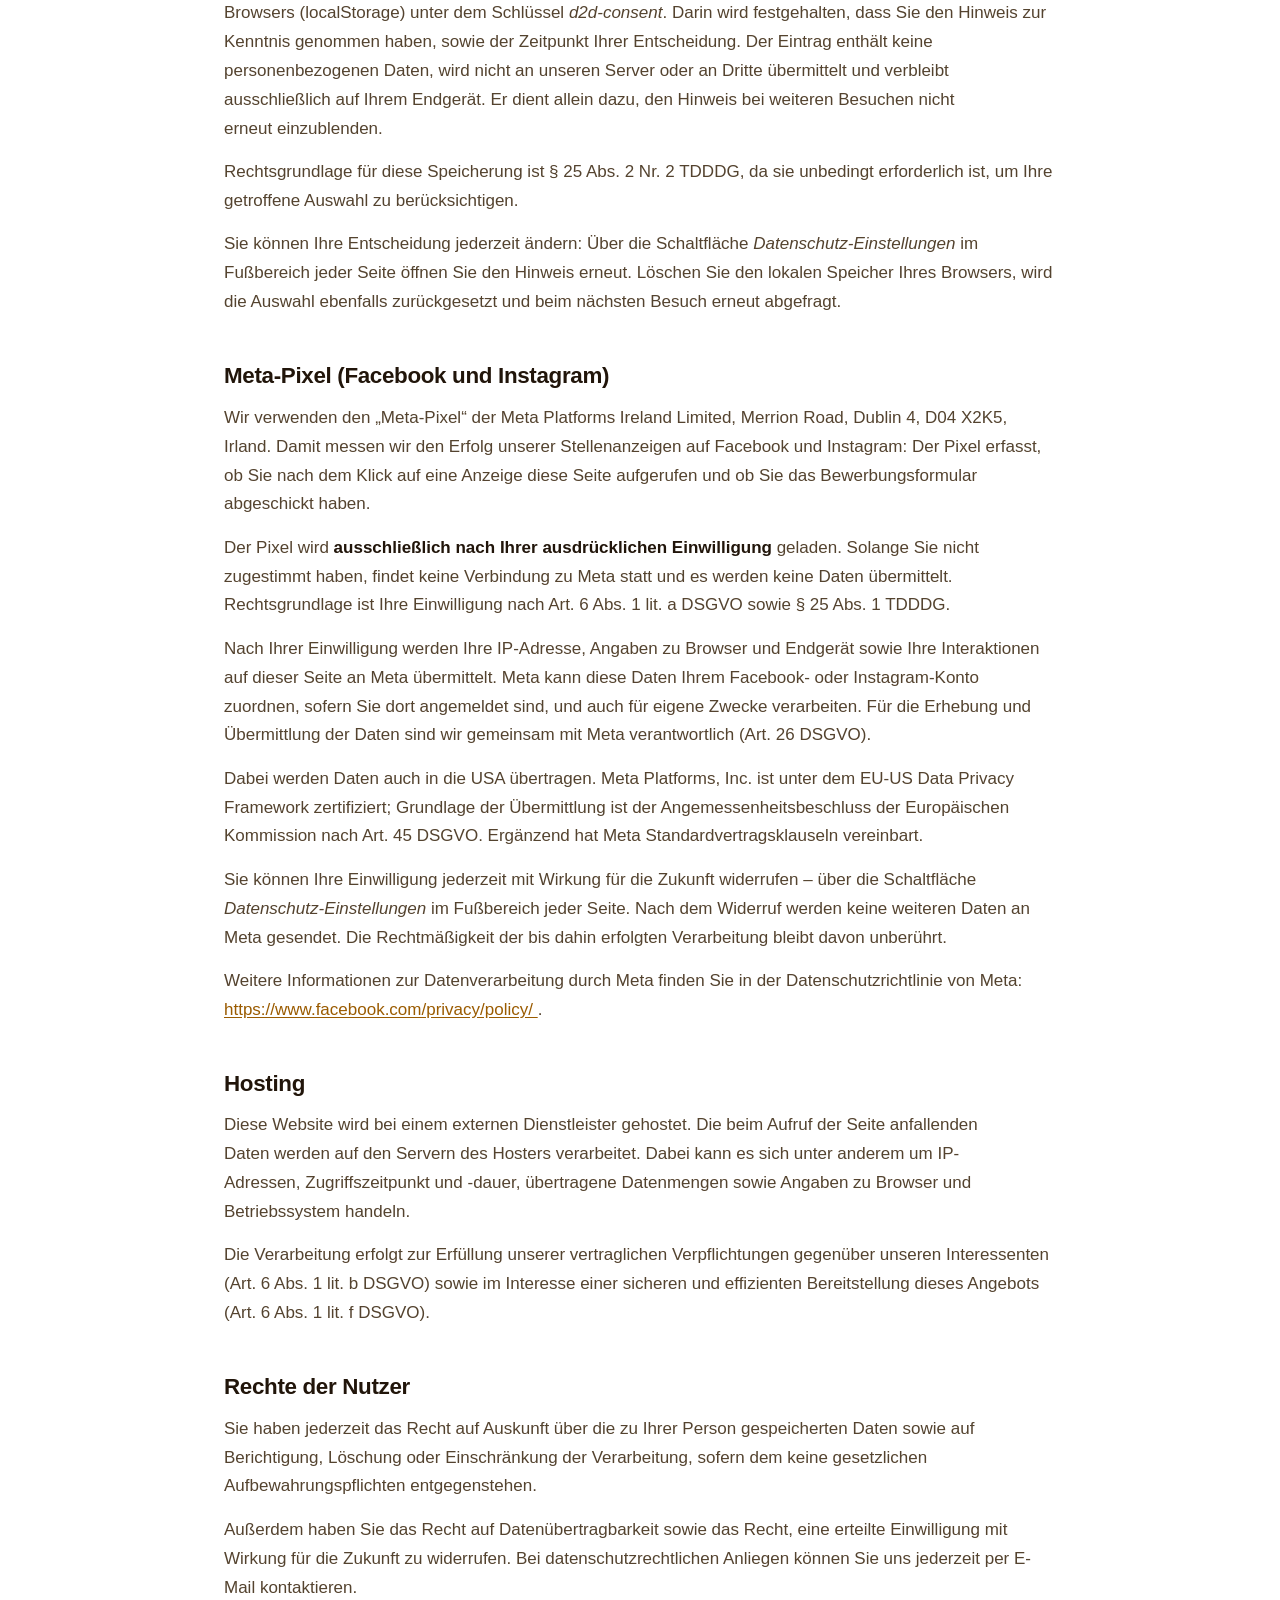
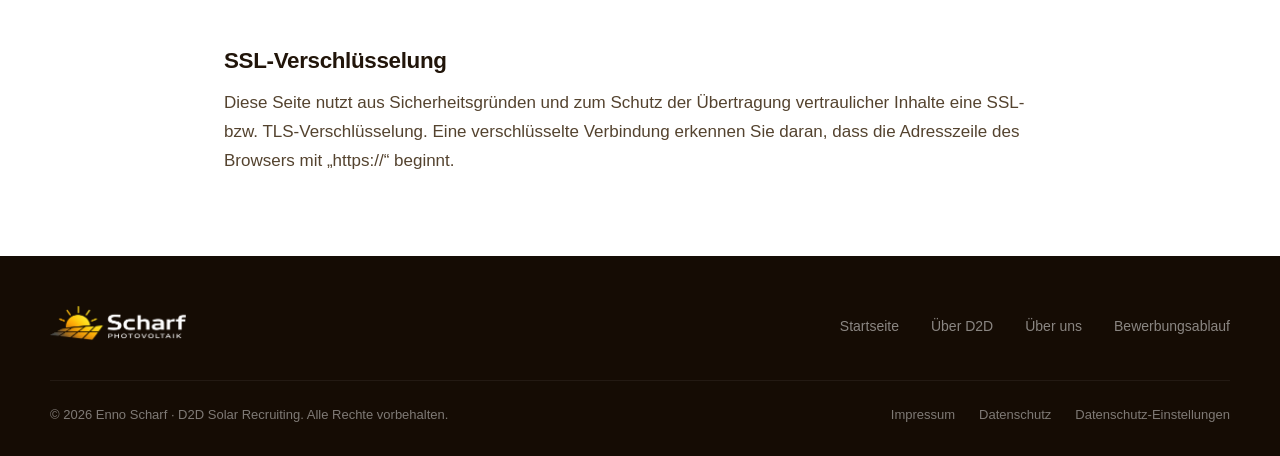
==== commit 70ba651b: "Deutschkenntnisse-Frage im Bewerbungsfunnel, Meta-Basiscode im <head>" ====
--- a/datenschutz.html
+++ b/datenschutz.html
@@ -8,6 +8,26 @@
   <title>Datenschutz | Scharf Photovoltaik</title>
   <link rel="icon" type="image/png" href="assets/img/favicon-256.png">
   <link rel="stylesheet" href="assets/css/style.css">
+
+  <!-- Meta Pixel Code -->
+  <script>
+    /* Basiscode von Meta, unverändert und wie vorgegeben direkt über </head>.
+       Er läuft erst nach der Einwilligung – Begründung und Details stehen an
+       derselben Stelle in index.html. */
+    window.startMetaPixel = function () {
+      !function(f,b,e,v,n,t,s)
+      {if(f.fbq)return;n=f.fbq=function(){n.callMethod?
+      n.callMethod.apply(n,arguments):n.queue.push(arguments)};
+      if(!f._fbq)f._fbq=n;n.push=n;n.loaded=!0;n.version='2.0';
+      n.queue=[];t=b.createElement(e);t.async=!0;
+      t.src=v;s=b.getElementsByTagName(e)[0];
+      s.parentNode.insertBefore(t,s)}(window, document,'script',
+      'https://connect.facebook.net/en_US/fbevents.js');
+      fbq('init', '850029914569710');
+      fbq('track', 'PageView');
+    };
+  </script>
+  <!-- End Meta Pixel Code -->
 </head>
 <body>
 
@@ -79,8 +99,8 @@
         <h2 id="formspree">Bewerbungsformular und Nutzung von Formspree</h2>
         <p>
           Über das Bewerbungsformular dieser Website erheben wir folgende Angaben: Vor- und Nachname, E-Mail-Adresse,
-          Telefonnummer, die Angabe, ob Führerschein und Auto vorhanden sind, den gewünschten zeitlichen Umfang pro Woche
-          sowie optional eine Freitextnachricht.
+          Telefonnummer, die Angabe, ob Führerschein und Auto vorhanden sind, Ihre Selbsteinschätzung zu Ihren
+          Deutschkenntnissen, den gewünschten zeitlichen Umfang pro Woche sowie optional eine Freitextnachricht.
         </p>
         <p>
           Diese Daten verwenden wir ausschließlich zur Bearbeitung Ihrer Bewerbung und zur Kontaktaufnahme mit Ihnen.
--- a/assets/css/style.css
+++ b/assets/css/style.css
@@ -2901,6 +2901,10 @@
 
 .form__options--triple { grid-template-columns: repeat(3, 1fr); }
 
+/* Für Antworten, die aus ganzen Formulierungen bestehen – nebeneinander
+   brächen sie mehrzeilig um und die Schaltflächen würden ungleich hoch. */
+.form__options--stack { grid-template-columns: 1fr; }
+
 .form__option {
   position: relative;
   display: flex;
